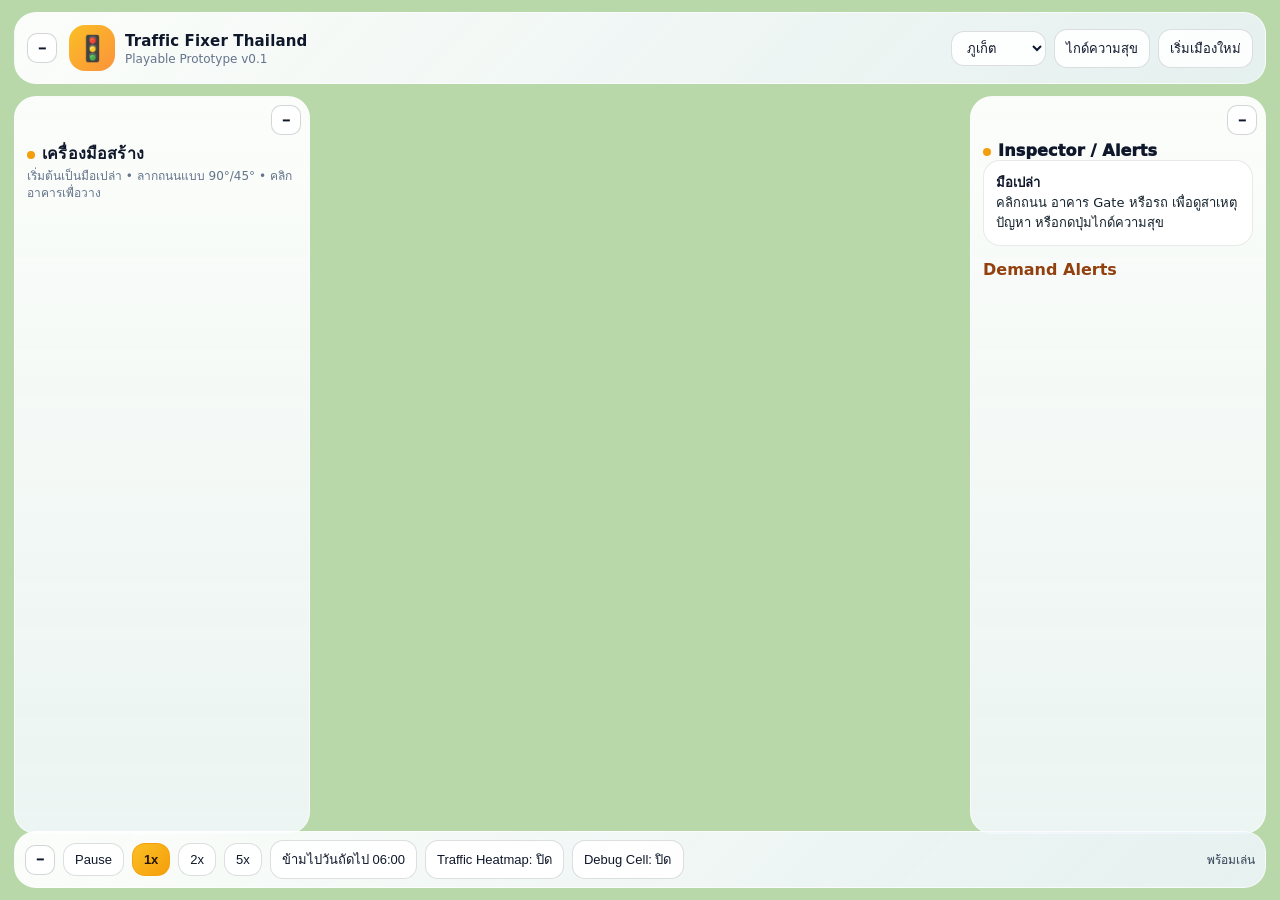
==== ipad_singlefile.html @ f65565e5 "Update sumogame" ====
<!doctype html>
<html lang="th">
<head>
  <meta charset="utf-8" />
  <meta name="viewport" content="width=device-width, initial-scale=1" />
  <title>Traffic Fixer Thailand - Prototype</title>
  <style>
:root {
  --bg: #0b1820;
  --panel: rgba(248, 250, 252, 0.92);
  --panel-strong: rgba(255, 255, 255, 0.96);
  --line: rgba(15, 23, 42, 0.12);
  --text: #14212b;
  --muted: #64748b;
  --accent: #f59e0b;
  --accent2: #0284c7;
  --good: #16a34a;
  --bad: #dc2626;
  --warn: #ea580c;
  --dark-panel: rgba(10, 19, 26, 0.76);
}
* { box-sizing: border-box; text-shadow: none !important; }
.brand .logo, .tool .tool-icon, .panel-title:before, .dot { box-shadow: none !important; filter: none !important; }
html, body, #app { width: 100%; height: 100%; margin: 0; overflow: hidden; }
body {
  font-family: ui-sans-serif, system-ui, -apple-system, BlinkMacSystemFont, "Segoe UI", Tahoma, sans-serif;
  background: radial-gradient(circle at 45% 10%, rgba(125, 211, 252, .20), transparent 28%), var(--bg);
  color: var(--text);
}
canvas {
  position: absolute;
  inset: 0;
  width: 100%;
  height: 100%;
  cursor: default;
  background: #b9d8aa;
}
canvas.dragging { cursor: grabbing; }
#topbar, #bottombar, .panel, .map-legend {
  position: absolute;
  z-index: 5;
  backdrop-filter: blur(18px) saturate(1.08);
}
#topbar {
  left: 14px;
  right: 14px;
  top: 12px;
  min-height: 72px;
  display: flex;
  align-items: center;
  gap: 12px;
  padding: 10px 12px;
  border: 1px solid rgba(255,255,255,.62);
  border-radius: 22px;
  background: linear-gradient(135deg, rgba(255,255,255,.94), rgba(236,244,250,.86));
  box-shadow: 0 16px 48px rgba(15, 23, 42, .20), inset 0 1px 0 rgba(255,255,255,.88);
}
.brand { display: flex; align-items: center; gap: 10px; min-width: 245px; }
.brand .logo {
  width: 46px;
  height: 46px;
  display: grid;
  place-items: center;
  font-size: 25px;
  border-radius: 16px;
  background: linear-gradient(135deg, #fbbf24, #fb923c);
}
.brand strong { font-size: 15px; letter-spacing: .15px; color: #0f172a; }
.brand small { display: block; margin-top: 2px; color: var(--muted); font-size: 12px; }
.stats {
  flex: 1;
  display: grid;
  grid-template-columns: repeat(6, minmax(96px, 1fr));
  gap: 7px;
  font-size: 12px;
}
.stat {
  position: relative;
  overflow: hidden;
  min-height: 49px;
  padding: 7px 9px;
  border-radius: 15px;
  background: rgba(255,255,255,.74);
  border: 1px solid rgba(15, 23, 42, .08);
  box-shadow: inset 0 1px 0 rgba(255,255,255,.90);
}
.stat .label { display: flex; align-items: center; gap: 5px; color: var(--muted); white-space: nowrap; }
.stat b { display: block; color: #0f172a; font-size: 15px; line-height: 1.1; margin-top: 4px; letter-spacing: .1px; }
.stat.good b { color: var(--good); }
.stat.warn b { color: var(--warn); }
.stat.bad b { color: var(--bad); }
.stat.clock { background: linear-gradient(135deg, #0f172a, #1e293b); }
.stat.clock .label, .stat.clock b { color: #fff; }
.stat.clickable { cursor: pointer; }
.stat.clickable:hover { border-color: rgba(2,132,199,.40); background: #ffffff; }
.stat.clickable:after { content: "ดูรายละเอียด"; position: absolute; right: 8px; bottom: 5px; font-size: 9px; color: #64748b; opacity: .75; }
.breakdown-list { display: grid; gap: 7px; margin-top: 9px; }
.breakdown-row { padding: 8px; border-radius: 12px; background: rgba(241,245,249,.86); border: 1px solid rgba(15,23,42,.06); }
.breakdown-row b { display:flex; justify-content:space-between; gap:8px; margin-bottom:4px; }
.bar-track { height: 8px; border-radius: 99px; overflow: hidden; background: rgba(15,23,42,.10); }
.bar-fill { height: 100%; border-radius: 99px; background: linear-gradient(90deg, #38bdf8, #22c55e); }
.vacancy-list { margin-top: 8px; display:grid; gap:6px; }
.vacancy-item { padding: 7px 8px; border-radius: 11px; background: rgba(255,255,255,.72); border:1px solid rgba(15,23,42,.07); }

.top-actions { display: flex; align-items: center; gap: 8px; }
.city-picker {
  display: grid;
  gap: 3px;
  color: var(--muted);
  font-size: 11px;
  font-weight: 800;
}
button, select {
  color: #0f172a;
  background: rgba(255,255,255,.88);
  border: 1px solid rgba(15,23,42,.14);
  border-radius: 13px;
  padding: 8px 11px;
  font-size: 13px;
  outline: none;
  box-shadow: 0 1px 0 rgba(255,255,255,.76), 0 8px 18px rgba(15,23,42,.06);
}
button { cursor: pointer; transition: transform .12s ease, background .12s ease, border-color .12s ease, box-shadow .12s ease; }
button:hover, select:hover { border-color: rgba(2,132,199,.38); background: #fff; box-shadow: 0 10px 24px rgba(2,132,199,.12); }
button:active { transform: translateY(1px); }
button.active {
  background: linear-gradient(135deg, #fbbf24, #f59e0b);
  color: #221407;
  border-color: rgba(245,158,11,.74);
  font-weight: 900;
}
.danger-lite { color: #991b1b; }
.panel {
  top: 96px;
  bottom: 66px;
  width: 318px;
  border: 1px solid rgba(255,255,255,.64);
  border-radius: 22px;
  background: linear-gradient(180deg, rgba(255,255,255,.94), rgba(242,248,252,.88));
  padding: 12px;
  overflow: auto;
  box-shadow: 0 18px 56px rgba(15,23,42,.22), inset 0 1px 0 rgba(255,255,255,.9);
  scrollbar-color: rgba(15,23,42,.22) transparent;
}
.panel.left { left: 14px; }
.panel.right { right: 14px; }
.panel-head { display: flex; align-items: flex-start; justify-content: space-between; gap: 8px; margin-bottom: 8px; }
.panel-title { font-weight: 950; letter-spacing: .18px; color: #0f172a; font-size: 16px; }
.panel-title:before {
  content: "";
  display: inline-block;
  width: 8px;
  height: 8px;
  margin-right: 7px;
  border-radius: 99px;
  background: var(--accent);
}
.panel-subtitle { color: #92400e; font-weight: 900; margin: 14px 0 8px; }
.hint { color: var(--muted); font-size: 12px; line-height: 1.42; margin-top: 2px; }
.tool-tabs {
  position: sticky;
  top: -12px;
  z-index: 3;
  display: flex;
  gap: 6px;
  overflow-x: auto;
  padding: 9px 0 9px;
  margin-bottom: 4px;
  background: linear-gradient(180deg, rgba(248,250,252,.97), rgba(248,250,252,.82));
}
.tool-tab {
  flex: 0 0 auto;
  padding: 7px 10px;
  border-radius: 999px;
  font-size: 12px;
  font-weight: 800;
  color: #475569;
  background: rgba(255,255,255,.76);
}
.tool-tab.active { background: #0f172a; color: #fff; border-color: #0f172a; }
.tool-group { margin: 9px 0 14px; }
.tool-group.is-hidden { display: none; }
.tool-group h3 { margin: 0 0 7px; font-size: 13px; color: #334155; display: flex; align-items: center; gap: 6px; }
.tool-grid { display: grid; grid-template-columns: 1fr; gap: 7px; }
.tool {
  text-align: left;
  min-height: 64px;
  padding: 9px 10px;
  border-radius: 16px;
  background: rgba(255,255,255,.76);
  border: 1px solid rgba(15,23,42,.09);
  box-shadow: inset 0 1px 0 rgba(255,255,255,.9), 0 8px 18px rgba(15,23,42,.045);
}
.tool strong { display: flex; align-items: center; gap: 8px; font-size: 13px; color: #0f172a; }
.tool .tool-icon { width: 24px; height: 24px; display: inline-grid; place-items: center; border-radius: 9px; background: #e0f2fe; font-size: 14px; }
.tool small { color: var(--muted); display: block; margin-top: 5px; padding-left: 32px; font-size: 11px; line-height: 1.32; }
.tool.active {
  background: linear-gradient(135deg, rgba(255,237,184,.94), rgba(255,247,237,.96));
  border-color: rgba(245,158,11,.72);
  box-shadow: 0 0 0 2px rgba(245,158,11,.13), 0 12px 26px rgba(245,158,11,.14);
}
.tool.disabled { opacity: .48; filter: grayscale(.18); }
.card {
  background: rgba(255,255,255,.78);
  border: 1px solid rgba(15,23,42,.09);
  border-radius: 17px;
  padding: 12px;
  font-size: 13px;
  line-height: 1.55;
  margin-bottom: 10px;
  box-shadow: inset 0 1px 0 rgba(255,255,255,.9), 0 8px 18px rgba(15,23,42,.045);
}
.card b, .inspector-title { color: #0f172a; font-weight: 950; }
.card .muted, .muted { color: var(--muted); }
.inspector-card .metric-grid { display: grid; grid-template-columns: 1fr 1fr; gap: 7px; margin-top: 8px; }
.metric {
  padding: 8px;
  border-radius: 12px;
  background: rgba(241,245,249,.86);
  border: 1px solid rgba(15,23,42,.06);
}
.metric span { display: block; color: var(--muted); font-size: 11px; }
.metric b { display: block; margin-top: 2px; font-size: 13px; }
.alert {
  background: linear-gradient(180deg, rgba(254,226,226,.92), rgba(255,247,237,.78));
  border: 1px solid rgba(220,38,38,.22);
  border-radius: 16px;
  padding: 10px;
  margin-bottom: 8px;
  font-size: 12px;
  line-height: 1.45;
  box-shadow: inset 0 1px 0 rgba(255,255,255,.8);
}
.alert.good { background: linear-gradient(180deg, rgba(220,252,231,.92), rgba(240,253,244,.78)); border-color: rgba(22,163,74,.25); }
.alert b { display: block; margin-bottom: 3px; color: #0f172a; }
.map-legend {
  left: 50%;
  bottom: 74px;
  transform: translateX(-50%);
  display: flex;
  align-items: center;
  gap: 10px;
  padding: 8px 11px;
  border-radius: 999px;
  background: rgba(15,23,42,.64);
  border: 1px solid rgba(255,255,255,.18);
  color: rgba(255,255,255,.82);
  font-size: 12px;
  box-shadow: 0 12px 32px rgba(15,23,42,.22);
}
.dot { width: 10px; height: 10px; display: inline-block; border-radius: 99px; margin-right: 5px; vertical-align: -1px; }
.dot.road { background: #5b6670; }
.dot.gate { background: #fbbf24; }
.dot.vehicle { background: #38bdf8; }
.dot.heat { background: linear-gradient(90deg, #22c55e, #f59e0b, #ef4444); width: 26px; border-radius: 999px; }
#bottombar {
  left: 14px;
  right: 14px;
  bottom: 12px;
  min-height: 48px;
  display: flex;
  align-items: center;
  gap: 8px;
  padding: 8px 10px;
  border: 1px solid rgba(255,255,255,.64);
  border-radius: 22px;
  background: linear-gradient(135deg, rgba(255,255,255,.94), rgba(236,244,250,.88));
  box-shadow: 0 16px 48px rgba(15,23,42,.18), inset 0 1px 0 rgba(255,255,255,.88);
}
.speed-group { display: flex; gap: 6px; padding: 4px; border-radius: 16px; background: rgba(15,23,42,.05); }
.wide-btn { min-width: 142px; }
#statusText {
  margin-left: auto;
  color: #334155;
  font-size: 12px;
  white-space: nowrap;
  max-width: 33vw;
  overflow: hidden;
  text-overflow: ellipsis;
}
@media (max-width: 1320px) {
  .stats { grid-template-columns: repeat(4, minmax(90px, 1fr)); }
  .panel { width: 296px; }
  .brand { min-width: 205px; }
}
@media (max-width: 1000px) {
  .panel.right { display: none; }
  .stats { grid-template-columns: repeat(3, minmax(80px, 1fr)); }
  .map-legend { display: none; }
}
@media (max-width: 820px) {
  .panel.left { display: none; }
  .brand { min-width: 155px; }
  .brand small { display: none; }
  .stats { grid-template-columns: repeat(2, minmax(80px, 1fr)); }
  #statusText { display: none; }
}

/* User readability pass: flat text/icons, no visual shadows. */
* { text-shadow: none !important; }
#topbar, #bottombar, .panel, .map-legend, .stat, .tool, .card, .metric, .alert,
button, select, .breakdown-row, .vacancy-item, .brand .logo, .tool .tool-icon, .dot {
  box-shadow: none !important;
  filter: none !important;
}
#topbar, #bottombar, .panel {
  backdrop-filter: none !important;
}
.stat .label, .tool strong, .tool small, .metric span, .metric b, .inspector-title, .muted,
.panel-title, .panel-subtitle, button, select {
  text-shadow: none !important;
}
/* iPad compact HUD pass: keep the top bar small on touch/tablet screens. */
@media (pointer: coarse), (max-width: 1180px) {
  #topbar {
    left: 8px;
    right: 8px;
    top: max(6px, env(safe-area-inset-top));
    min-height: 50px;
    gap: 6px;
    padding: 6px 8px;
    border-radius: 14px;
    align-items: center;
  }
  .brand {
    min-width: 122px;
    gap: 6px;
  }
  .brand .logo {
    width: 30px;
    height: 30px;
    min-width: 30px;
    font-size: 17px;
    border-radius: 9px;
  }
  .brand strong {
    font-size: 11px;
    line-height: 1.05;
  }
  .brand small {
    display: none !important;
  }
  .stats {
    grid-template-columns: repeat(6, minmax(54px, 1fr)) !important;
    gap: 4px;
    font-size: 9px;
    min-width: 0;
  }
  .stat {
    min-height: 34px;
    padding: 4px 5px;
    border-radius: 10px;
  }
  .stat .label {
    font-size: 8.5px;
    gap: 2px;
    overflow: hidden;
    text-overflow: ellipsis;
  }
  .stat b {
    font-size: 11px;
    line-height: 1.05;
    margin-top: 2px;
    white-space: nowrap;
  }
  .stat.clickable:after {
    display: none;
  }
  .top-actions {
    gap: 4px;
    flex: 0 0 auto;
  }
  button, select {
    padding: 5px 7px;
    border-radius: 10px;
    font-size: 11px;
  }
  .panel {
    top: calc(max(6px, env(safe-area-inset-top)) + 58px);
    bottom: 54px;
  }
  #bottombar {
    left: 8px;
    right: 8px;
    bottom: max(6px, env(safe-area-inset-bottom));
    min-height: 40px;
    gap: 5px;
    padding: 5px 7px;
    border-radius: 14px;
    overflow-x: auto;
  }
  #bottombar button {
    white-space: nowrap;
    flex: 0 0 auto;
  }
  .map-legend {
    bottom: calc(max(6px, env(safe-area-inset-bottom)) + 48px);
  }
}

@media (pointer: coarse) and (max-width: 820px) {
  .brand {
    display: none;
  }
  .stats {
    grid-template-columns: repeat(6, minmax(46px, 1fr)) !important;
  }
  .top-actions select {
    max-width: 78px;
  }
  #resetBtn {
    max-width: 76px;
    overflow: hidden;
    text-overflow: ellipsis;
  }
}

@media (pointer: coarse) and (max-width: 680px) {
  .stats {
    grid-template-columns: repeat(3, minmax(58px, 1fr)) !important;
  }
  #topbar {
    align-items: flex-start;
  }
}

/* iPad navigation + collapsible HUD pass */
canvas { touch-action: none; }
.collapse-btn {
  flex: 0 0 auto;
  width: 30px;
  height: 30px;
  min-width: 30px;
  padding: 0 !important;
  display: grid;
  place-items: center;
  border-radius: 10px;
  font-weight: 950;
  line-height: 1;
  background: #ffffff !important;
  color: #0f172a !important;
  border: 1px solid rgba(15,23,42,.18) !important;
  box-shadow: none !important;
}
.panel { padding-top: 44px; }
.panel > .collapse-btn {
  position: absolute;
  top: 8px;
  right: 8px;
  z-index: 30;
}
#topbar.collapsed, #bottombar.collapsed, .panel.collapsed {
  width: 42px !important;
  height: 42px !important;
  min-width: 42px !important;
  min-height: 42px !important;
  max-width: 42px !important;
  max-height: 42px !important;
  right: auto !important;
  bottom: auto !important;
  padding: 6px !important;
  overflow: visible !important;
  border-radius: 14px !important;
  display: block !important;
  background: rgba(255,255,255,.96) !important;
}
#topbar.collapsed { left: 8px !important; top: max(6px, env(safe-area-inset-top)) !important; }
#bottombar.collapsed { left: 8px !important; bottom: max(6px, env(safe-area-inset-bottom)) !important; top: auto !important; }
.panel.left.collapsed { left: 8px !important; top: calc(max(6px, env(safe-area-inset-top)) + 52px) !important; }
.panel.right.collapsed { right: 8px !important; left: auto !important; top: calc(max(6px, env(safe-area-inset-top)) + 102px) !important; }
#topbar.collapsed > :not(.collapse-btn),
#bottombar.collapsed > :not(.collapse-btn),
.panel.collapsed > :not(.collapse-btn) {
  display: none !important;
}
#topbar.collapsed > .collapse-btn,
#bottombar.collapsed > .collapse-btn,
.panel.collapsed > .collapse-btn {
  position: static !important;
  width: 30px !important;
  height: 30px !important;
  min-width: 30px !important;
}
.demand-row.bad-demand { background: rgba(255,247,237,.92); border-color: rgba(234,88,12,.22); }
.demand-row.good-demand { background: rgba(240,253,244,.88); border-color: rgba(22,163,74,.18); }

@media (max-width: 1000px) {
  .panel.right { display: block; }
}
@media (pointer: coarse), (max-width: 1180px) {
  .stats { grid-template-columns: repeat(7, minmax(48px, 1fr)) !important; }
  .panel { width: min(300px, calc(100vw - 18px)); }
  .panel.right { right: 8px; }
  .panel.left { left: 8px; }
  #topbar:not(.collapsed) { padding-left: 7px; }
  #bottombar:not(.collapsed) { padding-left: 7px; }
}
@media (pointer: coarse) and (max-width: 680px) {
  .stats { grid-template-columns: repeat(4, minmax(54px, 1fr)) !important; }
}

/* Final flat readability: remove every UI shadow/filter/text shadow. */
* {
  text-shadow: none !important;
  box-shadow: none !important;
  filter: none !important;
}
#topbar, #bottombar, .panel, .stat, .tool, .card, .metric, .alert, .map-legend, .collapse-btn, button, select {
  box-shadow: none !important;
  text-shadow: none !important;
  filter: none !important;
}
.tool-icon, .logo, .dot, .brand, .panel-title, .panel-subtitle, .inspector-title {
  box-shadow: none !important;
  text-shadow: none !important;
  filter: none !important;
}

</style>
</head>
<body>
  <div id="app">
    <canvas id="game"></canvas>

    <header id="topbar">
      <button class="collapse-btn" data-collapse-target="topbar" aria-label="ย่อ/ขยายแถบบน">−</button>
      <div class="brand">
        <span class="logo">🚦</span>
        <div>
          <strong>Traffic Fixer Thailand</strong>
          <small>Playable Prototype v0.1</small>
        </div>
      </div>
      <div id="stats" class="stats"></div>
      <div class="top-actions">
        <select id="citySelect" title="เลือกเมือง">
          <option value="phuket">ภูเก็ต</option>
          <option value="bangkok">กรุงเทพฯ</option>
          <option value="chiangmai">เชียงใหม่</option>
          <option value="korat">โคราช</option>
        </select>
        <button id="happinessGuideBtn">ไกด์ความสุข</button>
        <button id="resetBtn">เริ่มเมืองใหม่</button>
      </div>
    </header>

    <aside id="leftPanel" class="panel left">
      <button class="collapse-btn" data-collapse-target="leftPanel" aria-label="ย่อ/ขยายเครื่องมือ">−</button>
      <div class="panel-title">เครื่องมือสร้าง</div>
      <div class="hint">เริ่มต้นเป็นมือเปล่า • ลากถนนแบบ 90°/45° • คลิกอาคารเพื่อวาง</div>
      <div id="toolList"></div>
    </aside>

    <aside id="rightPanel" class="panel right">
      <button class="collapse-btn" data-collapse-target="rightPanel" aria-label="ย่อ/ขยาย Inspector">−</button>
      <div class="panel-title">Inspector / Alerts</div>
      <div id="selectionInfo" class="card">
        <b>มือเปล่า</b><br>
        คลิกถนน อาคาร Gate หรือรถ เพื่อดูสาเหตุปัญหา หรือกดปุ่มไกด์ความสุข
      </div>
      <div class="panel-subtitle">Demand Alerts</div>
      <div id="alerts"></div>
    </aside>

    <footer id="bottombar">
      <button class="collapse-btn" data-collapse-target="bottombar" aria-label="ย่อ/ขยายแถบควบคุม">−</button>
      <button data-speed="0" class="speedBtn">Pause</button>
      <button data-speed="1" class="speedBtn active">1x</button>
      <button data-speed="2" class="speedBtn">2x</button>
      <button data-speed="5" class="speedBtn">5x</button>
      <button id="skipBtn">ข้ามไปวันถัดไป 06:00</button>
      <button id="heatBtn">Traffic Heatmap: ปิด</button>
      <button id="debugBtn">Debug Cell: ปิด</button>
      <span id="statusText">พร้อมเล่น</span>
    </footer>
  </div>

  <script>
(() => {
  'use strict';

  // ================================================================
  // Traffic Fixer Thailand - Playable Prototype
  // ทุกเมนูสร้างและระบบหลักอ่านจาก DATA กลางนี้ ไม่ hardcode รายการ UI แยก
  // ================================================================

  const MAP_W = 300;
  const MAP_H = 300;
  const MAP_SIZE = MAP_W * MAP_H;
  const TILE = 18;
  const MAX_ACTIVE_VEHICLES = 1200;
  // สมดุลใหม่: 1 Grid ของถนนเล็ก 2 เลนรองรับได้ประมาณ 3 คันรวม
  // ถนน 4/8 เลนยังจุเพิ่มตามความกว้าง แต่ไม่จุเกินจริงจนรถไม่ติด
  const CARS_PER_GRID = 3;

  const DIRS = [
    [1, 0], [-1, 0], [0, 1], [0, -1],
    [1, 1], [1, -1], [-1, 1], [-1, -1]
  ];
  const CARDINALS = [[1,0],[-1,0],[0,1],[0,-1]];
  const DAY_NAMES = ['จันทร์', 'อังคาร', 'พุธ', 'พฤหัส', 'ศุกร์', 'เสาร์', 'อาทิตย์'];

  const DATA = {
    roads: {
      small:  { id: 1, key: 'small',  name: 'ถนนเล็ก', lanes: 2, cost: 50,  maintenance: 0.5, capacity: 8,  speed: 3.0, desc: '2 เลน เหมาะกับซอย บ้าน และชุมชน' },
      medium: { id: 2, key: 'medium', name: 'ถนนกลาง', lanes: 4, cost: 150, maintenance: 1.0, capacity: 20, speed: 4.5, desc: '4 เลน เหมาะกับถนนหลักในเมือง' },
      large:  { id: 3, key: 'large',  name: 'ถนนใหญ่', lanes: 8, cost: 600, maintenance: 5.0, capacity: 50, speed: 6.0, desc: '8 เลน เหมาะกับเข้าเมือง/เลี่ยงเมือง' }
    },
    buildings: {
      home_small: { key:'home_small', name:'บ้านเล็ก', category:'บ้าน', kind:'home', w:2, h:2, cost:1000, maintenance:0, residents:2, jobs:0, service:0, color:'#f8d28b', desc:'บ้าน 2 คน สร้างประชากรและภาษี' },
      home_medium:{ key:'home_medium',name:'บ้านกลาง',category:'บ้าน', kind:'home', w:3, h:3, cost:8000, maintenance:0, residents:10, jobs:0, service:0, color:'#e5b46d', desc:'บ้าน 10 คน ปล่อยรถมากขึ้นแต่เก็บภาษีดี' },
      home_large: { key:'home_large', name:'บ้านใหญ่', category:'บ้าน', kind:'home', w:5, h:5, cost:60000, maintenance:0, residents:50, jobs:0, service:0, color:'#c88a44', desc:'บ้าน 50 คน รายได้สูงแต่สร้าง Traffic หนัก' },

      shop_small:{ key:'shop_small', name:'ร้านค้าเล็ก', category:'อาคาร', kind:'shop', w:2, h:2, cost:5000, maintenance:50, jobs:2, service:10, color:'#77d7c6', desc:'ร้านค้าเล็ก รองรับคนใช้บริการ 10 คน' },
      shop_large:{ key:'shop_large', name:'ร้านค้าใหญ่', category:'อาคาร', kind:'shop', w:4, h:4, cost:30000, maintenance:300, jobs:10, service:50, color:'#50b8a8', desc:'ร้านค้าใหญ่ รองรับคนใช้บริการ 50 คน' },
      restaurant_small:{ key:'restaurant_small', name:'ร้านอาหารเล็ก', category:'อาคาร', kind:'restaurant', w:3, h:3, cost:10000, maintenance:100, jobs:5, service:15, color:'#ff9f6e', desc:'จุด Traffic หลังเลิกงาน รองรับ 15 คน' },
      restaurant_large:{ key:'restaurant_large', name:'ร้านอาหารใหญ่', category:'อาคาร', kind:'restaurant', w:4, h:4, cost:40000, maintenance:400, jobs:20, service:80, color:'#ff7a59', desc:'ร้านอาหารใหญ่ รองรับ 80 คน' },
      mall_small:{ key:'mall_small', name:'ห้างเล็ก', category:'อาคาร', kind:'mall', w:4, h:4, cost:50000, maintenance:500, jobs:10, service:50, color:'#b993ff', desc:'ดึงรถวันหยุดและหลังเลิกงาน' },
      mall_large:{ key:'mall_large', name:'ห้างใหญ่', category:'อาคาร', kind:'mall', w:6, h:6, cost:150000, maintenance:1500, jobs:50, service:250, color:'#9a72ff', desc:'จุดศูนย์รวมใหญ่ สร้างรถจำนวนมาก' },
      office_small:{ key:'office_small', name:'ออฟฟิศเล็ก', category:'งาน', kind:'office', w:3, h:3, cost:15000, maintenance:150, jobs:20, service:0, color:'#85b7ff', desc:'งาน 20 ตำแหน่ง สร้าง Rush Hour' },
      office_large:{ key:'office_large', name:'ออฟฟิศใหญ่', category:'งาน', kind:'office', w:5, h:5, cost:80000, maintenance:800, jobs:100, service:0, color:'#5d92e8', desc:'งาน 100 ตำแหน่ง Traffic หนักช่วงเช้า' },
      factory_small:{ key:'factory_small', name:'โรงงานเล็ก', category:'งาน', kind:'factory', w:4, h:4, cost:20000, maintenance:200, jobs:30, service:0, color:'#a7b0b7', desc:'งาน 30 ตำแหน่ง เพิ่มรถบรรทุก/แรงงาน' },
      factory_large:{ key:'factory_large', name:'โรงงานใหญ่', category:'งาน', kind:'factory', w:6, h:6, cost:100000, maintenance:1000, jobs:150, service:0, color:'#818991', desc:'งาน 150 ตำแหน่ง เหมาะวางใกล้ Gate/Bypass' },
      park_small:{ key:'park_small', name:'สวนเล็ก', category:'พักผ่อน', kind:'park', w:3, h:3, cost:5000, maintenance:50, jobs:2, service:20, color:'#62d66f', desc:'พักผ่อน 20 คน Traffic วันหยุด' },
      park_large:{ key:'park_large', name:'สวนใหญ่', category:'พักผ่อน', kind:'park', w:5, h:5, cost:25000, maintenance:250, jobs:10, service:100, color:'#46b958', desc:'สวนใหญ่ รองรับ 100 คน' },
      pub_small:{ key:'pub_small', name:'ผับเล็ก', category:'กลางคืน', kind:'pub', w:3, h:3, cost:12000, maintenance:120, jobs:5, service:20, color:'#ff67d8', desc:'สร้าง Night Traffic และรถดึก' },
      pub_large:{ key:'pub_large', name:'ผับใหญ่', category:'กลางคืน', kind:'pub', w:5, h:5, cost:60000, maintenance:600, jobs:20, service:100, color:'#df49c2', desc:'ผับใหญ่ รองรับ 100 คน' }
    },
    cities: {
      phuket: {
        name: 'ภูเก็ต', camera: { x: 145, y: 54, zoom: 1.08 },
        terrain: 'island',
        gates: [
          { key:'north', name:'Gate เหนือ / สะพานเข้าเกาะ', x:150, y:0, role:'รถย้ายเข้า รถขนส่ง รถจากพังงา' },
          { key:'west', name:'โซนหาดตะวันตก', x:0, y:86, role:'รถท่องเที่ยว' },
          { key:'east', name:'เมืองเก่า / ท่าเรือ', x:299, y:96, role:'บริการ ท่าเรือ' },
          { key:'south', name:'โซนใต้ / ผับ หาด', x:158, y:299, role:'ท่องเที่ยวกลางคืน' }
        ],
        starter: 'phuket'
      },
      bangkok: {
        name: 'กรุงเทพฯ', camera: { x: 142, y: 112, zoom: 0.86 },
        terrain: 'river',
        gates: [
          { key:'north', name:'Gate เหนือ / ปทุมธานี อยุธยา', x:146, y:0, role:'คนเข้าเมืองทำงาน' },
          { key:'east', name:'Gate ตะวันออก / อุตสาหกรรม', x:299, y:125, role:'รถโรงงาน/สมุทรปราการ' },
          { key:'west', name:'Gate ตะวันตก / ฝั่งธน', x:0, y:138, role:'เมืองรอบนอก' },
          { key:'south', name:'Gate ใต้ / ท่าเรือ', x:166, y:299, role:'ขนส่งบางส่วน' }
        ],
        starter: 'bangkok'
      },
      chiangmai: {
        name: 'เชียงใหม่', camera: { x: 132, y: 98, zoom: 0.95 },
        terrain: 'mountain',
        gates: [
          { key:'north', name:'Gate เหนือ / แม่ริม', x:145, y:0, role:'นักท่องเที่ยว ชานเมือง' },
          { key:'east', name:'Gate ตะวันออก / สันกำแพง', x:299, y:94, role:'เขตขยายเมือง' },
          { key:'south', name:'Gate ใต้ / ลำพูน', x:143, y:299, role:'คนทำงานเข้าเมือง' },
          { key:'west', name:'Gate ตะวันตก / ดอย', x:0, y:98, role:'รถท่องเที่ยวจำกัด' }
        ],
        starter: 'chiangmai'
      },
      korat: {
        name: 'โคราช', camera: { x: 145, y: 100, zoom: 0.9 },
        terrain: 'through',
        gates: [
          { key:'west', name:'Gate ตะวันตก / กรุงเทพฯ', x:0, y:126, role:'รถผ่านเมืองจากกรุงเทพฯ' },
          { key:'north', name:'Gate เหนือ / อีสานตอนบน', x:155, y:0, role:'รถผ่านเมือง' },
          { key:'east', name:'Gate ตะวันออก / บุรีรัมย์', x:299, y:124, role:'รถผ่านเมือง รถบรรทุก' },
          { key:'south', name:'Gate ใต้ / ปากช่อง', x:145, y:299, role:'อุตสาหกรรม เขาใหญ่' }
        ],
        starter: 'korat'
      }
    }
  };
  const ROAD_BY_ID = Object.fromEntries(Object.values(DATA.roads).map(r => [r.id, r]));

  function makeProfiles() {
    const profiles = [];
    // ปรับใหม่ตามฟีดแบ็ก: ใช้ 4 กลุ่มหลักเท่ากัน 25% และสุ่มแจกตอน Citizen เกิด
    // เพื่อให้เมืองมีรถหลายช่วงเวลา ไม่เงียบจนรอแค่เข้างาน/ออกงาน
    const traitPool = [
      ...Array(25).fill('ขยัน'),
      ...Array(25).fill('ชิล ๆ'),
      ...Array(25).fill('สายชิล'),
      ...Array(25).fill('บ้านรวย')
    ];
    for (let i = 0; i < 100; i++) {
      const trait = traitPool[i];
      const baseLeave = 6 * 60 + 10 + (i * 13) % 220;
      const workEnd = 17 * 60 + 10 + (i * 19) % 120;
      const leisureKind = trait === 'ขยัน'
        ? ['restaurant', null, 'park', null][i % 4]
        : trait === 'ชิล ๆ'
          ? ['restaurant', 'mall', 'shop', 'park'][i % 4]
          : trait === 'สายชิล'
            ? ['restaurant', 'mall', 'pub', 'park'][i % 4]
            : ['mall', 'restaurant', 'pub', 'shop'][i % 4];
      profiles.push({
        id: i + 1,
        trait,
        tax: 1000,
        workDays: trait === 'บ้านรวย' ? [] : trait === 'สายชิล' ? [0,1,2,3] : [0,1,2,3,4],
        leaveWorkAt: baseLeave,
        workStartDeadline: 10 * 60 + 30,
        workEndAt: workEnd,
        afterWork: leisureKind,
        afterWorkStart: workEnd + 10 + (i * 11) % 55,
        afterWorkEnd: leisureKind === 'pub' ? 23 * 60 + 30 : 21 * 60 + (i % 4) * 20,
        weekendKind: trait === 'ขยัน' ? ['park', null, 'restaurant', null][i % 4] : ['mall','park','restaurant','pub'][i % 4],
        weekendStart: 9 * 60 + (i * 9) % 180,
        weekendEnd: 16 * 60 + (i * 5) % 210,
        richStart: 14 * 60 + (i % 6) * 25,
        richEnd: 27 * 60
      });
    }
    return profiles;
  }
  DATA.profiles = makeProfiles();

  const canvas = document.getElementById('game');
  const ctx = canvas.getContext('2d', { alpha: false });
  const statsEl = document.getElementById('stats');
  const toolListEl = document.getElementById('toolList');
  const selectionEl = document.getElementById('selectionInfo');
  const alertsEl = document.getElementById('alerts');
  const statusText = document.getElementById('statusText');
  const citySelect = document.getElementById('citySelect');
  const heatBtn = document.getElementById('heatBtn');
  const debugBtn = document.getElementById('debugBtn');
  const happinessGuideBtn = document.getElementById('happinessGuideBtn');

  const road = new Uint8Array(MAP_SIZE);
  const buildGrid = new Int32Array(MAP_SIZE);
  const occ = new Int32Array(MAP_SIZE); // first vehicle id per tile for debug/backward UI
  let laneMap = new Map(); // tile index -> Set(vehicleId), supports 2/4/8 lane occupancy
  let roadLinks = new Map(); // tile index -> Set(neighbor index), prevents phantom diagonal connectors
  const flowLoad = new Float32Array(MAP_SIZE);
  const waitLoad = new Float32Array(MAP_SIZE);
  const connCache = new Uint8Array(MAP_SIZE);

  let buildings = [];
  let gates = [];
  let vehicles = [];
  let citizens = [];
  let events = [];
  let alerts = [];
  let pathCache = new Map();
  let roadVersion = 1;
  let nextVehicleId = 1;
  let nextCitizenId = 1;
  let nextBuildingId = 1;
  let profileCursor = 0;
  let activeToolFilter = 'all';

  const game = {
    cityKey: 'phuket',
    money: 500000,
    worldMin: 6 * 60,
    speed: 1,
    heatmap: false,
    debug: false,
    selectedTool: null,
    roadStart: null,
    hover: null,
    pan: { x: 0, y: 0 },
    zoom: 1,
    draggingPan: false,
    lastMouse: { x: 0, y: 0 },
    mouseWorld: { x: 0, y: 0 },
    panMoved: false,
    suppressClickUntil: 0,
    touchMode: null,
    touchLast: null,
    lastDailyAbsDay: -1,
    immigrationTick: 0,
    passTick: 0,
    lowSatImmigrationAlertDay: -1,
    roadCount: 0,
    lastStats: null,
    skipMode: false
  };

  function idx(x, y) { return y * MAP_W + x; }
  function xy(i) { return { x: i % MAP_W, y: Math.floor(i / MAP_W) }; }
  function inBounds(x, y) { return x >= 0 && y >= 0 && x < MAP_W && y < MAP_H; }
  function clamp(v, a, b) { return Math.max(a, Math.min(b, v)); }
  function sign(n) { return n < 0 ? -1 : n > 0 ? 1 : 0; }
  function formatMoney(v) { return Math.round(v).toLocaleString('th-TH'); }
  function formatCompact(v) {
    const n = Math.round(v);
    if (Math.abs(n) >= 1000000) return (n/1000000).toFixed(n%1000000 ? 1 : 0) + 'M';
    if (Math.abs(n) >= 1000) return (n/1000).toFixed(n%1000 ? 1 : 0) + 'K';
    return n.toLocaleString('th-TH');
  }
  function kpiState(value, goodAt, badAt, inverse = false) {
    if (!inverse) return value >= goodAt ? 'good' : value <= badAt ? 'bad' : 'warn';
    return value <= goodAt ? 'good' : value >= badAt ? 'bad' : 'warn';
  }
  function absDay() { return Math.floor(game.worldMin / 1440); }
  function minuteOfDay() { return ((Math.floor(game.worldMin) % 1440) + 1440) % 1440; }
  function weekday() { return absDay() % 7; }
  function timeText() {
    const m = minuteOfDay();
    const h = Math.floor(m / 60).toString().padStart(2, '0');
    const mm = (m % 60).toString().padStart(2, '0');
    return `${DAY_NAMES[weekday()]} ${h}:${mm}`;
  }
  function absAt(day, minute) { return day * 1440 + minute; }
  function minLabel(minute) {
    const m = ((Math.floor(minute) % 1440) + 1440) % 1440;
    return `${Math.floor(m / 60).toString().padStart(2,'0')}:${(m % 60).toString().padStart(2,'0')}`;
  }
  function nextAbsMinute(minute) {
    const d = absDay();
    const nowM = minuteOfDay();
    return absAt(d + (minute <= nowM ? 1 : 0), minute);
  }

  function roadDataById(id) { return ROAD_BY_ID[id] || null; }
  function getRoadRatio(i) {
    const t = road[i];
    if (!t) return 0;
    const rd = roadDataById(t);
    const cap = Math.max(1, laneCapacityAt(i));
    const density = cellVehicleCount(i) / cap;
    // ใช้ density เป็นตัวหลัก เพื่อให้รถเต็ม Grid แล้วเกิดแดง/ดำจริง
    // flowLoad = รถผ่านเยอะ, waitLoad = รถรอไฟ/รอคิว ทำให้คอขวดติดสะสม
    const flowPressure = flowLoad[i] / Math.max(1, rd.capacity) * 0.55;
    const waitPressure = waitLoad[i] * 1.35;
    return density * 1.28 + flowPressure + waitPressure;
  }
  function trafficColor(ratio) {
    if (ratio <= 0.60) return '#34d174';
    if (ratio <= 0.90) return '#f6d45d';
    if (ratio <= 1.20) return '#ff9f3f';
    if (ratio <= 1.60) return '#ff4e4e';
    return '#111111';
  }

  function roadLaneCountAt(i) {
    const rd = roadDataById(road[i]);
    return rd ? rd.lanes : 0;
  }
  function laneCapacityAt(i) {
    const lanes = roadLaneCountAt(i);
    if (!lanes) return 0;
    // 2 เลน = 3 คัน/กริด, 4 เลน = 6 คัน/กริด, 8 เลน = 12 คัน/กริด
    // เดิมคูณต่อเลนจนถนนจุ 6/12/24 ทำให้ไม่ค่อยเกิดรถติด
    return Math.max(CARS_PER_GRID, Math.round((lanes / 2) * CARS_PER_GRID));
  }
  function laneCapacityAtPreview(lanes) {
    return Math.max(CARS_PER_GRID, Math.round((lanes / 2) * CARS_PER_GRID));
  }
  function lanesPerDirectionAt(i) {
    return Math.max(1, Math.floor(roadLaneCountAt(i) / 2));
  }
  function directionCapacityAt(i) {
    if (!road[i]) return 0;
    return Math.max(1, Math.ceil(laneCapacityAt(i) / 2));
  }
  function moveDirKey(from, to) {
    if (from == null || to == null || from === to) return 'idle';
    const a = xy(from), b = xy(to);
    return `${sign(b.x - a.x)},${sign(b.y - a.y)}`;
  }
  function parseDirKey(dirKey) {
    const parts = String(dirKey || '0,0').split(',').map(n => Number(n) || 0);
    return { dx: parts[0] || 0, dy: parts[1] || 0 };
  }
  function neighborByDir(baseIdx, dirKey) {
    const { dx, dy } = parseDirKey(dirKey);
    const p = xy(baseIdx);
    const nx = p.x + dx, ny = p.y + dy;
    return inBounds(nx, ny) ? idx(nx, ny) : null;
  }
  function hasRoadLink(a, b) {
    const set = roadLinks.get(a);
    return !!(set && set.has(b) && road[a] && road[b]);
  }
  function approachPredecessorForBuilding(b) {
    if (!b || b.entrance == null || !b.entryDirKey) return null;
    const { dx, dy } = parseDirKey(b.entryDirKey);
    const p = xy(b.entrance);
    const px = p.x - dx, py = p.y - dy;
    if (!inBounds(px, py)) return null;
    const pre = idx(px, py);
    return hasRoadLink(pre, b.entrance) ? pre : null;
  }
  function exitSuccessorForBuilding(b) {
    if (!b || b.entrance == null || !b.entryDirKey) return null;
    const post = neighborByDir(b.entrance, b.entryDirKey);
    return post != null && hasRoadLink(b.entrance, post) ? post : null;
  }
  function constrainedPathForTrip(opts) {
    if (opts.prePath) return opts.prePath;
    let start = opts.fromIdx;
    let goal = opts.toIdx;
    let prefix = [];
    let appendGoal = false;
    const fromB = opts.fromBuildingId ? buildingById(opts.fromBuildingId) : null;
    if (fromB && fromB.entrance === start && fromB.entryDirKey) {
      const post = exitSuccessorForBuilding(fromB);
      if (post != null && post !== start) { prefix = [start]; start = post; }
    }
    const destB = opts.destBuildingId ? buildingById(opts.destBuildingId) : null;
    if (destB && destB.entrance === goal && destB.entryDirKey) {
      const pre = approachPredecessorForBuilding(destB);
      if (pre == null) {
        addAlert('ทางเข้าอาคารไม่ถูกฝั่ง', `${destB.name} #${destB.id} ต้องเข้าจากเลนฝั่งอาคาร กรุณาต่อถนนให้มีทางเข้าถึงเลนนั้น`, 1, 'warn');
        return [];
      }
      goal = pre;
      appendGoal = true;
    }
    const mid = findPath(start, goal, false);
    if (!mid.length) return [];
    let path = prefix.length ? prefix.concat(mid) : mid;
    if (appendGoal && path[path.length - 1] !== opts.toIdx) path.push(opts.toIdx);
    return path;
  }
  function laneBucketMap(i, create = false) {
    let buckets = laneMap.get(i);
    if (!buckets && create) { buckets = new Map(); laneMap.set(i, buckets); }
    return buckets || null;
  }
  function vehicleExistsInCell(i, vehicleId) {
    const buckets = laneBucketMap(i, false);
    if (!buckets || vehicleId <= 0) return false;
    for (const set of buckets.values()) if (set.has(vehicleId)) return true;
    return false;
  }
  function cellVehicleCount(i) {
    const buckets = laneBucketMap(i, false);
    if (!buckets) return 0;
    let n = 0;
    for (const set of buckets.values()) n += set.size;
    return n;
  }
  function allVehicleIdsInCell(i) {
    const buckets = laneBucketMap(i, false);
    if (!buckets) return [];
    const ids = [];
    for (const set of buckets.values()) ids.push(...set);
    return ids;
  }
  function canEnterCell(i, vehicleId, dirKey = null) {
    if (!road[i]) return false;
    if (vehicleExistsInCell(i, vehicleId)) return true;
    const total = cellVehicleCount(i);
    if (total >= laneCapacityAt(i)) return false;
    if (!dirKey) return true;
    const buckets = laneBucketMap(i, false);
    const set = buckets && buckets.get(dirKey);
    return !set || set.size < directionCapacityAt(i);
  }
  function occupyCell(i, vehicleId, dirKey = 'idle') {
    if (!road[i]) return false;
    if (vehicleExistsInCell(i, vehicleId)) return true;
    if (!canEnterCell(i, vehicleId, dirKey)) return false;
    const buckets = laneBucketMap(i, true);
    let set = buckets.get(dirKey);
    if (!set) { set = new Set(); buckets.set(dirKey, set); }
    set.add(vehicleId);
    occ[i] = allVehicleIdsInCell(i)[0] || 0;
    return true;
  }
  function releaseCell(i, vehicleId) {
    const buckets = laneBucketMap(i, false);
    if (!buckets) { occ[i] = 0; return; }
    for (const [key, set] of buckets.entries()) {
      set.delete(vehicleId);
      if (!set.size) buckets.delete(key);
    }
    if (!buckets.size) { laneMap.delete(i); occ[i] = 0; }
    else occ[i] = allVehicleIdsInCell(i)[0] || 0;
  }
  function clearNextCell(v) {
    if (v.nextIdx != null) {
      releaseCell(v.nextIdx, v.id);
      v.nextIdx = null;
      v.t = 0;
    }
  }

  function ensureRoadLinkSet(i) {
    let set = roadLinks.get(i);
    if (!set) { set = new Set(); roadLinks.set(i, set); }
    return set;
  }
  function addRoadLink(a, b) {
    if (a === b || !road[a] || !road[b]) return false;
    const ax = a % MAP_W, ay = Math.floor(a / MAP_W);
    const bx = b % MAP_W, by = Math.floor(b / MAP_W);
    if (Math.max(Math.abs(ax - bx), Math.abs(ay - by)) !== 1) return false;
    ensureRoadLinkSet(a).add(b);
    ensureRoadLinkSet(b).add(a);
    connCache[a] = countConnections(ax, ay);
    connCache[b] = countConnections(bx, by);
    return true;
  }
  function removeRoadLinks(i) {
    const set = roadLinks.get(i);
    if (set) {
      for (const n of set) {
        const ns = roadLinks.get(n);
        if (ns) {
          ns.delete(i);
          const p = xy(n);
          connCache[n] = countConnections(p.x, p.y);
          if (!ns.size) roadLinks.delete(n);
        }
      }
    }
    roadLinks.delete(i);
    connCache[i] = 0;
  }
  function linkedNeighbors(i) {
    const set = roadLinks.get(i);
    if (!set) return [];
    return [...set].filter(n => road[n]);
  }
  function linkRoadCellsInOrder(cells) {
    for (let k = 1; k < cells.length; k++) addRoadLink(cells[k - 1], cells[k]);
    pathCache.clear();
    roadVersion++;
  }

  function vehicleLanePosition(v, cellIdx) {
    const dirKey = vehicleDirKeyForDraw(v);
    const buckets = laneBucketMap(cellIdx, false);
    const set = buckets && buckets.get(dirKey);
    const perDir = lanesPerDirectionAt(cellIdx);
    if (!set) return Math.abs(v.id) % perDir;
    const arr = [...set].sort((a,b) => a - b);
    const pos = arr.indexOf(v.id);
    return pos >= 0 ? pos % perDir : Math.abs(v.id) % perDir;
  }
  function vehicleGridSlot(v, cellIdx) {
    const dirKey = vehicleDirKeyForDraw(v);
    const buckets = laneBucketMap(cellIdx, false);
    const set = buckets && buckets.get(dirKey);
    const perDir = lanesPerDirectionAt(cellIdx);
    if (!set) return Math.floor((Math.abs(v.id) % Math.max(1, directionCapacityAt(cellIdx))) / perDir);
    const arr = [...set].sort((a,b) => a - b);
    const pos = arr.indexOf(v.id);
    return pos >= 0 ? Math.floor(pos / perDir) : 0;
  }
  function vehicleDirKeyForDraw(v) {
    if (v.nextIdx != null) return moveDirKey(v.currentIdx, v.nextIdx);
    if (v.pathPos + 1 < v.path.length) return moveDirKey(v.currentIdx, v.path[v.pathPos + 1]);
    if (v.pathPos > 0) return moveDirKey(v.path[v.pathPos - 1], v.currentIdx);
    return 'idle';
  }
  function vehicleLaneOffset(v, cellIdx, roadW) {
    const totalLanes = Math.max(2, roadLaneCountAt(cellIdx));
    const perDir = Math.max(1, Math.floor(totalLanes / 2));
    const pos = vehicleLanePosition(v, cellIdx);
    // ถนนแบ่งครึ่งตามทิศทางจริง: 2 เลน = 1 ไป/1 สวน, 4 = 2/2, 8 = 4/4
    // offset บวกคือฝั่งซ้ายของทิศทางรถ จึงไม่กินเลนสวน
    const laneWidth = roadW / totalLanes;
    return laneWidth * (Math.min(pos, perDir - 1) + 0.5);
  }

  function setStatus(msg) { statusText.textContent = msg; }
  function addAlert(title, detail, count = 1, kind = 'bad') {
    const key = `${title}|${detail}`;
    const existing = alerts.find(a => a.key === key);
    if (existing) {
      existing.count += count;
      existing.t = game.worldMin;
      existing.kind = kind;
      return;
    }
    alerts.unshift({ key, title, detail, count, kind, t: game.worldMin });
    if (alerts.length > 18) alerts.pop();
  }

  function resize() {
    const dpr = Math.max(1, Math.min(2, window.devicePixelRatio || 1));
    canvas.width = Math.floor(window.innerWidth * dpr);
    canvas.height = Math.floor(window.innerHeight * dpr);
    canvas.style.width = `${window.innerWidth}px`;
    canvas.style.height = `${window.innerHeight}px`;
    ctx.setTransform(dpr, 0, 0, dpr, 0, 0);
  }
  window.addEventListener('resize', resize);
  resize();

  function worldToScreen(x, y) {
    return { x: x * TILE * game.zoom + game.pan.x, y: y * TILE * game.zoom + game.pan.y };
  }
  function screenToWorld(px, py) {
    return { x: (px - game.pan.x) / (TILE * game.zoom), y: (py - game.pan.y) / (TILE * game.zoom) };
  }
  function screenToGrid(px, py) {
    const p = screenToWorld(px, py);
    return { x: Math.floor(p.x), y: Math.floor(p.y) };
  }

  function resetArrays() {
    road.fill(0);
    buildGrid.fill(0);
    occ.fill(0);
    laneMap = new Map();
    roadLinks = new Map();
    flowLoad.fill(0);
    waitLoad.fill(0);
    connCache.fill(0);
    buildings = [];
    gates = [];
    vehicles = [];
    citizens = [];
    events = [];
    alerts = [];
    pathCache.clear();
    roadVersion++;
    nextVehicleId = 1;
    nextCitizenId = 1;
    nextBuildingId = 1;
    profileCursor = 0;
    game.roadCount = 0;
  }

  function resetCity(key = game.cityKey) {
    resetArrays();
    game.cityKey = key;
    game.money = 500000;
    game.worldMin = 6 * 60;
    game.speed = 1;
    game.selectedTool = null;
    game.roadStart = null;
    game.lastDailyAbsDay = -1;
    game.immigrationTick = 0;
    game.passTick = 0;
    game.skipMode = false;
    const city = DATA.cities[key];
    citySelect.value = key;
    const c = city.camera;
    game.zoom = c.zoom;
    game.pan.x = window.innerWidth / 2 - c.x * TILE * game.zoom;
    game.pan.y = window.innerHeight / 2 - c.y * TILE * game.zoom;
    city.gates.forEach(g => addGate(g));
    updateGateEntrances();
    scheduleDailyMaintenance();
    updateToolButtons();
    setStatus('พร้อมเล่น');
  }

  function addGate(data) {
    const gate = { id: gates.length + 1, ...data, entrance: null, inToday: 0, outToday: 0, passToday: 0 };
    gates.push(gate);
    return gate;
  }

  function isGateCell(x, y) {
    return gates.find(g => Math.abs(g.x - x) <= 1 && Math.abs(g.y - y) <= 1);
  }

  function updateGateEntrances() {
    for (const g of gates) {
      let best = null;
      let bestD = Infinity;
      for (let dy = -4; dy <= 4; dy++) for (let dx = -4; dx <= 4; dx++) {
        const x = g.x + dx, y = g.y + dy;
        if (!inBounds(x, y)) continue;
        const i = idx(x, y);
        if (!road[i]) continue;
        const d = Math.abs(dx) + Math.abs(dy);
        if (d < bestD) { bestD = d; best = i; }
      }
      g.entrance = best;
    }
  }

  function recomputeConnectionsAround(x, y, radius = 2) {
    for (let yy = y - radius; yy <= y + radius; yy++) for (let xx = x - radius; xx <= x + radius; xx++) {
      if (!inBounds(xx, yy)) continue;
      const i = idx(xx, yy);
      connCache[i] = countConnections(xx, yy);
    }
  }
  function countConnections(x, y, roadsOverride = null) {
    const i = idx(x, y);
    const hasRoad = roadsOverride ? roadsOverride.has(i) || road[i] : road[i];
    if (!hasRoad) return 0;
    if (!roadsOverride) return linkedNeighbors(i).length;
    // During preview/checking, count possible branches conservatively so junctions stay <= 4 ways.
    let c = 0;
    for (const [dx, dy] of DIRS) {
      const nx = x + dx, ny = y + dy;
      if (!inBounds(nx, ny)) continue;
      const ni = idx(nx, ny);
      if (roadsOverride.has(ni) || road[ni]) c++;
    }
    return c;
  }

  function canAddRoadCells(cells) {
    const addSet = new Set(cells);
    const toCheck = new Set();
    for (const i of cells) {
      const {x, y} = xy(i);
      toCheck.add(i);
      for (const [dx, dy] of DIRS) {
        const nx = x + dx, ny = y + dy;
        if (inBounds(nx, ny)) toCheck.add(idx(nx, ny));
      }
    }
    for (const i of toCheck) {
      const p = xy(i);
      if (countConnections(p.x, p.y, addSet) > 4) return { ok: false, reason: 'ทางแยกเกิน 4 ขา' };
    }
    return { ok: true };
  }

  function placeRoadCell(x, y, roadKey = 'small', charge = true) {
    if (!inBounds(x, y)) return false;
    const i = idx(x, y);
    const rd = DATA.roads[roadKey];
    const old = road[i];
    const oldRd = roadDataById(old);
    if (old && old >= rd.id) return true;
    const deltaCost = oldRd ? Math.max(0, rd.cost - oldRd.cost) : rd.cost;
    if (charge && !canSpend(deltaCost)) return false;
    if (!old) game.roadCount++;
    road[i] = rd.id;
    if (charge) game.money -= deltaCost;
    recomputeConnectionsAround(x, y, 2);
    pathCache.clear();
    roadVersion++;
    updateGateEntrances();
    return true;
  }

  function removeRoadCell(x, y, charge = true) {
    if (!inBounds(x, y)) return false;
    const i = idx(x, y);
    if (!road[i]) return false;
    if (cellVehicleCount(i) > 0) return false;
    const oldRd = roadDataById(road[i]);
    const fee = oldRd.cost * 0.2;
    if (charge) game.money -= fee;
    removeRoadLinks(i);
    road[i] = 0;
    game.roadCount = Math.max(0, game.roadCount - 1);
    recomputeConnectionsAround(x, y, 2);
    pathCache.clear();
    roadVersion++;
    updateGateEntrances();
    return true;
  }

  function getLineCells(x0, y0, x1, y1) {
    if (!inBounds(x0, y0) || !inBounds(x1, y1)) return [];
    let dx = x1 - x0, dy = y1 - y0;
    if (dx === 0 && dy === 0) return [idx(x0, y0)];
    const adx = Math.abs(dx), ady = Math.abs(dy);
    let sx = sign(dx), sy = sign(dy);
    if (adx > ady * 2) sy = 0;
    else if (ady > adx * 2) sx = 0;
    else { sx = sign(dx); sy = sign(dy); }
    const steps = sy === 0 ? adx : sx === 0 ? ady : Math.max(adx, ady);
    const cells = [];
    let x = x0, y = y0;
    for (let s = 0; s <= steps; s++) {
      if (inBounds(x, y)) cells.push(idx(x, y));
      x += sx; y += sy;
    }
    return [...new Set(cells)];
  }

  function canSpend(cost) {
    if (game.money < 0) return false;
    return game.money - cost >= -10000;
  }

  function addBuilding(typeKey, x, y, charge = true) {
    const t = DATA.buildings[typeKey];
    const check = canPlaceBuilding(typeKey, x, y, charge);
    if (!check.ok) return check;
    if (charge) game.money -= t.cost;
    const b = {
      id: nextBuildingId++, typeKey, kind: t.kind, name: t.name,
      x, y, w: t.w, h: t.h,
      residents: 0, reservedResidents: 0,
      employees: 0, reservedService: 0, visitors: 0,
      workerIds: [], citizenIds: [],
      entrance: check.entrance,
      entryDirKey: check.entryDirKey,
      entrySideKey: check.entrySideKey,
      builtAt: game.worldMin,
      arrivals: 0, fails: 0, delayed: 0
    };
    buildings.push(b);
    for (let yy = y; yy < y + t.h; yy++) for (let xx = x; xx < x + t.w; xx++) buildGrid[idx(xx, yy)] = b.id;
    if (charge) setStatus(`วาง ${t.name} ราคา ${formatMoney(t.cost)} บาท`);
    assignJobs();
    return { ok: true, building: b };
  }

  function canPlaceBuilding(typeKey, x, y, checkMoney = true) {
    const t = DATA.buildings[typeKey];
    if (!t) return { ok:false, reason:'ไม่มีข้อมูลอาคาร' };
    if (x < 1 || y < 1 || x + t.w >= MAP_W - 1 || y + t.h >= MAP_H - 1) return { ok:false, reason:'พื้นที่เกินขอบแมป' };
    if (checkMoney && !canSpend(t.cost)) return { ok:false, reason:'เงินไม่พอ หรือเงินติดลบอยู่' };
    for (let yy = y; yy < y + t.h; yy++) for (let xx = x; xx < x + t.w; xx++) {
      const i = idx(xx, yy);
      if (road[i]) return { ok:false, reason:'พื้นที่ทับถนน' };
      if (buildGrid[i]) return { ok:false, reason:'พื้นที่ทับสิ่งก่อสร้าง' };
    }
    const access = findAdjacentRoadForRect(x, y, t.w, t.h);
    if (!access) return { ok:false, reason:'อาคารต้องติดถนนและมีทางเข้าออก' };
    return { ok:true, entrance: access.entrance, entryDirKey: access.entryDirKey, entrySideKey: access.entrySideKey };
  }

  function findAdjacentRoadForRect(x, y, w, h) {
    let best = null;
    let bestScore = Infinity;
    for (let yy = y - 1; yy <= y + h; yy++) for (let xx = x - 1; xx <= x + w; xx++) {
      if (!inBounds(xx, yy)) continue;
      const outside = xx < x || xx >= x + w || yy < y || yy >= y + h;
      if (!outside) continue;
      const i = idx(xx, yy);
      if (road[i]) {
        const dxToBuilding = (x + w / 2 - 0.5) - xx;
        const dyToBuilding = (y + h / 2 - 0.5) - yy;
        let sideX = 0, sideY = 0;
        if (Math.abs(dxToBuilding) >= Math.abs(dyToBuilding)) sideX = sign(dxToBuilding);
        else sideY = sign(dyToBuilding);
        if (!sideX && !sideY) sideY = 1;
        // รถไทยขับชิดซ้าย: อาคารจะรับรถจากเลนฝั่งที่ติดอาคารเท่านั้น
        // left-normal ของทิศทางวิ่ง (dx,dy) คือ (-dy,dx) จึงย้อนกลับเป็น dir=(sideY,-sideX)
        const entryDirKey = `${sideY},${-sideX}`;
        const entrySideKey = `${sideX},${sideY}`;
        const score = Math.abs(xx - (x + w / 2)) + Math.abs(yy - (y + h / 2));
        if (score < bestScore) { bestScore = score; best = { entrance: i, entryDirKey, entrySideKey }; }
      }
    }
    return best;
  }

  function buildingType(b) { return DATA.buildings[b.typeKey]; }
  function buildingById(id) { return buildings.find(b => b.id === id); }
  function actualResidentsInBuilding(b) {
    if (!b || buildingType(b).kind !== 'home') return 0;
    return citizens.reduce((n, c) => n + (c.resident && !c.removed && c.homeId === b.id ? 1 : 0), 0);
  }
  function syncHomeResidentCounts() {
    for (const b of buildings) {
      if (buildingType(b).kind !== 'home') continue;
      const actual = actualResidentsInBuilding(b);
      if (b.residents !== actual) b.residents = actual;
      b.citizenIds = citizens.filter(c => c.resident && !c.removed && c.homeId === b.id).map(c => c.id);
    }
  }

  function buildStarter(kind) {
    if (kind === 'phuket') {
      // Phuket: ถนนหลักจากสะพานเข้าเกาะ + ถนนเลียบชายหาด/เมืองเก่า + แกนกลางเกาะ
      buildRoadPath(150,0,150,56,'large',false);
      buildRoadPath(150,56,150,144,'large',false);
      buildRoadPath(150,56,118,84,'medium',false);
      buildRoadPath(150,56,184,84,'medium',false);
      buildRoadPath(118,84,184,84,'medium',false);
      buildRoadPath(118,84,104,120,'medium',false);
      buildRoadPath(184,84,200,120,'medium',false);
      buildRoadPath(104,120,200,120,'medium',false);
      buildRoadPath(0,86,118,84,'medium',false);
      buildRoadPath(184,84,299,96,'medium',false);
      buildRoadPath(150,144,158,299,'medium',false);
      buildRoadPath(108,96,192,96,'small',false);
      buildRoadPath(122,82,122,120,'small',false);
      buildRoadPath(178,82,178,120,'small',false);
      buildRoadPath(130,72,168,110,'small',false);
      addStarterBuildings(112, 86);
    } else if (kind === 'bangkok') {
      // Bangkok: แกนเข้าเมืองหลายทิศ + ถนนคู่ขนานและสะพานข้ามแนวแม่น้ำ
      buildRoadPath(146,0,146,178,'large',false);
      buildRoadPath(0,138,146,138,'large',false);
      buildRoadPath(146,120,299,125,'large',false);
      buildRoadPath(166,178,166,299,'medium',false);
      buildRoadPath(96,110,224,110,'medium',false);
      buildRoadPath(92,154,230,154,'medium',false);
      buildRoadPath(112,92,218,176,'medium',false);
      buildRoadPath(92,178,230,104,'medium',false);
      buildRoadPath(118,120,118,170,'small',false);
      buildRoadPath(190,104,190,170,'small',false);
      buildRoadPath(128,132,210,132,'small',false);
      addStarterBuildings(122, 122);
    } else if (kind === 'chiangmai') {
      // Chiang Mai: ถนนเข้าเมือง + วงแหวนเมืองเก่า/ถนนเฉียงเลี่ยงภูเขา
      buildRoadPath(145,0,145,84,'large',false);
      buildRoadPath(145,84,108,98,'medium',false);
      buildRoadPath(145,84,182,98,'medium',false);
      buildRoadPath(108,98,182,98,'medium',false);
      buildRoadPath(108,98,108,132,'medium',false);
      buildRoadPath(182,98,182,132,'medium',false);
      buildRoadPath(108,132,182,132,'medium',false);
      buildRoadPath(0,98,108,98,'medium',false);
      buildRoadPath(182,98,299,94,'medium',false);
      buildRoadPath(145,132,143,299,'medium',false);
      buildRoadPath(116,106,174,126,'small',false);
      buildRoadPath(116,126,174,106,'small',false);
      addStarterBuildings(114, 102);
    } else if (kind === 'korat') {
      // Korat: เมืองผ่านทาง มีถนนใหญ่ตะวันตก-ตะวันออก และ Bypass เริ่มต้น
      buildRoadPath(0,126,170,126,'large',false);
      buildRoadPath(170,126,299,124,'large',false);
      buildRoadPath(155,0,155,126,'medium',false);
      buildRoadPath(155,126,145,299,'medium',false);
      buildRoadPath(84,96,214,96,'medium',false);
      buildRoadPath(84,156,214,156,'medium',false);
      buildRoadPath(84,96,84,156,'medium',false);
      buildRoadPath(214,96,214,156,'medium',false);
      buildRoadPath(112,104,195,146,'small',false);
      buildRoadPath(112,146,195,104,'small',false);
      buildRoadPath(126,112,184,112,'small',false);
      buildRoadPath(126,140,184,140,'small',false);
      addStarterBuildings(118, 106);
    }
    updateGateEntrances();
  }

  function buildRoadPath(x0,y0,x1,y1,roadKey,charge=true) {
    const cells = getLineCells(x0,y0,x1,y1);
    placeRoadCells(cells, roadKey, charge);
  }

  function placeRoadCells(cells, roadKey, charge=true) {
    const placed = [];
    for (const i of cells) {
      const p = xy(i);
      if (placeRoadCell(p.x, p.y, roadKey, charge)) placed.push(i);
    }
    linkRoadCellsInOrder(placed);
    for (const i of placed) {
      const p = xy(i);
      recomputeConnectionsAround(p.x, p.y, 2);
    }
    updateGateEntrances();
    return placed.length;
  }

  function addStarterBuildings(x, y) {
    // ย่านเริ่มต้นสร้างจากถนนจริงก่อน แล้วจึงวางอาคารที่ติดถนนทุกหลัง
    buildRoadPath(x - 6, y + 8, x + 78, y + 8, 'small', false);
    buildRoadPath(x - 6, y + 22, x + 78, y + 22, 'small', false);
    buildRoadPath(x + 20, y - 4, x + 20, y + 32, 'small', false);
    buildRoadPath(x + 42, y - 4, x + 42, y + 32, 'small', false);
    buildRoadPath(x + 64, y - 4, x + 64, y + 32, 'small', false);

    addBuilding('home_medium', x + 7, y + 5, false);
    addBuilding('home_medium', x + 7, y + 9, false);
    addBuilding('home_small', x + 14, y + 24, false);
    addBuilding('office_small', x + 24, y + 5, false);
    addBuilding('office_small', x + 46, y + 5, false);
    addBuilding('shop_small', x + 24, y + 10, false);
    addBuilding('restaurant_small', x + 31, y + 10, false);
    addBuilding('park_small', x + 46, y + 10, false);
    addBuilding('pub_small', x + 57, y + 10, false);
  }

  function scheduleDailyMaintenance() {
    pushEvent(nextAbsMinute(0), 'daily', null);
  }

  function pushEvent(time, type, payload) {
    events.push({ time, type, payload });
    if (events.length > 1 && events[events.length - 2].time > time) {
      events.sort((a,b) => a.time - b.time);
    }
  }

  function processEvents() {
    if (events.length > 1 && events[0].time > events[1].time) events.sort((a,b) => a.time - b.time);
    let guard = 0;
    while (events.length && events[0].time <= game.worldMin && guard++ < 1500) {
      const ev = events.shift();
      handleEvent(ev);
    }
  }

  function handleEvent(ev) {
    if (ev.type === 'daily') {
      dailyTick();
      pushEvent(absAt(absDay() + 1, 0), 'daily', null);
      return;
    }
    const c = ev.payload && citizens.find(x => x.id === ev.payload.citizenId);
    if (!c || c.removed) return;
    if (ev.type === 'goWork') startWorkTrip(c, ev.payload.deadline);
    else if (ev.type === 'leaveWork') startAfterWork(c);
    else if (ev.type === 'weekendLeisure') startWeekendLeisure(c);
    else if (ev.type === 'richLeisure') startRichLeisure(c);
    else if (ev.type === 'returnHome') startReturnHome(c, ev.payload.reason || 'กลับบ้าน');
    else if (ev.type === 'moveOut') startMoveOut(c);
  }

  function dailyTick() {
    const stats = computeStats();
    const residentTax = citizens.filter(c => c.resident && !c.movingOut && !c.removed).reduce((s, c) => s + c.profile.tax, 0);
    const businessTax = buildings.reduce((s, b) => s + b.employees * 50, 0);
    const roadMaint = computeRoadMaintenance();
    const buildingMaint = buildings.reduce((s, b) => s + buildingType(b).maintenance, 0);
    game.money += residentTax + businessTax - roadMaint - buildingMaint;
    if (game.money < -10000) game.money = -10000;

    for (const g of gates) { g.inToday = 0; g.outToday = 0; g.passToday = 0; }
    for (const b of buildings) { b.arrivals = 0; b.fails = 0; b.delayed = 0; }

    assignJobs();
    for (const c of citizens) {
      if (!c.resident || c.removed) continue;
      if (!c.workId && c.profile.workDays.length) c.unemployedDays++;
      else c.unemployedDays = 0;
      if (c.unemployedDays >= 2 && !c.movingOut) {
        c.satisfaction -= 28;
        addAlert('งานไม่พอ', `Citizen ${c.id} ไม่มีงานครบ 2 วันและเริ่มย้ายออก`, 1);
        c.movingOut = true;
        pushEvent(game.worldMin + 10 + (c.id % 30), 'moveOut', { citizenId: c.id });
      }
      if (c.satisfaction < 25 && !c.movingOut) {
        addAlert('ความพึงพอใจต่ำ', `Citizen ${c.id} ความสุขต่ำและเริ่มย้ายออก`, 1);
        c.movingOut = true;
        pushEvent(game.worldMin + 20 + (c.id % 40), 'moveOut', { citizenId: c.id });
      } else {
        c.satisfaction = Math.min(100, c.satisfaction + 2);
      }
      scheduleCitizenDay(c, absDay());
    }
    addAlert('สรุปรายวัน', `ภาษีประชากร +${formatMoney(residentTax)} / ธุรกิจ +${formatMoney(businessTax)} / บำรุง -${formatMoney(roadMaint + buildingMaint)}`, 1, 'good');
  }

  function scheduleCitizenDay(c, day) {
    if (!c.resident || c.removed || c.movingOut) return;
    if (c.scheduledDays && c.scheduledDays.has(day)) return;
    if (!c.scheduledDays) c.scheduledDays = new Set();
    c.scheduledDays.add(day);
    const wd = day % 7;
    const p = c.profile;
    if (p.trait === 'บ้านรวย') {
      pushEvent(absAt(day, p.richStart), 'richLeisure', { citizenId: c.id });
      c.scheduleNote = `บ้านรวย: ไม่ทำงาน • ออกเที่ยว ${minLabel(p.richStart)} → 03:00`;
      return;
    }
    if (p.workDays.includes(wd)) {
      pushEvent(absAt(day, p.leaveWorkAt), 'goWork', { citizenId: c.id, deadline: absAt(day, p.workStartDeadline) });
      pushEvent(absAt(day, p.workEndAt), 'leaveWork', { citizenId: c.id });
      c.scheduleNote = `${p.trait}: ไปทำงาน ${minLabel(p.leaveWorkAt)} • เลิกงาน ${minLabel(p.workEndAt)}${p.afterWork ? ` • หลังงาน: ${kindName(p.afterWork)}` : ''}`;
    } else if (p.weekendKind) {
      pushEvent(absAt(day, p.weekendStart), 'weekendLeisure', { citizenId: c.id });
      c.scheduleNote = `${p.trait}: วันไม่ทำงาน • ไป${kindName(p.weekendKind)} ${minLabel(p.weekendStart)}`;
    } else {
      c.scheduleNote = `${p.trait}: วันนี้อยู่บ้าน`;
    }
  }

  function createCitizen(homeId, resident = false) {
    const profile = DATA.profiles[Math.floor(Math.random() * DATA.profiles.length)];
    const c = {
      id: nextCitizenId++,
      profile,
      homeId,
      workId: null,
      location: resident ? `building:${homeId}` : 'gate',
      state: resident ? 'อยู่บ้าน' : 'กำลังย้ายเข้า',
      satisfaction: 82,
      unemployedDays: 0,
      failCount: 0,
      resident,
      movingOut: false,
      removed: false,
      currentVehicleId: null,
      lastTrip: null,
      scheduledDays: new Set(),
      scheduleNote: ''
    };
    citizens.push(c);
    if (resident) {
      const h = buildingById(homeId);
      if (h) { h.residents++; h.citizenIds.push(c.id); }
      assignJobFor(c);
      scheduleCitizenDay(c, absDay());
    }
    return c;
  }

  function computeRoadMaintenance() {
    let m = 0;
    for (let i = 0; i < MAP_SIZE; i++) if (road[i]) m += roadDataById(road[i]).maintenance;
    return m;
  }

  function assignJobs() {
    for (const c of citizens) if (c.resident && !c.removed && !c.workId && c.profile.workDays.length) assignJobFor(c);
  }

  function assignJobFor(c) {
    if (!c.profile.workDays.length) return false;
    const home = buildingById(c.homeId);
    if (!home) return false;
    let best = null, bestD = Infinity;
    for (const b of buildings) {
      const t = buildingType(b);
      if (t.jobs <= 0) continue;
      if (b.employees >= t.jobs) continue;
      if (findPath(home.entrance, b.entrance, true).length === 0) continue;
      const d = Math.abs(home.x - b.x) + Math.abs(home.y - b.y);
      if (d < bestD) { bestD = d; best = b; }
    }
    if (!best) {
      c.workId = null;
      addAlert('งานไม่พอ', `ประชาชนบางส่วนไม่มีอาคารจ้างงานที่ถนนเชื่อมถึง`, 1);
      return false;
    }
    best.employees++;
    best.workerIds.push(c.id);
    c.workId = best.id;
    return true;
  }

  function immigrationManager(gameMinutes) {
    game.immigrationTick += gameMinutes;
    if (game.immigrationTick < 10) return;
    game.immigrationTick = 0;
    if (vehicles.length > MAX_ACTIVE_VEHICLES * 0.8) return;
    const residentsForSat = citizens.filter(c => c.resident && !c.removed);
    const avgSatForImmigration = residentsForSat.length
      ? residentsForSat.reduce((sum, c) => sum + c.satisfaction, 0) / residentsForSat.length
      : 100;
    if (residentsForSat.length && avgSatForImmigration < 80) {
      const d = absDay();
      if (game.lowSatImmigrationAlertDay !== d) {
        game.lowSatImmigrationAlertDay = d;
        addAlert('ประชากรหยุดย้ายเข้า', `ความพึงพอใจเฉลี่ย ${Math.round(avgSatForImmigration)}% ต่ำกว่า 80% ต้องแก้ปัญหาเมืองก่อน`, 1, 'warn');
      }
      return;
    }
    const home = findVacantHome();
    if (!home) return;
    const gate = chooseOpenGate();
    if (!gate || gate.entrance == null) {
      addAlert('ต้องการถนนเข้าเมือง', 'ไม่มี Gate ที่เชื่อมถนนเข้าบ้านว่างได้ คนย้ายเข้าไม่ได้', 1);
      return;
    }
    const c = createCitizen(home.id, false);
    home.reservedResidents++;
    const ok = createTrip({ citizen: c, fromIdx: gate.entrance, toIdx: home.entrance, type: 'MoveInTrip', deadline: game.worldMin + 1440, destBuildingId: home.id, gateId: gate.id });
    if (!ok) {
      home.reservedResidents--;
      c.removed = true;
      addAlert('คนย้ายเข้าไม่ถึงบ้าน', 'มีบ้านว่างแต่ไม่มีเส้นทางจาก City Gate ถึงบ้าน', 1);
    } else {
      gate.inToday++;
    }
  }

  function passThroughManager(gameMinutes) {
    game.passTick += gameMinutes;
    if (game.passTick < 10) return;
    game.passTick = 0;
    if (vehicles.length > MAX_ACTIVE_VEHICLES) return;
    const open = gates.filter(g => g.entrance != null);
    if (open.length < 2) return;
    const a = open[(Math.floor(game.worldMin / 30) + open.length) % open.length];
    const b = open[(Math.floor(game.worldMin / 47) + 1) % open.length];
    if (a.id === b.id) return;
    const path = findPath(a.entrance, b.entrance, true);
    if (!path.length) return;
    const ok = createTrip({ citizen: null, fromIdx: a.entrance, toIdx: b.entrance, type: 'PassThroughTrip', deadline: game.worldMin + 600, gateId: a.id, targetGateId: b.id, prePath: path });
    if (ok) { a.passToday++; b.passToday++; }
  }

  function findVacantHome() {
    return buildings.find(b => {
      const t = buildingType(b);
      if (t.kind !== 'home') return false;
      return actualResidentsInBuilding(b) + b.reservedResidents < t.residents;
    });
  }
  function chooseOpenGate() {
    const open = gates.filter(g => g.entrance != null);
    if (!open.length) return null;
    return open[(Math.floor(game.worldMin / 18) + open.length) % open.length];
  }

  function startWorkTrip(c, deadline) {
    if (!c.resident || c.movingOut || c.currentVehicleId) return;
    if (!c.workId) {
      if (!assignJobFor(c)) {
        c.satisfaction -= 10;
        addAlert('งานไม่พอ', `Citizen ${c.id} ไม่มีที่ทำงาน จึงไม่สร้างรถลงถนน`, 1);
        return;
      }
    }
    const home = buildingById(c.homeId), work = buildingById(c.workId);
    if (!home || !work) return;
    c.state = 'กำลังไปทำงาน';
    createTrip({ citizen: c, fromIdx: home.entrance, toIdx: work.entrance, type: 'WorkTrip', deadline, fromBuildingId: home.id, destBuildingId: work.id });
  }

  function startAfterWork(c) {
    if (!c.resident || c.movingOut || c.currentVehicleId) return;
    const p = c.profile;
    if (p.afterWork && (p.trait !== 'ขยัน' || c.id % 6 === 0)) {
      startLeisure(c, p.afterWork, absAt(absDay(), p.afterWorkEnd), 'หลังเลิกงาน');
    } else {
      startReturnHome(c, 'เลิกงาน');
    }
  }
  function startWeekendLeisure(c) {
    if (!c.resident || c.movingOut || c.currentVehicleId) return;
    const p = c.profile;
    if (!p.weekendKind) return;
    startLeisure(c, p.weekendKind, absAt(absDay(), p.weekendEnd), 'วันหยุด');
  }
  function startRichLeisure(c) {
    if (!c.resident || c.movingOut || c.currentVehicleId) return;
    const p = c.profile;
    const kind = ['mall','restaurant','pub'][c.id % 3];
    const endAbs = absAt(absDay() + 1, 3 * 60);
    startLeisure(c, kind, endAbs, 'บ้านรวยเที่ยวกลางคืน');
  }

  function currentBuildingOf(c) {
    if (!c.location || !c.location.startsWith('building:')) return null;
    return buildingById(Number(c.location.split(':')[1]));
  }

  function startLeisure(c, kind, endAbs, reason) {
    const origin = currentBuildingOf(c) || buildingById(c.homeId);
    if (!origin) return;
    const target = findServiceBuilding(kind, origin.entrance);
    if (!target) {
      c.satisfaction -= 9;
      addAlert(`ต้องการ${kindName(kind)}`, `${reason}: ไม่มีอาคารหรือ Capacity ว่างสำหรับ ${kindName(kind)} จึงไม่สร้างรถ`, 1);
      if (origin.id !== c.homeId) startReturnHome(c, 'ปลายทางกิจกรรมเต็ม');
      return;
    }
    target.reservedService++;
    c.state = `กำลังไป${kindName(kind)}`;
    const ok = createTrip({ citizen: c, fromIdx: origin.entrance, toIdx: target.entrance, type: 'LeisureTrip', deadline: endAbs, fromBuildingId: origin.id, destBuildingId: target.id, reservedService: true, activityEnd: endAbs });
    if (!ok) {
      target.reservedService--;
      c.satisfaction -= 12;
      addAlert('ไม่มีเส้นทางกิจกรรม', `${reason}: หาเส้นทางไป ${target.name} ไม่ได้`, 1);
    }
  }

  function kindName(kind) {
    return ({ shop:'ร้านค้า', restaurant:'ร้านอาหาร', mall:'ห้าง', park:'สวน', pub:'ผับ' })[kind] || kind;
  }

  function findServiceBuilding(kind, fromIdx) {
    let best = null, bestCost = Infinity;
    for (const b of buildings) {
      const t = buildingType(b);
      if (t.kind !== kind || t.service <= 0) continue;
      if (b.visitors + b.reservedService >= t.service) continue;
      const path = findPath(fromIdx, b.entrance, true);
      if (!path.length) continue;
      const cost = path.length + (b.visitors / Math.max(1, t.service)) * 20;
      if (cost < bestCost) { bestCost = cost; best = b; }
    }
    return best;
  }

  function startReturnHome(c, reason) {
    if (!c.resident || c.currentVehicleId || c.removed) return;
    const origin = currentBuildingOf(c) || buildingById(c.workId) || buildingById(c.homeId);
    const home = buildingById(c.homeId);
    if (!origin || !home || origin.id === home.id) {
      c.location = `building:${c.homeId}`;
      c.state = 'อยู่บ้าน';
      return;
    }
    if (origin.kind !== 'home' && buildingType(origin).service > 0) {
      origin.visitors = Math.max(0, origin.visitors - 1);
    }
    c.state = `กำลังกลับบ้าน (${reason})`;
    createTrip({ citizen: c, fromIdx: origin.entrance, toIdx: home.entrance, type: 'ReturnHomeTrip', deadline: game.worldMin + 480, fromBuildingId: origin.id, destBuildingId: home.id });
  }

  function startMoveOut(c) {
    if (!c.resident || c.currentVehicleId || c.removed) return;
    const home = buildingById(c.homeId);
    const gate = chooseOpenGate();
    if (!home || !gate || gate.entrance == null) return;
    c.state = 'กำลังย้ายออก';
    c.movingOut = true;
    createTrip({ citizen: c, fromIdx: home.entrance, toIdx: gate.entrance, type: 'MoveOutTrip', deadline: game.worldMin + 1440, fromBuildingId: home.id, gateId: gate.id });
  }

  function createTrip(opts) {
    const from = opts.fromIdx, to = opts.toIdx;
    if (from == null || to == null || !road[from] || !road[to]) return false;
    const path = constrainedPathForTrip(opts);
    if (!path.length) return false;
    const firstDir = path.length > 1 ? moveDirKey(path[0], path[1]) : 'idle';
    if (!canEnterCell(from, -1, firstDir)) return false;
    const id = nextVehicleId++;
    occupyCell(from, id, firstDir);
    const v = {
      id,
      citizenId: opts.citizen ? opts.citizen.id : null,
      type: opts.type,
      path,
      pathPos: 0,
      currentIdx: from,
      nextIdx: null,
      t: 0,
      deadline: opts.deadline,
      fromBuildingId: opts.fromBuildingId || null,
      destBuildingId: opts.destBuildingId || null,
      gateId: opts.gateId || null,
      targetGateId: opts.targetGateId || null,
      reservedService: !!opts.reservedService,
      activityEnd: opts.activityEnd || null,
      waitingGameMin: 0,
      lateAlerted: false,
      rerouted: false,
      bornAt: game.worldMin,
      color: vehicleColor(opts.type)
    };
    vehicles.push(v);
    if (opts.citizen) {
      opts.citizen.currentVehicleId = id;
      opts.citizen.lastTrip = opts.type;
    }
    return true;
  }

  function vehicleColor(type) {
    if (type === 'WorkTrip') return '#4aa3ff';
    if (type === 'ReturnHomeTrip') return '#ffffff';
    if (type === 'LeisureTrip') return '#ff77dc';
    if (type === 'MoveInTrip') return '#8cff90';
    if (type === 'MoveOutTrip') return '#ff6b6b';
    return '#ffd166';
  }

  class MinHeap {
    constructor() { this.a = []; }
    push(item, p) { const a = this.a; a.push({ item, p }); let i = a.length - 1; while (i > 0) { const m = (i - 1) >> 1; if (a[m].p <= p) break; [a[i], a[m]] = [a[m], a[i]]; i = m; } }
    pop() { const a = this.a; if (!a.length) return null; const root = a[0]; const last = a.pop(); if (a.length) { a[0] = last; let i = 0; while (true) { let l = i * 2 + 1, r = l + 1, s = i; if (l < a.length && a[l].p < a[s].p) s = l; if (r < a.length && a[r].p < a[s].p) s = r; if (s === i) break; [a[i], a[s]] = [a[s], a[i]]; i = s; } } return root.item; }
    get length() { return this.a.length; }
  }

  const searchMark = new Int32Array(MAP_SIZE);
  const closedMark = new Int32Array(MAP_SIZE);
  const cameFrom = new Int32Array(MAP_SIZE);
  const gScore = new Float32Array(MAP_SIZE);
  let searchToken = 1;

  function findPath(start, goal, quiet = false) {
    if (start === goal) return [start];
    if (!road[start] || !road[goal]) return [];
    const cacheKey = `${roadVersion}:${start}:${goal}`;
    const cached = pathCache.get(cacheKey);
    if (cached) return cached;

    searchToken++;
    if (searchToken > 2000000000) { searchMark.fill(0); closedMark.fill(0); searchToken = 1; }
    const heap = new MinHeap();
    searchMark[start] = searchToken;
    gScore[start] = 0;
    cameFrom[start] = -1;
    heap.push(start, heuristic(start, goal));
    let found = false;
    let iter = 0;
    while (heap.length && iter++ < 32000) {
      const cur = heap.pop();
      if (closedMark[cur] === searchToken) continue;
      if (cur === goal) { found = true; break; }
      closedMark[cur] = searchToken;
      for (const ni of linkedNeighbors(cur)) {
        if (!road[ni]) continue;
        if (closedMark[ni] === searchToken) continue;
        const cx = cur % MAP_W, cy = Math.floor(cur / MAP_W);
        const nx = ni % MAP_W, ny = Math.floor(ni / MAP_W);
        const dx = nx - cx, dy = ny - cy;
        const step = (dx && dy) ? 1.414 : 1;
        const rd = roadDataById(road[ni]);
        const ratio = getRoadRatio(ni);
        const interPenalty = connCache[ni] >= 3 ? 0.35 : 0;
        const tentative = gScore[cur] + step * (5 / rd.speed) * (1 + Math.max(0, ratio - 0.55) * 1.5) + interPenalty;
        if (searchMark[ni] !== searchToken || tentative < gScore[ni]) {
          searchMark[ni] = searchToken;
          cameFrom[ni] = cur;
          gScore[ni] = tentative;
          heap.push(ni, tentative + heuristic(ni, goal));
        }
      }
    }
    if (!found) {
      if (!quiet) addAlert('หาเส้นทางไม่ได้', 'ถนนยังไม่เชื่อมต่อจากต้นทางถึงปลายทาง', 1);
      return [];
    }
    const path = [];
    let cur = goal;
    while (cur >= 0) {
      path.push(cur);
      if (cur === start) break;
      cur = cameFrom[cur];
    }
    path.reverse();
    if (path.length > 1 && pathCache.size < 4000) pathCache.set(cacheKey, path);
    return path;
  }

  function heuristic(a, b) {
    const ax = a % MAP_W, ay = Math.floor(a / MAP_W);
    const bx = b % MAP_W, by = Math.floor(b / MAP_W);
    return Math.max(Math.abs(ax - bx), Math.abs(ay - by)) * 0.8;
  }

  function updateVehicles(realDt, gameMinDt) {
    for (let i = vehicles.length - 1; i >= 0; i--) {
      const v = vehicles[i];
      if (v.deadline && game.worldMin > v.deadline && v.type !== 'PassThroughTrip') {
        const c = v.citizenId ? citizens.find(x => x.id === v.citizenId) : null;
        if (!v.lateAlerted) {
          v.lateAlerted = true;
          v.lastLatePenalty = game.worldMin;
          if (c && !c.removed) {
            c.satisfaction -= 3;
            c.state = `${c.state} (ล่าช้า)`;
            addAlert('เดินทางล่าช้า', `Citizen ${c.id} ยังไปไม่ถึงปลายทาง ระบบจะไม่ตัด Trip แล้ว แต่ความสุขจะลดลงเรื่อย ๆ`, 1, 'warn');
          }
        } else if (c && !c.removed && game.worldMin - (v.lastLatePenalty || v.deadline) >= 60) {
          v.lastLatePenalty = game.worldMin;
          c.satisfaction -= 2;
        }
      }
      moveVehicle(v, realDt, gameMinDt);
    }
  }

  function handleBlockedVehicle(v) {
    const dest = v.path[v.path.length - 1];
    clearNextCell(v);
    const path = findPath(v.currentIdx, dest, true);
    if (path.length) {
      v.path = path;
      v.pathPos = 0;
      v.t = 0;
      v.nextIdx = null;
      v.rerouted = true;
      return true;
    }
    const c = v.citizenId ? citizens.find(x => x.id === v.citizenId) : null;
    if (c && !c.removed && game.worldMin - (v.lastBlockedAlert || 0) > 60) {
      v.lastBlockedAlert = game.worldMin;
      c.satisfaction -= 5;
      addAlert('รถค้างเพราะถนนขาด', `Citizen ${c.id} ไปต่อไม่ได้เพราะเส้นทางถูกตัด ระบบไม่ทำ Trip Fail แต่ความสุขลดลง`, 1, 'warn');
    }
    waitLoad[v.currentIdx] += 1;
    return false;
  }

  function moveVehicle(v, realDt, gameMinDt) {
    const rd = roadDataById(road[v.currentIdx]);
    if (rd) flowLoad[v.currentIdx] += realDt * 5;
    if (v.pathPos >= v.path.length - 1) { arriveVehicle(v); return; }

    if (v.nextIdx == null) {
      const ni = v.path[v.pathPos + 1];
      if (!road[ni]) { handleBlockedVehicle(v); return; }
      const dirKey = moveDirKey(v.currentIdx, ni);
      if (!canEnterCell(ni, v.id, dirKey)) {
        waitLoad[v.currentIdx] += realDt * 4;
        v.waitingGameMin += gameMinDt;
        return;
      }
      if (isRedForMove(v.currentIdx, ni)) {
        waitLoad[v.currentIdx] += realDt * 5;
        v.waitingGameMin += gameMinDt;
        return;
      }
      occupyCell(ni, v.id, dirKey);
      v.nextIdx = ni;
      v.t = 0;
    }

    const nr = roadDataById(road[v.nextIdx]) || rd || DATA.roads.small;
    const ratio = getRoadRatio(v.nextIdx);
    let slow = 1;
    if (ratio > 1.55) slow = 0.06;
    else if (ratio > 1.20) slow = 0.14;
    else if (ratio > 0.95) slow = 0.28;
    else if (ratio > 0.70) slow = 0.48;
    else if (ratio > 0.45) slow = 0.72;
    const speed = nr.speed * game.speed * slow;
    v.t += realDt * speed;
    if (v.t >= 1) {
      releaseCell(v.currentIdx, v.id);
      v.currentIdx = v.nextIdx;
      v.pathPos++;
      v.nextIdx = null;
      v.t = 0;
      if (v.waitingGameMin > 30 && !v.rerouteCooldown) {
        tryReroute(v);
        v.rerouteCooldown = game.worldMin + 10;
        v.waitingGameMin = 0;
      }
    }
  }

  function isRedForMove(from, to) {
    if (!isJunctionCell(to)) return false;
    return moveAxis(from, to) !== signalPhase(to);
  }

  function tryReroute(v) {
    if (v.rerouteCooldown && game.worldMin < v.rerouteCooldown) return;
    const dest = v.path[v.path.length - 1];
    clearNextCell(v);
    const path = findPath(v.currentIdx, dest, true);
    if (path.length && path.length < Math.max(2, v.path.length - v.pathPos + 6)) {
      v.path = path;
      v.pathPos = 0;
      v.t = 0;
      v.nextIdx = null;
      v.rerouted = true;
    }
  }

  function arriveVehicle(v) {
    clearNextCell(v);
    releaseCell(v.currentIdx, v.id);
    const vi = vehicles.indexOf(v);
    if (vi >= 0) vehicles.splice(vi, 1);
    if (v.type === 'PassThroughTrip') return;
    const c = v.citizenId ? citizens.find(x => x.id === v.citizenId) : null;
    if (!c || c.removed) return;
    c.currentVehicleId = null;
    const b = v.destBuildingId ? buildingById(v.destBuildingId) : null;
    if (v.type === 'MoveInTrip') {
      if (b) {
        b.reservedResidents = Math.max(0, b.reservedResidents - 1);
        b.residents++;
        b.citizenIds.push(c.id);
        b.arrivals++;
        c.resident = true;
        c.location = `building:${b.id}`;
        c.state = 'อยู่บ้าน';
        assignJobFor(c);
        if (game.worldMin > v.deadline) c.satisfaction -= 8;
        scheduleCitizenDay(c, absDay());
      }
    } else if (v.type === 'WorkTrip') {
      if (b) b.arrivals++;
      c.location = `building:${b.id}`;
      c.state = game.worldMin > v.deadline ? 'อยู่ที่ทำงาน (มาสาย)' : 'อยู่ที่ทำงาน';
      if (game.worldMin > v.deadline && b) b.delayed = (b.delayed || 0) + 1;
      c.satisfaction = Math.min(100, c.satisfaction + (game.worldMin > v.deadline ? -6 : 2));
    } else if (v.type === 'LeisureTrip') {
      if (b) {
        b.reservedService = Math.max(0, b.reservedService - 1);
        b.visitors++;
        b.arrivals++;
        c.location = `building:${b.id}`;
        c.state = `อยู่${kindName(b.kind)}`;
        if (game.worldMin > v.deadline && b) b.delayed = (b.delayed || 0) + 1;
        c.satisfaction = Math.min(100, c.satisfaction + (game.worldMin > v.deadline ? -6 : 7));
        const leaveAt = game.worldMin > (v.activityEnd || 0) ? game.worldMin + 45 : (v.activityEnd || game.worldMin + 120);
        pushEvent(leaveAt, 'returnHome', { citizenId: c.id, reason: 'จบกิจกรรม' });
      }
    } else if (v.type === 'ReturnHomeTrip') {
      if (b) b.arrivals++;
      c.location = `building:${c.homeId}`;
      c.state = 'อยู่บ้าน';
      c.satisfaction = Math.min(100, c.satisfaction + 1);
    } else if (v.type === 'MoveOutTrip') {
      const home = buildingById(c.homeId);
      if (home) {
        home.residents = Math.max(0, home.residents - 1);
        home.citizenIds = home.citizenIds.filter(id => id !== c.id);
      }
      const work = buildingById(c.workId);
      if (work) {
        work.employees = Math.max(0, work.employees - 1);
        work.workerIds = work.workerIds.filter(id => id !== c.id);
      }
      c.removed = true;
      c.resident = false;
      const g = gates.find(x => x.id === v.gateId);
      if (g) g.outToday++;
    }
  }

  function decayTraffic(realDt) {
    const decay = Math.pow(0.92, realDt * 4);
    for (let i = 0; i < MAP_SIZE; i++) {
      if (flowLoad[i] > 0.01) flowLoad[i] *= decay;
      else flowLoad[i] = 0;
      if (waitLoad[i] > 0.01) waitLoad[i] *= decay;
      else waitLoad[i] = 0;
    }
  }

  function update(realDt) {
    if (game.speed === 0) return;
    const gameMinDt = realDt * 2 * game.speed;
    game.worldMin += gameMinDt;
    processEvents();
    immigrationManager(gameMinDt);
    passThroughManager(gameMinDt);
    updateVehicles(realDt, gameMinDt);
    decayTraffic(realDt);
    if (game.skipMode && minuteOfDay() >= 6 * 60 && minuteOfDay() < 6 * 60 + 5) {
      game.speed = 1; game.skipMode = false; updateSpeedButtons();
      addAlert('ข้ามวันเสร็จ', 'ระบบประมวลผลจนถึง 06:00 แล้ว', 1, 'good');
    }
  }

  function computeStats() {
    syncHomeResidentCounts();
    const population = citizens.filter(c => c.resident && !c.removed).length;
    const movingIn = citizens.filter(c => !c.resident && !c.removed && c.state === 'กำลังย้ายเข้า').length;
    const unemployed = citizens.filter(c => c.resident && !c.removed && c.profile.workDays.length && !c.workId).length;
    const jobCap = buildings.reduce((s,b) => s + buildingType(b).jobs, 0);
    const jobsUsed = buildings.reduce((s,b) => s + b.employees, 0);
    const jobVac = Math.max(0, jobCap - jobsUsed);
    const avgSat = population ? citizens.filter(c => c.resident && !c.removed).reduce((s,c)=>s+c.satisfaction,0) / population : 100;
    let ratioSum = 0, rc = 0;
    for (let i = 0; i < MAP_SIZE; i++) if (road[i]) { ratioSum += Math.min(2, getRoadRatio(i)); rc++; }
    const avgRatio = rc ? ratioSum / rc : 0;
    const trafficFlow = clamp(100 - avgRatio * 65, 0, 100);
    const residentTax = citizens.filter(c => c.resident && !c.removed && !c.movingOut).reduce((s, c) => s + c.profile.tax, 0);
    const businessTax = buildings.reduce((s, b) => s + b.employees * 50, 0);
    const maintenance = computeRoadMaintenance() + buildings.reduce((s,b)=>s+buildingType(b).maintenance,0);
    const activeTrips = vehicles.length;
    const demandRows = computeDemandSummary();
    const demandShortage = demandRows.reduce((sum, d) => sum + Math.max(0, d.shortage || 0), 0);
    return { population, movingIn, unemployed, jobVac, avgSat, trafficFlow, residentTax, businessTax, maintenance, activeTrips, demandShortage };
  }

  function renderStats() {
    const s = computeStats();
    game.lastStats = s;
    const net = s.residentTax + s.businessTax - s.maintenance;
    const rows = [
      { icon:'🕒', label:'เวลา', value:timeText(), cls:'clock' },
      { icon:'💰', label:'เงิน', value:formatMoney(game.money), cls:game.money < 0 ? 'bad' : 'good' },
      { icon:'📈', label:'สุทธิ/วัน', value:`${net >= 0 ? '+' : ''}${formatMoney(net)}`, cls:net >= 0 ? 'good' : 'bad' },
      { icon:'👥', label:'ประชากร', value:formatMoney(s.population), cls:s.population ? 'good' : 'warn', inspect:'population' },
      { icon:'😊', label:'ความสุข', value:`${Math.round(s.avgSat)}%`, cls:kpiState(s.avgSat, 75, 45), inspect:'happiness' },
      { icon:'📣', label:'ความต้องการ', value:s.demandShortage ? `${formatCompact(s.demandShortage)} คน` : '0', cls:s.demandShortage ? 'warn' : 'good', inspect:'demand' },
      { icon:'🚗', label:'Traffic Flow', value:`${Math.round(s.trafficFlow)}%`, cls:kpiState(s.trafficFlow, 70, 40) },
    ];
    statsEl.innerHTML = rows.map(r => `<div class="stat ${r.cls || ''} ${r.inspect ? 'clickable' : ''}" ${r.inspect ? `data-inspect="${r.inspect}"` : ''}><span class="label">${r.icon} ${r.label}</span><b>${r.value}</b></div>`).join('');
  }

  function inspectPopulationSummary() {
    const residents = citizens.filter(c => c.resident && !c.removed);
    const workers = residents.filter(c => c.profile.workDays.length);
    const unemployed = workers.filter(c => !c.workId);
    const traitCounts = new Map();
    for (const c of residents) traitCounts.set(c.profile.trait, (traitCounts.get(c.profile.trait) || 0) + 1);
    const traitRows = ['ขยัน','ชิล ๆ','สายชิล','บ้านรวย'].map(tr => {
      const count = traitCounts.get(tr) || 0;
      const pct = residents.length ? Math.round(count / residents.length * 100) : 0;
      return `<div class="breakdown-row"><b><span>${tr}</span><span>${count} คน • ${pct}%</span></b><div class="bar-track"><div class="bar-fill" style="width:${pct}%"></div></div></div>`;
    }).join('');
    const vacancies = buildings
      .filter(b => buildingType(b).jobs > 0 && buildingType(b).jobs - b.employees > 0)
      .map(b => ({ b, t: buildingType(b), free: buildingType(b).jobs - b.employees }))
      .sort((a,b)=>b.free-a.free)
      .slice(0, 8);
    selectionEl.innerHTML = `<div class="inspector-title">👥 สรุปประชากร</div>
      <div class="muted">ข้อมูลนี้คำนวณจาก Citizen และอาคารจริงใน Simulation</div>
      <div class="metric-grid">
        ${toolMetric('ประชากรทั้งหมด', `${residents.length} คน`)}
        ${toolMetric('กำลังย้ายเข้า', `${game.lastStats ? game.lastStats.movingIn : 0} คน`)}
        ${toolMetric('คนที่ต้องทำงาน', `${workers.length} คน`)}
        ${toolMetric('ว่างงาน', `${unemployed.length} คน`)}
        ${toolMetric('งานว่างรวม', `${game.lastStats ? game.lastStats.jobVac : 0} ตำแหน่ง`)}
        ${toolMetric('ภาษีประชากร', `${formatMoney(game.lastStats ? game.lastStats.residentTax : 0)} /วัน`)}
      </div>
      <div class="panel-subtitle">อุปนิสัยประชากร</div>
      <div class="breakdown-list">${traitRows || '<div class="muted">ยังไม่มีประชากร</div>'}</div>
      <div class="panel-subtitle">งานว่างอยู่ที่ไหน</div>
      <div class="vacancy-list">${vacancies.length ? vacancies.map(x => `<div class="vacancy-item"><b>${escapeHtml(x.t.name)} #${x.b.id}</b><br><span class="muted">ตำแหน่งว่าง ${x.free}/${x.t.jobs} • พิกัด ${x.b.x}, ${x.b.y}</span></div>`).join('') : '<div class="muted">ยังไม่มีงานว่าง หรือยังไม่มีอาคารงาน</div>'}</div>`;
  }

  function computeDemandSummary() {
    const residents = citizens.filter(c => c.resident && !c.removed && !c.movingOut);
    const rows = [];
    const workers = residents.filter(c => c.profile.workDays.length);
    const unemployed = workers.filter(c => !c.workId).length;
    const jobCap = buildings.reduce((sum,b)=>sum+buildingType(b).jobs,0);
    const jobsUsed = buildings.reduce((sum,b)=>sum+b.employees,0);
    if (unemployed > 0) rows.push({ key:'job', label:'งาน', icon:'🏢', need:workers.length, capacity:jobCap, used:jobsUsed, shortage:unemployed, detail:`คนว่างงาน ${unemployed} คนจากคนที่ต้องทำงาน ${workers.length} คน` });

    const serviceDemand = new Map([['shop',0],['restaurant',0],['mall',0],['park',0],['pub',0]]);
    const wd = weekday();
    for (const c of residents) {
      const p = c.profile;
      if (p.trait === 'บ้านรวย') {
        const kind = ['mall','restaurant','pub'][c.id % 3];
        serviceDemand.set(kind, (serviceDemand.get(kind)||0) + 1);
      } else if (p.workDays.includes(wd)) {
        if (p.afterWork && (p.trait !== 'ขยัน' || c.id % 6 === 0)) serviceDemand.set(p.afterWork, (serviceDemand.get(p.afterWork)||0) + 1);
      } else if (p.weekendKind) {
        serviceDemand.set(p.weekendKind, (serviceDemand.get(p.weekendKind)||0) + 1);
      }
    }
    for (const [kind, need] of serviceDemand.entries()) {
      if (!need) continue;
      const bs = buildings.filter(b => buildingType(b).kind === kind);
      const capacity = bs.reduce((sum,b)=>sum+buildingType(b).service,0);
      const used = bs.reduce((sum,b)=>sum+b.visitors+b.reservedService,0);
      const shortage = Math.max(0, need - capacity);
      rows.push({
        key: kind,
        label: kindName(kind),
        icon: ({shop:'🛒',restaurant:'🍜',mall:'🏬',park:'🌳',pub:'🎵'})[kind] || '📍',
        need,
        capacity,
        used,
        shortage,
        detail: shortage > 0 ? `ต้องการ${kindName(kind)} ${need} คน แต่รองรับได้ ${capacity} คน ขาด ${shortage} คน` : `ต้องการ${kindName(kind)} ${need} คน รองรับได้ ${capacity} คน`
      });
    }

    const vacantHomeCap = buildings.reduce((sum,b)=>{
      const t = buildingType(b);
      if (t.kind !== 'home') return sum;
      return sum + Math.max(0, t.residents - actualResidentsInBuilding(b) - b.reservedResidents);
    },0);
    if (vacantHomeCap <= 0 && gates.some(g => g.entrance != null)) rows.push({ key:'home', label:'บ้าน', icon:'🏠', need:1, capacity:0, used:0, shortage:1, detail:'บ้านว่างไม่พอสำหรับคนย้ายเข้าใหม่' });
    if (!gates.some(g => g.entrance != null)) rows.push({ key:'gateRoad', label:'ถนนเข้าเมือง', icon:'🛣️', need:1, capacity:0, used:0, shortage:1, detail:'ยังไม่มีถนนเชื่อม Gate เข้าเมือง คนย้ายเข้าและรถผ่านเมืองเข้าไม่ได้' });

    // รวมเหตุการณ์ Demand ที่เกิดขึ้นจริงวันนี้จาก Alert เพื่อไม่ให้ปัญหาที่เพิ่งเกิดหายไปจาก Dashboard
    const today = absDay();
    const alertDemand = new Map();
    for (const a of alerts) {
      if (Math.floor(a.t / 1440) !== today) continue;
      if (!a.title.startsWith('ต้องการ')) continue;
      const label = a.title.replace('ต้องการ','');
      alertDemand.set(label, (alertDemand.get(label)||0) + a.count);
    }
    for (const [label, count] of alertDemand.entries()) {
      const existing = rows.find(r => r.label === label);
      if (existing) existing.shortage = Math.max(existing.shortage, count);
      else rows.push({ key:`alert-${label}`, label, icon:'⚠️', need:count, capacity:0, used:0, shortage:count, detail:`มี Demand เกิดขึ้นจริงจาก Simulation ${count} คน` });
    }
    return rows.sort((a,b)=>(b.shortage-a.shortage) || (b.need-a.need));
  }

  function inspectDemandSummary() {
    const rows = computeDemandSummary();
    const totalShortage = rows.reduce((sum,r)=>sum+Math.max(0,r.shortage||0),0);
    const cards = rows.length ? rows.map(r => {
      const pct = r.need ? clamp((r.capacity / Math.max(1, r.need)) * 100, 0, 100) : 0;
      const bad = r.shortage > 0;
      return `<div class="breakdown-row demand-row ${bad ? 'bad-demand' : 'good-demand'}"><b><span>${r.icon} ต้องการ${escapeHtml(r.label)}</span><span>${bad ? `ขาด ${formatCompact(r.shortage)} คน` : 'พอ'}</span></b><div class="bar-track"><div class="bar-fill" style="width:${pct}%"></div></div><div class="muted" style="margin-top:5px">${escapeHtml(r.detail)} • ใช้งาน/จองตอนนี้ ${formatCompact(r.used||0)}</div></div>`;
    }).join('') : '<div class="card muted">✅ ตอนนี้ยังไม่มี Demand หลัก</div>';
    selectionEl.innerHTML = `<div class="inspector-title">📣 แดชบอร์ดความต้องการ</div>
      <div class="muted">สรุปจากตารางชีวิต Citizen, Capacity อาคาร, งานว่าง และ Alert ที่เกิดจริงใน Simulation</div>
      <div class="metric-grid">
        ${toolMetric('ความต้องการที่ยังขาด', `${formatCompact(totalShortage)} คน`)}
        ${toolMetric('รายการ Demand', `${rows.length} รายการ`)}
      </div>
      <div class="panel-subtitle">รายการที่เมืองต้องการ</div>
      <div class="breakdown-list">${cards}</div>`;
  }

  function inspectHappinessSummary() {
    const residents = citizens.filter(c => c.resident && !c.removed);
    const s = game.lastStats || computeStats();
    const avg = residents.length ? residents.reduce((sum,c)=>sum+c.satisfaction,0)/residents.length : 100;
    const happy = residents.filter(c => c.satisfaction >= 75).length;
    const ok = residents.filter(c => c.satisfaction >= 45 && c.satisfaction < 75).length;
    const unhappy = residents.filter(c => c.satisfaction < 45).length;
    const workers = residents.filter(c => c.profile.workDays.length);
    const employedPct = workers.length ? Math.round((workers.length - s.unemployed) / workers.length * 100) : 100;
    const serviceCap = buildings.reduce((sum,b)=>sum+buildingType(b).service,0);
    const serviceUse = buildings.reduce((sum,b)=>sum+b.visitors,0);
    const servicePct = serviceCap ? Math.round(serviceUse / serviceCap * 100) : 0;
    const todayFail = buildings.reduce((sum,b)=>sum+(b.delayed||0),0);
    const todayArrive = buildings.reduce((sum,b)=>sum+b.arrivals,0);
    const rows = [
      ['ค่าเฉลี่ยความสุขจริง', Math.round(avg), 'ค่าเฉลี่ยจาก Citizen ทุกคนที่เป็นประชากรแล้ว'],
      ['งานและรายได้', employedPct, `ว่างงาน ${s.unemployed} คน จากคนที่ต้องทำงาน ${workers.length} คน`],
      ['การเดินทาง', Math.round(s.trafficFlow), 'อิงจาก Traffic Flow และความหนาแน่นถนน'],
      ['บริการ/กิจกรรม', serviceCap ? clamp(100 - Math.max(0, serviceUse-serviceCap) * 2, 0, 100) : 30, serviceCap ? `กำลังใช้บริการ ${serviceUse}/${serviceCap}` : 'ยังไม่มีอาคารบริการเพียงพอ'],
      ['Trip วันนี้', todayArrive + todayFail ? Math.round(todayArrive / Math.max(1, todayArrive + todayFail) * 100) : 100, `ถึงปลายทาง ${todayArrive} • ล่าช้า ${todayFail}`]
    ];
    selectionEl.innerHTML = `<div class="inspector-title">😊 สรุปความสุขเมือง</div>
      <div class="muted">ความสุขหลักมาจาก Citizen Satisfaction จริง และแยกสาเหตุเพื่อให้ดูง่าย</div>
      <div class="metric-grid">
        ${toolMetric('ความสุขเฉลี่ย', `${Math.round(avg)}%`)}
        ${toolMetric('พอใจมาก', `${happy} คน`)}
        ${toolMetric('ปานกลาง', `${ok} คน`)}
        ${toolMetric('ไม่พอใจ', `${unhappy} คน`)}
      </div>
      <div class="panel-subtitle">ความพอใจมาจากอะไร</div>
      <div class="breakdown-list">${rows.map(([name,pct,detail]) => `<div class="breakdown-row"><b><span>${name}</span><span>${Math.round(pct)}%</span></b><div class="bar-track"><div class="bar-fill" style="width:${clamp(pct,0,100)}%"></div></div><div class="muted" style="margin-top:5px">${escapeHtml(detail)}</div></div>`).join('')}</div>
      <div class="muted" style="margin-top:8px">สิ่งที่มักทำให้ความสุขลด: ไม่มีงาน, ไม่มีปลายทางกิจกรรม, เดินทางล่าช้า, ถนนติดจนกลับบ้าน/ไปทำงานช้า</div>`;
  }
\n\n  function inspectHappinessGuide() {
    selectionEl.innerHTML = `<div class="inspector-title">📘 ไกด์เงื่อนไขความสุข</div>
      <div class="muted">ระบบนี้ไม่มี Trip Fail แล้ว ถ้าไปสายหรือรถค้างจะไม่เด้งกลับบ้านทันที แต่จะลดความสุขแทน</div>
      <div class="breakdown-list">
        <div class="breakdown-row"><b><span>✅ งานพอและมีถนนถึงที่ทำงาน</span><span>สำคัญมาก</span></b><div class="muted">คนที่ต้องทำงานแต่ไม่มีงาน หรือถนนไปที่ทำงานไม่ได้ จะลดความสุขและอาจย้ายออกในระยะยาว</div></div>
        <div class="breakdown-row"><b><span>🚗 เดินทางตรงเวลา</span><span>ลดเมื่อสาย</span></b><div class="muted">ถนนติดไม่ตัด Trip แล้ว แต่ถ้าเลยเวลานัด ความสุขลดทันที และลดเพิ่มทุก ๆ ประมาณ 1 ชั่วโมงเกมระหว่างยังไม่ถึง</div></div>
        <div class="breakdown-row"><b><span>🍜 มีปลายทางตามอุปนิสัย</span><span>ร้าน/ห้าง/สวน/ผับ</span></b><div class="muted">ถ้าไม่มีอาคารหรือ Capacity เต็ม ระบบจะไม่ปล่อยรถมั่ว แต่จะสร้าง Demand และหักความสุข</div></div>
        <div class="breakdown-row"><b><span>🏠 กลับบ้านได้</span><span>พื้นฐาน</span></b><div class="muted">ถนนหน้าบ้านหรือเส้นทางกลับบ้านขาด จะทำให้รถค้างและความสุขลดลง</div></div>
        <div class="breakdown-row"><b><span>📈 เกณฑ์ย้ายเข้า</span><span>ต้อง ≥ 80%</span></b><div class="muted">ถ้าความสุขเฉลี่ยต่ำกว่า 80% ประชากรใหม่จะหยุดย้ายเข้า จนกว่าจะปรับเมืองให้ดีขึ้น</div></div>
        <div class="breakdown-row"><b><span>🚪 ทางเข้าอาคาร</span><span>ต้องเข้าถูกเลน</span></b><div class="muted">รถเข้าอาคารจากเลนฝั่งที่อาคารติดอยู่เท่านั้น ไม่สามารถเข้าจากเลนสวนหรือเลนฝั่งตรงข้ามได้</div></div>
      </div>`;
  }

  function renderAlerts() {
    const recent = alerts.slice(0, 5);
    alertsEl.innerHTML = recent.length ? recent.map(a => `
      <div class="alert ${a.kind === 'good' ? 'good' : ''}">
        <b>${a.kind === 'good' ? '✅' : '⚠️'} ${escapeHtml(a.title)} ${a.count > 1 ? `×${a.count}` : ''}</b>
        ${escapeHtml(a.detail)}
      </div>`).join('') : '<div class="card muted">✅ เมืองยังไม่มีปัญหาหลัก ลองเปิด Heatmap เมื่อรถเริ่มเยอะ</div>';
  }

  function escapeHtml(s) { return String(s).replace(/[&<>"']/g, m => ({'&':'&amp;','<':'&lt;','>':'&gt;','"':'&quot;',"'":'&#39;'}[m])); }

  function draw() {
    const w = window.innerWidth, h = window.innerHeight;
    ctx.clearRect(0, 0, w, h);
    drawTerrain(w, h);
    const view = visibleGridBounds(w, h);
    drawGrid(view);
    drawRoads(view);
    drawBuildings(view);
    drawGates();
    drawVehicles();
    drawPreview();
    drawHoverInfo();
  }

  function visibleGridBounds(w, h) {
    const a = screenToGrid(-80, -80);
    const b = screenToGrid(w + 80, h + 80);
    return { minX: clamp(a.x, 0, MAP_W - 1), minY: clamp(a.y, 0, MAP_H - 1), maxX: clamp(b.x, 0, MAP_W - 1), maxY: clamp(b.y, 0, MAP_H - 1) };
  }

  function drawTerrain(w, h) {
    const city = DATA.cities[game.cityKey];
    const g = ctx.createLinearGradient(0, 0, w, h);
    if (city.terrain === 'island') {
      g.addColorStop(0, '#7ec8d7');
      g.addColorStop(.30, '#9bd2c3');
      g.addColorStop(.46, '#d8c982');
      g.addColorStop(.54, '#8fc476');
      g.addColorStop(1, '#6faa63');
    } else if (city.terrain === 'river') {
      g.addColorStop(0, '#9acb88');
      g.addColorStop(.46, '#86bd76');
      g.addColorStop(.5, '#4aa6c8');
      g.addColorStop(.55, '#83b973');
      g.addColorStop(1, '#77ad67');
    } else if (city.terrain === 'mountain') {
      g.addColorStop(0, '#7fac70');
      g.addColorStop(.26, '#a4a571');
      g.addColorStop(.34, '#7aa268');
      g.addColorStop(1, '#79b16a');
    } else {
      g.addColorStop(0, '#a3c879');
      g.addColorStop(.52, '#95bf6d');
      g.addColorStop(1, '#85ae62');
    }
    ctx.fillStyle = g;
    ctx.fillRect(0, 0, w, h);

    // Subtle map texture: softer than the old debug-like terrain.
    ctx.save();
    ctx.globalAlpha = .10;
    ctx.fillStyle = '#ffffff';
    for (let i = 0; i < 34; i++) {
      const x = (i * 193 + 41) % Math.max(1, w);
      const y = (i * 137 + 79) % Math.max(1, h);
      const rw = 90 + (i * 31) % 180;
      const rh = 24 + (i * 17) % 78;
      ctx.beginPath();
      ctx.ellipse(x, y, rw, rh, (i % 7) * .35, 0, Math.PI * 2);
      ctx.fill();
    }
    ctx.restore();

    if (city.terrain === 'river') {
      ctx.save();
      ctx.lineCap = 'round';
      ctx.strokeStyle = 'rgba(24, 119, 151, .72)';
      ctx.lineWidth = Math.max(70, h * .09);
      ctx.beginPath();
      ctx.moveTo(w * .44, -40);
      ctx.bezierCurveTo(w * .55, h * .18, w * .34, h * .36, w * .48, h * .55);
      ctx.bezierCurveTo(w * .62, h * .73, w * .44, h * .9, w * .57, h + 50);
      ctx.stroke();
      ctx.strokeStyle = 'rgba(226, 248, 255, .40)';
      ctx.lineWidth = Math.max(13, h * .015);
      ctx.stroke();
      ctx.restore();
    }

    if (city.terrain === 'mountain') {
      ctx.save();
      ctx.globalAlpha = .25;
      ctx.fillStyle = '#405b3a';
      for (let i = 0; i < 5; i++) {
        ctx.beginPath();
        ctx.moveTo(-60, h * (.1 + i * .18));
        ctx.lineTo(w * (.16 + i * .02), h * (.03 + i * .18));
        ctx.lineTo(w * (.3 + i * .03), h * (.16 + i * .18));
        ctx.lineTo(-60, h * (.25 + i * .18));
        ctx.closePath();
        ctx.fill();
      }
      ctx.restore();
    }

    // Soft vignette keeps the play area readable under UI panels.
    const vignette = ctx.createRadialGradient(w/2, h/2, Math.min(w,h)*.2, w/2, h/2, Math.max(w,h)*.72);
    vignette.addColorStop(0, 'rgba(255,255,255,0)');
    vignette.addColorStop(1, 'rgba(15,23,42,.16)');
    ctx.fillStyle = vignette;
    ctx.fillRect(0,0,w,h);
  }

  function drawGrid(view) {
    if (!game.debug && game.zoom < 1.05) return;
    const zt = TILE * game.zoom;
    ctx.strokeStyle = game.debug ? 'rgba(15,23,42,.13)' : 'rgba(15,23,42,.045)';
    ctx.lineWidth = 1;
    ctx.beginPath();
    for (let x = view.minX; x <= view.maxX; x++) {
      const sx = Math.floor(x * zt + game.pan.x) + .5;
      ctx.moveTo(sx, view.minY * zt + game.pan.y);
      ctx.lineTo(sx, (view.maxY + 1) * zt + game.pan.y);
    }
    for (let y = view.minY; y <= view.maxY; y++) {
      const sy = Math.floor(y * zt + game.pan.y) + .5;
      ctx.moveTo(view.minX * zt + game.pan.x, sy);
      ctx.lineTo((view.maxX + 1) * zt + game.pan.x, sy);
    }
    ctx.stroke();
  }

  function roadVisualWidth(rt, zt) {
    // Visual width now follows lane count clearly: 2 / 4 / 8 lanes.
    if (rt === 1) return clamp(zt * .54, 5, 18);
    if (rt === 2) return clamp(zt * .86, 7, 28);
    return clamp(zt * 1.22, 10, 40);
  }

  function roadBaseColor(rt) {
    if (rt === 1) return '#68737e';
    if (rt === 2) return '#5e6b76';
    return '#566472';
  }

  function roadShoulderColor(rt) {
    if (rt === 1) return '#3f4851';
    if (rt === 2) return '#3a444e';
    return '#34404b';
  }

  function roadPoint(x, y, zt) {
    return { sx: x * zt + game.pan.x + zt / 2, sy: y * zt + game.pan.y + zt / 2 };
  }

  function drawLaneMarkings(seg, p1, p2, width, zt) {
    const lanes = roadDataById(seg.rt).lanes;
    if (lanes <= 1) return;
    const dx = p2.sx - p1.sx, dy = p2.sy - p1.sy;
    const len = Math.hypot(dx, dy) || 1;
    const nx = -dy / len, ny = dx / len;
    ctx.save();
    ctx.lineCap = 'round';
    for (let k = 1; k < lanes; k++) {
      const offset = (k / lanes - 0.5) * width * 0.82;
      const isCenter = lanes % 2 === 0 && k === lanes / 2;
      ctx.strokeStyle = isCenter ? 'rgba(255, 226, 122, .78)' : 'rgba(240, 245, 250, .58)';
      ctx.lineWidth = isCenter ? clamp(zt * .04, 1, 2.3) : clamp(zt * .026, .8, 1.6);
      if (!isCenter || lanes >= 4) ctx.setLineDash([clamp(zt * .16, 3, 6), clamp(zt * .18, 3, 7)]);
      else ctx.setLineDash([clamp(zt * .28, 4, 10), clamp(zt * .24, 4, 9)]);
      ctx.beginPath();
      ctx.moveTo(p1.sx + nx * offset, p1.sy + ny * offset);
      ctx.lineTo(p2.sx + nx * offset, p2.sy + ny * offset);
      ctx.stroke();
    }
    ctx.restore();
  }

  function visibleRoadSegments(view) {
    const segs = [];
    const dots = [];
    const seen = new Set();
    for (let y = view.minY; y <= view.maxY; y++) for (let x = view.minX; x <= view.maxX; x++) {
      const i = idx(x,y);
      const rt = road[i];
      if (!rt) continue;
      const links = linkedNeighbors(i);
      if (!links.length) dots.push({ x, y, i, rt });
      for (const ni of links) {
        if (!road[ni]) continue;
        const key = i < ni ? `${i}:${ni}` : `${ni}:${i}`;
        if (seen.has(key)) continue;
        seen.add(key);
        const n = xy(ni);
        // Draw only visible-ish segments, but keep edges crossing viewport borders.
        if (n.x < view.minX - 1 || n.x > view.maxX + 1 || n.y < view.minY - 1 || n.y > view.maxY + 1) continue;
        segs.push({ x1:x, y1:y, x2:n.x, y2:n.y, i, j:ni, rt:Math.max(rt, road[ni]) });
      }
    }
    return { segs, dots };
  }


  function drawRoads(view) {
    const zt = TILE * game.zoom;
    const { segs, dots } = visibleRoadSegments(view);

    function drawSegLayer(layer) {
      ctx.save();
      ctx.lineCap = 'round';
      ctx.lineJoin = 'round';
      for (const s of segs) {
        const p1 = roadPoint(s.x1, s.y1, zt);
        const p2 = roadPoint(s.x2, s.y2, zt);
        const width = roadVisualWidth(s.rt, zt);
        if (layer === 'shadow') {
          ctx.strokeStyle = 'rgba(3, 6, 9, .44)';
          ctx.lineWidth = width + Math.max(3, zt * .16);
        } else if (layer === 'shoulder') {
          ctx.strokeStyle = roadShoulderColor(s.rt);
          ctx.lineWidth = width + Math.max(2, zt * .08);
        } else if (layer === 'base') {
          ctx.strokeStyle = roadBaseColor(s.rt);
          ctx.lineWidth = width;
        } else if (layer === 'heat') {
          if (!game.heatmap) continue;
          const ratio = (getRoadRatio(s.i) + getRoadRatio(s.j)) / 2;
          ctx.strokeStyle = trafficColor(ratio);
          ctx.globalAlpha = .82;
          ctx.lineWidth = width * .62;
        } else if (layer === 'lane') {
          if (game.heatmap || game.zoom <= .46) continue;
          drawLaneMarkings(s, p1, p2, width, zt);
          continue;
        }
        ctx.beginPath();
        ctx.moveTo(p1.sx, p1.sy);
        ctx.lineTo(p2.sx, p2.sy);
        ctx.stroke();
      }
      for (const d of dots) {
        const p = roadPoint(d.x, d.y, zt);
        const width = roadVisualWidth(d.rt, zt);
        if (layer === 'shadow') ctx.fillStyle = 'rgba(3, 6, 9, .44)';
        else if (layer === 'shoulder') ctx.fillStyle = roadShoulderColor(d.rt);
        else if (layer === 'base') ctx.fillStyle = roadBaseColor(d.rt);
        else if (layer === 'heat') { if (!game.heatmap) continue; ctx.fillStyle = trafficColor(getRoadRatio(d.i)); ctx.globalAlpha = .82; }
        else continue;
        ctx.beginPath();
        ctx.arc(p.sx, p.sy, width * (layer === 'shadow' ? .64 : layer === 'shoulder' ? .57 : .5), 0, Math.PI * 2);
        ctx.fill();
      }
      ctx.restore();
    }

    drawSegLayer('shadow');
    drawSegLayer('shoulder');
    drawSegLayer('base');
    drawSegLayer('heat');

    // Smooth intersection pads cover segment seams and make junctions look intentional.
    for (let y = view.minY; y <= view.maxY; y++) for (let x = view.minX; x <= view.maxX; x++) {
      const i = idx(x,y);
      if (!road[i] || connCache[i] < 3) continue;
      const rt = road[i];
      const p = roadPoint(x, y, zt);
      const width = roadVisualWidth(rt, zt);
      ctx.save();
      ctx.fillStyle = 'rgba(3, 6, 9, .38)';
      ctx.beginPath(); ctx.arc(p.sx, p.sy, width * .72, 0, Math.PI*2); ctx.fill();
      ctx.fillStyle = roadShoulderColor(rt);
      ctx.beginPath(); ctx.arc(p.sx, p.sy, width * .63, 0, Math.PI*2); ctx.fill();
      ctx.fillStyle = roadBaseColor(rt);
      ctx.beginPath(); ctx.arc(p.sx, p.sy, width * .55, 0, Math.PI*2); ctx.fill();
      if (game.heatmap) {
        ctx.save();
        ctx.globalAlpha = .82;
        ctx.fillStyle = trafficColor(getRoadRatio(i));
        ctx.beginPath(); ctx.arc(p.sx, p.sy, width * .36, 0, Math.PI*2); ctx.fill();
        ctx.restore();
      }
      if (!game.heatmap && game.zoom > .55) {
        ctx.strokeStyle = 'rgba(245, 246, 235, .42)';
        ctx.lineWidth = clamp(zt * .025, 1, 2);
        ctx.beginPath();
        ctx.moveTo(p.sx - width * .36, p.sy); ctx.lineTo(p.sx + width * .36, p.sy);
        ctx.moveTo(p.sx, p.sy - width * .36); ctx.lineTo(p.sx, p.sy + width * .36);
        ctx.stroke();
      }
      if (!game.heatmap && game.zoom > .72) drawTrafficSignal(p.sx, p.sy, width, i);
      if (game.debug) {
        const red = Math.floor(game.worldMin / 8) % 2;
        ctx.fillStyle = red ? '#ff5252' : '#52ff82';
        roundRect(ctx, p.sx - width*.16, p.sy - width*.16, width*.32, width*.32, 3); ctx.fill();
      }
      ctx.restore();
    }

    drawSegLayer('lane');

    if (game.debug) {
      for (let y = view.minY; y <= view.maxY; y++) for (let x = view.minX; x <= view.maxX; x++) {
        const i = idx(x,y);
        if (!road[i]) continue;
        const p = roadPoint(x, y, zt);
        if (cellVehicleCount(i) > 0) {
          ctx.fillStyle = 'rgba(255,255,255,.38)';
          ctx.beginPath(); ctx.arc(p.sx, p.sy, clamp(zt*.16, 2, 6), 0, Math.PI*2); ctx.fill();
        }
        if (waitLoad[i] > 0.1) {
          ctx.fillStyle = 'rgba(255,0,0,.26)';
          ctx.fillRect(x*zt+game.pan.x, y*zt+game.pan.y, zt, zt);
        }
      }
    }
  }

  function isJunctionCell(i) {
    return road[i] && connCache[i] >= 3;
  }
  function signalPhase(i) {
    // Each junction has a deterministic offset so every red light does not switch at the exact same moment.
    const offset = (i * 7) % 11;
    return Math.floor((game.worldMin + offset) / 8) % 2; // 0 = east/west green, 1 = north/south green
  }
  function moveAxis(from, to) {
    const fx = from % MAP_W, fy = Math.floor(from / MAP_W);
    const tx = to % MAP_W, ty = Math.floor(to / MAP_W);
    const dx = tx - fx, dy = ty - fy;
    if (Math.abs(dx) > Math.abs(dy)) return 0; // east/west
    if (Math.abs(dy) > Math.abs(dx)) return 1; // north/south
    return (dx * dy >= 0) ? 0 : 1; // 45° roads split into two compatible signal groups
  }
  function drawTrafficSignal(x, y, w, cellIdx) {
    const phase = signalPhase(cellIdx);
    const r = clamp(w * .075, 1.5, 3.4);
    const off = w * .54;
    const lights = [
      { x:-off, y:0, axis:0 }, { x:off, y:0, axis:0 },
      { x:0, y:-off, axis:1 }, { x:0, y:off, axis:1 }
    ];
    ctx.save();
    ctx.strokeStyle = 'rgba(255,255,255,.36)';
    ctx.lineWidth = clamp(w * .035, 1, 2);
    ctx.beginPath();
    ctx.moveTo(x - off * .58, y); ctx.lineTo(x - off * .25, y);
    ctx.moveTo(x + off * .25, y); ctx.lineTo(x + off * .58, y);
    ctx.moveTo(x, y - off * .58); ctx.lineTo(x, y - off * .25);
    ctx.moveTo(x, y + off * .25); ctx.lineTo(x, y + off * .58);
    ctx.stroke();
    for (const l of lights) {
      ctx.fillStyle = 'rgba(8,10,12,.78)';
      ctx.beginPath(); ctx.arc(x + l.x, y + l.y, r * 1.7, 0, Math.PI*2); ctx.fill();
      ctx.fillStyle = l.axis === phase ? '#50ff82' : '#ff4545';
      ctx.beginPath(); ctx.arc(x + l.x, y + l.y, r, 0, Math.PI*2); ctx.fill();
    }
    ctx.restore();
  }

  function roundRect(ctx, x, y, w, h, r) {
    r = Math.max(0, Math.min(r, Math.abs(w) / 2, Math.abs(h) / 2));
    ctx.beginPath();
    ctx.moveTo(x+r,y); ctx.arcTo(x+w,y,x+w,y+h,r); ctx.arcTo(x+w,y+h,x,y+h,r); ctx.arcTo(x,y+h,x,y,r); ctx.arcTo(x,y,x+w,y,r);
    ctx.closePath();
  }

  function drawBuildings(view) {
    const zt = TILE * game.zoom;
    for (const b of buildings) {
      if (b.x + b.w < view.minX || b.y + b.h < view.minY || b.x > view.maxX || b.y > view.maxY) continue;
      const t = buildingType(b);
      const sx = b.x * zt + game.pan.x, sy = b.y * zt + game.pan.y;
      const bw = b.w * zt, bh = b.h * zt;
      const inset = Math.max(2, zt * .08);
      ctx.save();
      ctx.shadowColor = 'transparent';
      ctx.shadowBlur = 0;
      ctx.shadowOffsetY = 0;
      const grad = ctx.createLinearGradient(sx, sy, sx, sy + bh);
      grad.addColorStop(0, lightenColor(t.color, .18));
      grad.addColorStop(1, darkenColor(t.color, .13));
      ctx.fillStyle = grad;
      roundRect(ctx, sx + inset, sy + inset, bw - inset*2, bh - inset*2, Math.max(4, zt * .18));
      ctx.fill();
      ctx.shadowBlur = 0;
      ctx.strokeStyle = 'rgba(255,255,255,.20)'; ctx.lineWidth = 1;
      ctx.stroke();
      ctx.strokeStyle = 'rgba(0,0,0,.28)'; ctx.lineWidth = 2;
      ctx.stroke();

      // Roof/highlight plate.
      ctx.fillStyle = 'rgba(255,255,255,.16)';
      roundRect(ctx, sx + inset*2, sy + inset*2, bw - inset*4, Math.max(4, bh * .18), Math.max(3, zt*.11));
      ctx.fill();

      drawBuildingIcon(t, sx + bw/2, sy + bh/2, Math.min(bw, bh), zt);

      const e = xy(b.entrance);
      const ex = e.x * zt + game.pan.x + zt/2, ey = e.y * zt + game.pan.y + zt/2;
      ctx.strokeStyle = 'rgba(255,255,255,.75)'; ctx.lineWidth = clamp(zt*.08, 1.5, 4); ctx.lineCap = 'round';
      ctx.beginPath(); ctx.moveTo(sx + bw/2, sy + bh/2); ctx.lineTo(ex, ey); ctx.stroke();
      ctx.fillStyle = '#fff'; ctx.strokeStyle = 'rgba(0,0,0,.45)'; ctx.lineWidth = 1.5;
      ctx.beginPath(); ctx.arc(ex, ey, Math.max(2.2, zt*.15), 0, Math.PI*2); ctx.fill(); ctx.stroke();

      if (game.zoom > .54) drawBuildingMapLabel(b, t, sx, sy, bw, bh, zt);
      if (game.debug) {
        ctx.fillStyle = '#111827';
        ctx.font = '10px sans-serif';
        ctx.fillText(`#${b.id} R:${actualResidentsInBuilding(b)}/${t.residents||0} J:${b.employees}/${t.jobs} S:${b.visitors}/${t.service}`, sx+4, sy+bh-5);
      }
      ctx.restore();
    }
  }

  function drawBuildingMapLabel(b, t, sx, sy, bw, bh, zt) {
    const title = t.name.replace('เล็ก','').replace('ใหญ่','');
    const lines = [title];
    if (t.kind === 'home') lines.push(`อยู่จริง ${actualResidentsInBuilding(b)}/${t.residents || 0}`);
    if (t.jobs > 0) lines.push(`ทำงาน ${b.employees}/${t.jobs}`);
    if (t.service > 0) lines.push(`บริการ ${b.visitors}/${t.service}`);
    const fs = Math.max(9, Math.min(13, zt * .34));
    ctx.save();
    ctx.font = `700 ${fs}px sans-serif`;
    ctx.textAlign = 'center';
    ctx.textBaseline = 'middle';
    ctx.shadowColor = 'transparent';
    ctx.shadowBlur = 0;
    ctx.shadowOffsetX = 0;
    ctx.shadowOffsetY = 0;
    const totalH = lines.length * (fs + 2);
    const startY = sy + Math.max(fs + 3, Math.min(bh - totalH - 2, 5)) + fs/2;
    for (let i = 0; i < lines.length; i++) {
      ctx.fillStyle = i === 0 ? '#0f172a' : '#1f2937';
      ctx.fillText(lines[i], sx + bw/2, startY + i * (fs + 2));
    }
    ctx.restore();
  }

  function drawBuildingIcon(t, cx, cy, size, zt) {
    if (game.zoom < .42) return;
    ctx.save();
    ctx.strokeStyle = 'rgba(0,0,0,.42)';
    ctx.fillStyle = 'rgba(255,255,255,.78)';
    ctx.lineWidth = clamp(zt*.045, 1, 2.5);
    const s = clamp(size * .22, 5, 20);
    if (t.kind === 'home') {
      ctx.beginPath(); ctx.moveTo(cx-s, cy); ctx.lineTo(cx, cy-s*.9); ctx.lineTo(cx+s, cy); ctx.closePath(); ctx.fill(); ctx.stroke();
      roundRect(ctx, cx-s*.72, cy, s*1.44, s*.95, 2); ctx.fill(); ctx.stroke();
    } else if (t.kind === 'park') {
      ctx.fillStyle = 'rgba(255,255,255,.5)';
      ctx.beginPath(); ctx.arc(cx-s*.35, cy, s*.55, 0, Math.PI*2); ctx.arc(cx+s*.35, cy, s*.55, 0, Math.PI*2); ctx.fill();
      ctx.stroke();
    } else if (t.kind === 'office' || t.kind === 'factory') {
      roundRect(ctx, cx-s*.72, cy-s*.8, s*1.44, s*1.6, 2); ctx.fill(); ctx.stroke();
      ctx.fillStyle = 'rgba(0,0,0,.35)';
      for (let ix=-1; ix<=1; ix++) for (let iy=-1; iy<=1; iy++) ctx.fillRect(cx+ix*s*.35-1, cy+iy*s*.38-1, 2, 2);
    } else if (t.kind === 'restaurant') {
      ctx.beginPath(); ctx.arc(cx, cy, s*.68, 0, Math.PI*2); ctx.fill(); ctx.stroke();
      ctx.beginPath(); ctx.moveTo(cx-s*.9, cy-s*.8); ctx.lineTo(cx-s*.9, cy+s*.8); ctx.moveTo(cx+s*.8, cy-s*.8); ctx.lineTo(cx+s*.8, cy+s*.8); ctx.stroke();
    } else if (t.kind === 'pub') {
      ctx.beginPath(); ctx.moveTo(cx-s*.7, cy-s*.75); ctx.lineTo(cx+s*.7, cy-s*.75); ctx.lineTo(cx+s*.25, cy+s*.7); ctx.lineTo(cx-s*.25, cy+s*.7); ctx.closePath(); ctx.fill(); ctx.stroke();
    } else {
      roundRect(ctx, cx-s*.8, cy-s*.55, s*1.6, s*1.1, 3); ctx.fill(); ctx.stroke();
    }
    ctx.restore();
  }

  function lightenColor(hex, amt) { return mixColor(hex, '#ffffff', amt); }
  function darkenColor(hex, amt) { return mixColor(hex, '#000000', amt); }
  function mixColor(hex, to, amt) {
    const a = parseColor(hex), b = parseColor(to);
    const r = Math.round(a.r + (b.r-a.r)*amt), g = Math.round(a.g + (b.g-a.g)*amt), bl = Math.round(a.b + (b.b-a.b)*amt);
    return `rgb(${r},${g},${bl})`;
  }
  function parseColor(hex) {
    const h = String(hex).replace('#','');
    return { r:parseInt(h.slice(0,2),16)||0, g:parseInt(h.slice(2,4),16)||0, b:parseInt(h.slice(4,6),16)||0 };
  }

  function drawGates() {
    const zt = TILE * game.zoom;
    for (const g of gates) {
      const sx = g.x * zt + game.pan.x + zt/2;
      const sy = g.y * zt + game.pan.y + zt/2;
      ctx.save();
      ctx.shadowColor = 'transparent'; ctx.shadowBlur = 0; ctx.shadowOffsetY = 0;
      const r = Math.max(10, zt*.72);
      const grd = ctx.createRadialGradient(sx-r*.3, sy-r*.35, r*.1, sx, sy, r);
      grd.addColorStop(0, '#fff0aa');
      grd.addColorStop(1, g.entrance != null ? '#ffd166' : '#ff6b6b');
      ctx.fillStyle = grd;
      ctx.strokeStyle = 'rgba(0,0,0,.65)'; ctx.lineWidth = 2;
      ctx.beginPath(); ctx.arc(sx, sy, r, 0, Math.PI*2); ctx.fill(); ctx.stroke();
      ctx.shadowBlur = 0;
      ctx.fillStyle = '#1b1510'; ctx.font = `900 ${Math.max(11, zt*.5)}px sans-serif`; ctx.textAlign = 'center'; ctx.textBaseline = 'middle'; ctx.fillText('G', sx, sy+1);
      ctx.strokeStyle = 'rgba(255,255,255,.8)'; ctx.lineWidth = 2;
      ctx.beginPath(); ctx.arc(sx, sy, r*.72, 0, Math.PI*2); ctx.stroke();
      if (game.zoom > .52) {
        const label = g.name;
        ctx.font = '700 12px sans-serif';
        const tw = ctx.measureText(label).width + 16;
        ctx.fillStyle = 'rgba(9,14,20,.76)';
        roundRect(ctx, sx + r + 6, sy - 18, tw, 26, 9); ctx.fill();
        ctx.fillStyle = 'rgba(255,255,255,.95)'; ctx.textAlign = 'left'; ctx.textBaseline = 'alphabetic'; ctx.fillText(label, sx + r + 14, sy - 1);
      }
      ctx.restore();
    }
    ctx.textAlign = 'start'; ctx.textBaseline = 'alphabetic';
  }

  function drawVehicles() {
    const zt = TILE * game.zoom;
    for (const v of vehicles) {
      let a = xy(v.currentIdx), px = a.x, py = a.y;
      if (v.nextIdx != null) {
        const b = xy(v.nextIdx);
        px = a.x + (b.x - a.x) * v.t;
        py = a.y + (b.y - a.y) * v.t;
      }
      let sx = px * zt + game.pan.x + zt/2;
      let sy = py * zt + game.pan.y + zt/2;
      const angle = vehicleAngle(v);
      const laneCell = v.nextIdx != null && v.t > .45 ? v.nextIdx : v.currentIdx;
      const rw = roadVisualWidth(road[laneCell] || road[v.currentIdx] || 1, zt);
      const laneOffset = vehicleLaneOffset(v, laneCell, rw);
      sx += -Math.sin(angle) * laneOffset;
      sy += Math.cos(angle) * laneOffset;
      // 1 Grid รองรับรถได้ 3 คันต่อเลน: วางรถเหลื่อมตามแนววิ่ง ไม่ซ้อนทับกันกลางช่อง
      const gridSlot = clamp(vehicleGridSlot(v, laneCell), 0, CARS_PER_GRID - 1);
      const alongOffset = (gridSlot - (CARS_PER_GRID - 1) / 2) * zt * 0.24;
      sx += Math.cos(angle) * alongOffset;
      sy += Math.sin(angle) * alongOffset;
      if (sx < -30 || sy < -30 || sx > window.innerWidth + 30 || sy > window.innerHeight + 30) continue;
      drawCar(v, sx, sy, zt, angle, rw, road[laneCell] || road[v.currentIdx] || 1);
      if (game.debug && v.path.length) drawVehiclePath(v, zt);
    }
  }

  function vehicleAngle(v) {
    let from = v.currentIdx;
    let to = v.nextIdx;
    if (to == null && v.pathPos + 1 < v.path.length) to = v.path[v.pathPos + 1];
    if (to == null && v.pathPos > 0) { from = v.path[v.pathPos - 1]; to = v.currentIdx; }
    if (to == null) return 0;
    const a = xy(from), b = xy(to);
    return Math.atan2(b.y - a.y, b.x - a.x);
  }

  function drawCar(v, sx, sy, zt, angle = vehicleAngle(v), roadW = zt, roadTypeId = 1) {
    const isTruck = v.type === 'PassThroughTrip';
    const lanes = Math.max(2, roadDataById(roadTypeId)?.lanes || 2);
    const laneWidth = Math.max(2.8, roadW / lanes);
    const len = clamp(zt * (isTruck ? .70 : .48), 5.5, isTruck ? 16 : 12);
    const wid = clamp(laneWidth * (isTruck ? .72 : .62), 2.6, isTruck ? 6.4 : 5.6);
    ctx.save();
    ctx.translate(sx, sy);
    ctx.rotate(angle);
    ctx.shadowColor = 'transparent';
    ctx.shadowBlur = 0;
    ctx.shadowOffsetY = 0;
    ctx.fillStyle = v.color;
    ctx.strokeStyle = 'rgba(0,0,0,.68)';
    ctx.lineWidth = 1;
    roundRect(ctx, -len/2, -wid/2, len, wid, Math.max(2, wid*.36));
    ctx.fill(); ctx.stroke();
    ctx.shadowBlur = 0;

    // Windows / cabin.
    ctx.fillStyle = isTruck ? 'rgba(230,245,255,.82)' : 'rgba(18,35,48,.58)';
    roundRect(ctx, -len*.12, -wid*.36, len*.28, wid*.72, Math.max(1.5, wid*.22)); ctx.fill();
    if (isTruck) {
      ctx.fillStyle = 'rgba(255,255,255,.26)';
      roundRect(ctx, -len*.46, -wid*.36, len*.26, wid*.72, 2); ctx.fill();
    } else {
      ctx.fillStyle = 'rgba(255,255,255,.22)';
      roundRect(ctx, -len*.42, -wid*.30, len*.24, wid*.60, 2); ctx.fill();
    }

    // Headlights and taillights.
    ctx.fillStyle = '#fff6b2';
    ctx.fillRect(len/2 - 1.6, -wid*.28, 2, Math.max(1.2, wid*.18));
    ctx.fillRect(len/2 - 1.6, wid*.12, 2, Math.max(1.2, wid*.18));
    ctx.fillStyle = '#ff3e3e';
    ctx.fillRect(-len/2 - .2, -wid*.25, 1.8, Math.max(1.1, wid*.18));
    ctx.fillRect(-len/2 - .2, wid*.10, 1.8, Math.max(1.1, wid*.18));

    // Wheels when zoomed in enough.
    if (zt > 10) {
      ctx.fillStyle = 'rgba(5,5,5,.78)';
      ctx.fillRect(-len*.32, -wid*.58, len*.18, wid*.2);
      ctx.fillRect(len*.15, -wid*.58, len*.18, wid*.2);
      ctx.fillRect(-len*.32, wid*.38, len*.18, wid*.2);
      ctx.fillRect(len*.15, wid*.38, len*.18, wid*.2);
    }
    ctx.restore();
  }

  function drawVehiclePath(v, zt) {
    ctx.save();
    ctx.strokeStyle = 'rgba(255,255,255,.22)'; ctx.lineWidth = 1; ctx.setLineDash([4,4]);
    ctx.beginPath();
    for (let i = v.pathPos; i < Math.min(v.path.length, v.pathPos + 22); i++) {
      const p = xy(v.path[i]); const sx = p.x*zt+game.pan.x+zt/2, sy=p.y*zt+game.pan.y+zt/2;
      if (i === v.pathPos) ctx.moveTo(sx, sy); else ctx.lineTo(sx, sy);
    }
    ctx.stroke();
    ctx.restore();
  }

  function drawPreview() {
    if (!game.hover) return;
    const zt = TILE * game.zoom;
    const tool = game.selectedTool;
    if (!tool) return;
    if (tool.type === 'road' || tool.type === 'demolishRoad') {
      const start = game.roadStart || game.hover;
      const cells = getLineCells(start.x, start.y, game.hover.x, game.hover.y);
      const valid = tool.type === 'demolishRoad' ? true : canAddRoadCells(cells).ok && canSpend(estimateRoadCost(cells, tool.key));
      ctx.fillStyle = valid ? 'rgba(251, 191, 36, .34)' : 'rgba(239, 68, 68, .34)';
      for (const i of cells) {
        const p = xy(i);
        ctx.fillRect(p.x*zt+game.pan.x+2, p.y*zt+game.pan.y+2, zt-4, zt-4);
      }
    } else if (tool.type === 'building') {
      const t = DATA.buildings[tool.key];
      const x = game.hover.x, y = game.hover.y;
      const check = canPlaceBuilding(tool.key, x, y, true);
      ctx.fillStyle = check.ok ? 'rgba(255, 209, 102, .42)' : 'rgba(255, 80, 80, .42)';
      ctx.fillRect(x*zt+game.pan.x, y*zt+game.pan.y, t.w*zt, t.h*zt);
      ctx.strokeStyle = check.ok ? '#ffd166' : '#ff5656'; ctx.lineWidth = 2; ctx.strokeRect(x*zt+game.pan.x, y*zt+game.pan.y, t.w*zt, t.h*zt);
    }
  }

  function drawHoverInfo() {
    if (!game.hover) return;
    const tool = game.selectedTool;
    if (!tool) return;
    const text = previewText(tool, game.hover.x, game.hover.y);
    if (!text) return;
    ctx.font = '13px sans-serif';
    const tw = ctx.measureText(text).width + 18;
    const x = game.lastMouse.x + 14, y = game.lastMouse.y + 18;
    ctx.fillStyle = 'rgba(255,255,255,.96)'; roundRect(ctx, x, y, tw, 34, 6); ctx.fill();
    ctx.strokeStyle = 'rgba(15,23,42,.18)'; ctx.lineWidth = 1; ctx.stroke();
    ctx.fillStyle = '#111827'; ctx.fillText(text, x + 9, y + 22);
  }

  function previewText(tool, x, y) {
    if (tool.type === 'road') {
      const start = game.roadStart || {x,y};
      const cells = getLineCells(start.x, start.y, x, y);
      const cost = estimateRoadCost(cells, tool.key);
      const valid = canAddRoadCells(cells);
      return valid.ok ? `${DATA.roads[tool.key].name} ${cells.length} ช่อง | ${formatMoney(cost)} บาท` : valid.reason;
    }
    if (tool.type === 'building') {
      const t = DATA.buildings[tool.key];
      const check = canPlaceBuilding(tool.key, x, y, true);
      return check.ok ? `${t.name} ${t.w}x${t.h} | ${formatMoney(t.cost)} บาท` : check.reason;
    }
    if (tool.type === 'demolishRoad') return 'รื้อถนน: ลากเส้นบนถนนที่ต้องการรื้อ';
    return '';
  }

  function estimateRoadCost(cells, roadKey) {
    const rd = DATA.roads[roadKey];
    let cost = 0;
    for (const i of cells) {
      const old = roadDataById(road[i]);
      if (!old) cost += rd.cost;
      else if (old.id < rd.id) cost += Math.max(0, rd.cost - old.cost);
    }
    return cost;
  }

  function toolIcon(type, key) {
    if (type === 'hand') return '👆';
    if (type === 'demolishRoad') return '🧹';
    if (type === 'road') return key === 'large' ? '🛣️' : key === 'medium' ? '🚧' : '➖';
    const b = DATA.buildings[key];
    if (!b) return '⬚';
    if (b.kind === 'home') return '🏠';
    if (b.kind === 'office') return '🏢';
    if (b.kind === 'factory') return '🏭';
    if (b.kind === 'restaurant') return '🍜';
    if (b.kind === 'shop') return '🛒';
    if (b.kind === 'mall') return '🏬';
    if (b.kind === 'park') return '🌳';
    if (b.kind === 'pub') return '🎵';
    return '⬚';
  }

  function buildToolButtons() {
    const groups = [];
    groups.push({ filter:'manage', title:'จัดการ', items:[
      { type:'hand', key:'hand', name:'มือเปล่า', meta:'คลิก Inspect • คลิกซ้ายลากแผนที่ • iPad ใช้นิ้วลาก/จีบซูม' },
      { type:'demolishRoad', key:'demolishRoad', name:'รื้อถนน', meta:'ค่ารื้อ 20% ของราคาถนนเดิม' }
    ] });
    groups.push({ filter:'road', title:'ถนน', items:Object.values(DATA.roads).map(r => ({ type:'road', key:r.key, name:r.name, meta:`${r.lanes} เลน • ${r.cost}/ช่อง • บำรุง ${r.maintenance}/วัน` })) });

    const buildingGroups = [
      { filter:'home', title:'บ้าน', kinds:['home'] },
      { filter:'job', title:'งาน', kinds:['office','factory'] },
      { filter:'shop', title:'ร้านค้า', kinds:['shop'] },
      { filter:'food', title:'ร้านอาหาร', kinds:['restaurant'] },
      { filter:'mall', title:'ห้าง', kinds:['mall'] },
      { filter:'leisure', title:'พักผ่อน', kinds:['park'] },
      { filter:'night', title:'กลางคืน', kinds:['pub'] }
    ];
    for (const g of buildingGroups) {
      const items = Object.values(DATA.buildings)
        .filter(b => g.kinds.includes(b.kind))
        .map(b => {
          const cap = b.residents ? `คนอยู่ ${b.residents}` : b.service ? `บริการ ${b.service}` : `งาน ${b.jobs}`;
          return { type:'building', key:b.key, name:b.name, meta:`${b.w}x${b.h} • ${formatMoney(b.cost)} • ${cap}` };
        });
      if (items.length) groups.push({ filter:g.filter, title:g.title, items });
    }

    const tabs = [
      ['all','ทั้งหมด'], ['road','ถนน'], ['home','บ้าน'], ['job','งาน'], ['shop','ร้านค้า'], ['food','ร้านอาหาร'], ['mall','ห้าง'], ['leisure','พักผ่อน'], ['night','กลางคืน'], ['manage','จัดการ']
    ];
    toolListEl.innerHTML = `
      <div class="tool-tabs">
        ${tabs.map(([key,label]) => `<button class="tool-tab ${key === activeToolFilter ? 'active' : ''}" data-filter="${key}">${label}</button>`).join('')}
      </div>
      ${groups.map(g => `
      <div class="tool-group" data-filter="${g.filter}">
        <h3>${g.title}</h3>
        <div class="tool-grid">
          ${g.items.map(item => `<button class="tool" data-type="${item.type}" data-key="${item.key}"><strong><span class="tool-icon">${toolIcon(item.type, item.key)}</span>${item.name}</strong><small>${item.meta}</small></button>`).join('')}
        </div>
      </div>`).join('')}`;

    statsEl.addEventListener('click', (e) => {
    const card = e.target.closest('.stat[data-inspect]');
    if (!card) return;
    const type = card.dataset.inspect;
    if (type === 'population') inspectPopulationSummary();
    else if (type === 'happiness') inspectHappinessSummary();
    else if (type === 'demand') inspectDemandSummary();
  });

  if (happinessGuideBtn) happinessGuideBtn.addEventListener('click', inspectHappinessGuide);

  toolListEl.addEventListener('click', (e) => {
      const tab = e.target.closest('.tool-tab');
      if (tab) {
        activeToolFilter = tab.dataset.filter;
        applyToolFilter();
        return;
      }
      const btn = e.target.closest('.tool');
      if (!btn) return;
      const type = btn.dataset.type, key = btn.dataset.key;
      if (type === 'hand') game.selectedTool = null;
      else game.selectedTool = { type, key };
      game.roadStart = null;
      updateToolButtons();
      showToolInfo();
    });
    applyToolFilter();
  }

  function applyToolFilter() {
    for (const tab of toolListEl.querySelectorAll('.tool-tab')) tab.classList.toggle('active', tab.dataset.filter === activeToolFilter);
    for (const group of toolListEl.querySelectorAll('.tool-group')) {
      group.classList.toggle('is-hidden', activeToolFilter !== 'all' && group.dataset.filter !== activeToolFilter);
    }
  }

  function updateToolButtons() {
    for (const btn of toolListEl.querySelectorAll('.tool')) {
      const type = btn.dataset.type, key = btn.dataset.key;
      const selected = (!game.selectedTool && type === 'hand') || (game.selectedTool && game.selectedTool.type === type && game.selectedTool.key === key);
      btn.classList.toggle('active', selected);
      let cost = 0;
      if (type === 'building') cost = DATA.buildings[key].cost;
      else if (type === 'road') cost = DATA.roads[key].cost;
      btn.classList.toggle('disabled', cost > 0 && !canSpend(cost));
    }
  }

  function toolMetric(label, value) { return `<div class="metric"><span>${label}</span><b>${value}</b></div>`; }
  function showToolInfo() {
    if (!game.selectedTool) {
      selectionEl.innerHTML = '<div class="inspector-title">👆 มือเปล่า</div><div class="muted">คลิกถนน อาคาร Gate หรือรถ เพื่อดูรายละเอียด • คลิกซ้ายลากแผนที่ / iPad ใช้นิ้วลากและจีบซูม</div>';
      return;
    }
    const tool = game.selectedTool;
    if (tool.type === 'road') {
      const r = DATA.roads[tool.key];
      selectionEl.innerHTML = `<div class="inspector-title">${toolIcon('road', r.key)} ${r.name}</div>
        <div class="muted">${r.desc}</div>
        <div class="metric-grid">
          ${toolMetric('ราคา/ช่อง', `${formatMoney(r.cost)} บาท`)}
          ${toolMetric('บำรุง/วัน', `${r.maintenance} บาท`)}
          ${toolMetric('เลน', `${r.lanes} เลน`)}
          ${toolMetric('Capacity', `${r.capacity} คัน/ช่อง`)}
          ${toolMetric('ช่องรถจริง', `${laneCapacityAtPreview(r.lanes)} คัน/กริด`)}
        </div>
        <div class="muted" style="margin-top:8px">คลิกจุดเริ่ม แล้วคลิกจุดปลาย ระบบ Snap 90°/45° ให้อัตโนมัติ</div>`;
    } else if (tool.type === 'building') {
      const b = DATA.buildings[tool.key];
      selectionEl.innerHTML = `<div class="inspector-title">${toolIcon('building', b.key)} ${b.name}</div>
        <div class="muted">${b.desc}</div>
        <div class="metric-grid">
          ${toolMetric('ขนาด', `${b.w}x${b.h}`)}
          ${toolMetric('ราคา', `${formatMoney(b.cost)} บาท`)}
          ${toolMetric('บำรุง', `${formatMoney(b.maintenance)} /วัน`)}
          ${toolMetric('ความจุ', `อยู่ ${b.residents||0} • งาน ${b.jobs} • บริการ ${b.service}`)}
        </div>
        <div class="muted" style="margin-top:8px">ต้องวางติดถนนและไม่ทับสิ่งก่อสร้าง</div>`;
    } else if (tool.type === 'demolishRoad') {
      selectionEl.innerHTML = '<div class="inspector-title">🧹 รื้อถนน</div><div class="muted">ลากเส้นบนถนนที่ต้องการรื้อ ค่ารื้อถอน 20% ของราคาก่อสร้างเดิม</div>';
    }
  }

  function inspectAt(x, y) {
    if (!inBounds(x,y)) return;
    const vehicle = findVehicleNear(x, y);
    if (vehicle) { inspectVehicle(vehicle); return; }
    const gate = isGateCell(x, y);
    if (gate) { inspectGate(gate); return; }
    const bid = buildGrid[idx(x,y)];
    if (bid) { inspectBuilding(buildingById(bid)); return; }
    if (road[idx(x,y)]) { inspectRoad(x,y); return; }
    selectionEl.innerHTML = '<div class="inspector-title">พื้นที่ว่าง</div><div class="muted">เลือกเครื่องมือเพื่อสร้างถนนหรืออาคาร</div>';
  }

  function findVehicleNear(gx, gy) {
    for (const v of vehicles) {
      const p = xy(v.currentIdx);
      if (Math.abs(p.x - gx) <= 1 && Math.abs(p.y - gy) <= 1) return v;
    }
    return null;
  }
  function inspectVehicle(v) {
    const c = v.citizenId ? citizens.find(x => x.id === v.citizenId) : null;
    const dest = v.destBuildingId ? buildingById(v.destBuildingId) : null;
    selectionEl.innerHTML = `<div class="inspector-title">🚗 รถ #${v.id}</div>
      <div class="muted">${c ? `Citizen ${c.id} • นิสัย ${c.profile.trait}` : 'รถผ่านเมืองจาก Gate'}</div>
      <div class="metric-grid">
        ${toolMetric('Trip', v.type)}
        ${toolMetric('สถานะ', c ? c.state : 'ผ่านเมือง')}
        ${toolMetric('ปลายทาง', dest ? dest.name : v.targetGateId ? 'Gate ปลายทาง' : '-')}
        ${toolMetric('รอสะสม', `${Math.round(v.waitingGameMin)} นาทีเกม`)}
        ${toolMetric('ความสุข', c ? `${Math.round(c.satisfaction)}%` : '-')}
        ${toolMetric('Path เหลือ', `${Math.max(0, v.path.length - v.pathPos)} ช่อง`)}
      </div>`;
  }
  function inspectGate(g) {
    selectionEl.innerHTML = `<div class="inspector-title">🚪 ${g.name}</div>
      <div class="muted">${g.role}</div>
      <div class="metric-grid">
        ${toolMetric('สถานะ', g.entrance != null ? 'เชื่อมถนนแล้ว' : 'ยังไม่เชื่อม')}
        ${toolMetric('ย้ายเข้า/วันนี้', g.inToday)}
        ${toolMetric('ย้ายออก/วันนี้', g.outToday)}
        ${toolMetric('รถผ่านเมือง', g.passToday)}
      </div>
      <div class="muted" style="margin-top:8px">รถย้ายเข้าและรถผ่านเมืองอ้างอิงจาก Gate นี้จริง</div>`;
  }
  function inspectBuilding(b) {
    if (!b) return;
    const t = buildingType(b);
    selectionEl.innerHTML = `<div class="inspector-title">${toolIcon('building', t.key)} ${t.name} #${b.id}</div>
      <div class="muted">${t.desc}</div>
      <div class="metric-grid">
        ${toolMetric('ขนาด', `${t.w}x${t.h}`)}
        ${toolMetric('บำรุง', `${formatMoney(t.maintenance)}/วัน`)}
        ${toolMetric('คนอยู่จริง', `${actualResidentsInBuilding(b)}/${t.residents || 0}${b.reservedResidents ? ` (+กำลังย้ายเข้า ${b.reservedResidents})` : ''}`)}
        ${toolMetric('คนทำงาน', `${b.employees}/${t.jobs}`)}
        ${toolMetric('ผู้ใช้บริการ', `${b.visitors}/${t.service}${b.reservedService ? ` (+จอง ${b.reservedService})` : ''}`)}
        ${toolMetric('วันนี้', `ถึง ${b.arrivals} • ล่าช้า ${b.delayed || 0}`)}
      </div>
      <div class="muted" style="margin-top:8px">Entrance: ${xy(b.entrance).x}, ${xy(b.entrance).y} • ต้องเข้าเลนฝั่งอาคาร (${b.entrySideKey || '-'}) • อาคารนี้ถูกใช้โดย Trip/Capacity จริง</div>`;
  }
  function inspectRoad(x, y) {
    const i = idx(x,y);
    const r = roadDataById(road[i]);
    const ratio = getRoadRatio(i);
    const carsHere = cellVehicleCount(i);
    const types = {};
    for (const v of vehicles) if (v.currentIdx === i || v.nextIdx === i) types[v.type] = (types[v.type]||0) + 1;
    selectionEl.innerHTML = `<div class="inspector-title">🛣️ ถนน ${x}, ${y}</div>
      <div class="muted">${r.name} • ${r.lanes} เลน • ${connCache[i]>=3 ? 'ทางแยก 4 ขา/ไฟแดง' : 'ทางถนน'}</div>
      <div class="metric-grid">
        ${toolMetric('รถบนช่อง', `${carsHere}/${laneCapacityAt(i)} คัน`)}
        ${toolMetric('Capacity', `${r.capacity} คัน/ช่อง`)}
        ${toolMetric('ช่องรถจริง', `${laneCapacityAt(i)} คัน/กริด`)}
        ${toolMetric('Traffic Ratio', ratio.toFixed(2))}
        ${toolMetric('สถานะ', `<span style="color:${trafficColor(ratio)}">${roadStatus(ratio)}</span>`)}
        ${toolMetric('ทางเชื่อม', `${connCache[i]} ขา`)}
        ${toolMetric('ค่ารอ', waitLoad[i].toFixed(1))}
      </div>
      <div class="muted" style="margin-top:8px">Trip: ${Object.entries(types).map(([k,v])=>`${k} ${v}`).join(', ') || '-'} • เปิด Heatmap เพื่อดูเขียว/เหลือง/ส้ม/แดง/ดำ</div>`;
  }
  function roadStatus(r) { return r<=.6?'ไหลดี':r<=.9?'เริ่มหนาแน่น':r<=1.2?'ติด':r<=1.6?'ติดหนัก':'Gridlock'; }

  function pointerPos(e) {
    const rect = canvas.getBoundingClientRect();
    return { x: e.clientX - rect.left, y: e.clientY - rect.top };
  }
  function touchPoint(t) {
    const rect = canvas.getBoundingClientRect();
    return { x: t.clientX - rect.left, y: t.clientY - rect.top };
  }
  function touchMid(a, b) { return { x:(a.x+b.x)/2, y:(a.y+b.y)/2 }; }
  function touchDist(a, b) { return Math.hypot(a.x-b.x, a.y-b.y); }

  canvas.addEventListener('mousemove', (e) => {
    const p = pointerPos(e);
    game.lastMouse = p;
    const g = screenToGrid(p.x, p.y);
    game.hover = inBounds(g.x, g.y) ? g : null;
    if (game.draggingPan) {
      const dx = p.x - game.mouseWorld.x;
      const dy = p.y - game.mouseWorld.y;
      if (Math.abs(dx) + Math.abs(dy) > 0) {
        game.pan.x += dx;
        game.pan.y += dy;
        if (Math.hypot(p.x - game.panStart.x, p.y - game.panStart.y) > 5) game.panMoved = true;
      }
      game.mouseWorld = p;
    }
  });

  canvas.addEventListener('mousedown', (e) => {
    const p = pointerPos(e);
    // มือเปล่า: คลิกซ้ายค้างแล้วลากเพื่อเลื่อนแผนที่ แทนคลิกขวา
    // ตอนเลือกเครื่องมือก่อสร้างยังใช้คลิกซ้ายวางของได้ตามเดิม ส่วนล้อกลาง/คลิกขวายังลากได้เป็นทางเลือก
    if ((e.button === 0 && !game.selectedTool) || e.button === 1 || e.button === 2) {
      game.draggingPan = true;
      game.panMoved = false;
      game.panStart = p;
      game.mouseWorld = p;
      canvas.classList.add('dragging');
      e.preventDefault();
      return;
    }
  });

  window.addEventListener('mouseup', () => {
    if (game.draggingPan) {
      if (game.panMoved) game.suppressClickUntil = performance.now() + 250;
      game.draggingPan = false;
      game.panMoved = false;
      canvas.classList.remove('dragging');
    }
  });
  canvas.addEventListener('contextmenu', e => e.preventDefault());

  canvas.addEventListener('touchstart', (e) => {
    if (!e.touches.length) return;
    e.preventDefault();
    if (e.touches.length === 1) {
      const p = touchPoint(e.touches[0]);
      game.touchMode = 'pan';
      game.touchLast = p;
      game.panStart = p;
      game.panMoved = false;
      canvas.classList.add('dragging');
    } else {
      const a = touchPoint(e.touches[0]);
      const b = touchPoint(e.touches[1]);
      game.touchMode = 'pinch';
      game.touchLast = touchMid(a, b);
      game.touchDist = touchDist(a, b);
      game.touchZoom = game.zoom;
      game.panMoved = true;
      canvas.classList.add('dragging');
    }
  }, { passive:false });

  canvas.addEventListener('touchmove', (e) => {
    if (!game.touchMode) return;
    e.preventDefault();
    if (game.touchMode === 'pan' && e.touches.length === 1) {
      const p = touchPoint(e.touches[0]);
      const dx = p.x - game.touchLast.x;
      const dy = p.y - game.touchLast.y;
      game.pan.x += dx;
      game.pan.y += dy;
      if (Math.hypot(p.x - game.panStart.x, p.y - game.panStart.y) > 5) game.panMoved = true;
      game.touchLast = p;
      const g = screenToGrid(p.x, p.y);
      game.hover = inBounds(g.x, g.y) ? g : null;
    } else if (e.touches.length >= 2) {
      const a = touchPoint(e.touches[0]);
      const b = touchPoint(e.touches[1]);
      const mid = touchMid(a, b);
      game.pan.x += mid.x - game.touchLast.x;
      game.pan.y += mid.y - game.touchLast.y;
      const before = screenToWorld(mid.x, mid.y);
      const factor = touchDist(a, b) / Math.max(1, game.touchDist || 1);
      game.zoom = clamp(game.touchZoom * factor, 0.22, 5.2);
      const after = screenToWorld(mid.x, mid.y);
      game.pan.x += (after.x - before.x) * TILE * game.zoom;
      game.pan.y += (after.y - before.y) * TILE * game.zoom;
      game.touchLast = mid;
      game.panMoved = true;
    }
  }, { passive:false });

  canvas.addEventListener('touchend', (e) => {
    e.preventDefault();
    if (e.touches.length === 0) {
      if (game.panMoved) game.suppressClickUntil = performance.now() + 350;
      game.touchMode = null;
      game.touchLast = null;
      game.panMoved = false;
      canvas.classList.remove('dragging');
    } else if (e.touches.length === 1) {
      const p = touchPoint(e.touches[0]);
      game.touchMode = 'pan';
      game.touchLast = p;
      game.panStart = p;
    }
  }, { passive:false });

  canvas.addEventListener('click', (e) => {
    if (performance.now() < game.suppressClickUntil) return;
    if (e.button !== 0) return;
    const p = pointerPos(e);
    const g = screenToGrid(p.x, p.y);
    if (!inBounds(g.x,g.y)) return;
    const tool = game.selectedTool;
    if (!tool) { inspectAt(g.x, g.y); return; }
    if (tool.type === 'road') {
      if (!game.roadStart) { game.roadStart = g; setStatus('เลือกจุดปลายของถนน'); return; }
      const cells = getLineCells(game.roadStart.x, game.roadStart.y, g.x, g.y);
      const valid = canAddRoadCells(cells);
      const cost = estimateRoadCost(cells, tool.key);
      if (!valid.ok) { setStatus(`สร้างไม่ได้: ${valid.reason}`); game.roadStart = null; return; }
      if (!canSpend(cost)) { setStatus('สร้างไม่ได้: เงินไม่พอหรือกำลังติดลบ'); game.roadStart = null; return; }
      placeRoadCells(cells, tool.key, true);
      setStatus(`สร้าง/อัปเกรดถนน ${cells.length} ช่อง ราคา ${formatMoney(cost)} บาท`);
      game.roadStart = null;
      updateToolButtons();
    } else if (tool.type === 'demolishRoad') {
      if (!game.roadStart) { game.roadStart = g; setStatus('เลือกจุดปลายของเส้นถนนที่จะรื้อ'); return; }
      const cells = getLineCells(game.roadStart.x, game.roadStart.y, g.x, g.y);
      let removed = 0;
      for (const i of cells) { const p2 = xy(i); if (removeRoadCell(p2.x, p2.y, true)) removed++; }
      setStatus(`รื้อถนน ${removed} ช่อง`);
      game.roadStart = null;
    } else if (tool.type === 'building') {
      const res = addBuilding(tool.key, g.x, g.y, true);
      if (!res.ok) setStatus(`วางไม่ได้: ${res.reason}`);
      updateToolButtons();
    }
  });

  canvas.addEventListener('wheel', (e) => {
    e.preventDefault();
    const p = pointerPos(e);
    const before = screenToWorld(p.x, p.y);
    const factor = e.deltaY < 0 ? 1.12 : 0.89;
    game.zoom = clamp(game.zoom * factor, 0.22, 5.2);
    const after = screenToWorld(p.x, p.y);
    game.pan.x += (after.x - before.x) * TILE * game.zoom;
    game.pan.y += (after.y - before.y) * TILE * game.zoom;
  }, { passive: false });

  window.addEventListener('keydown', (e) => {
    if (e.key === 'Escape') { game.selectedTool = null; game.roadStart = null; updateToolButtons(); showToolInfo(); }
    if (e.key === 'r' || e.key === 'R') { game.selectedTool = {type:'road', key:'small'}; updateToolButtons(); showToolInfo(); }
    if (e.key === 't' || e.key === 'T') { game.selectedTool = {type:'road', key:'medium'}; updateToolButtons(); showToolInfo(); }
    if (e.key === 'y' || e.key === 'Y') { game.selectedTool = {type:'road', key:'large'}; updateToolButtons(); showToolInfo(); }
    const step = 35;
    if (e.key === 'ArrowLeft' || e.key === 'a') game.pan.x += step;
    if (e.key === 'ArrowRight' || e.key === 'd') game.pan.x -= step;
    if (e.key === 'ArrowUp' || e.key === 'w') game.pan.y += step;
    if (e.key === 'ArrowDown' || e.key === 's') game.pan.y -= step;
  });

  function setPanelCollapsed(el, collapsed) {
    if (!el) return;
    el.classList.toggle('collapsed', collapsed);
    const btn = el.querySelector(':scope > .collapse-btn');
    if (btn) btn.textContent = collapsed ? '+' : '−';
  }
  document.querySelectorAll('.collapse-btn').forEach(btn => btn.addEventListener('click', (e) => {
    e.stopPropagation();
    const el = document.getElementById(btn.dataset.collapseTarget);
    setPanelCollapsed(el, !el.classList.contains('collapsed'));
  }));
  const coarseUi = window.matchMedia && window.matchMedia('(pointer: coarse)').matches;
  if (coarseUi || /iPad|iPhone|Android/.test(navigator.userAgent)) {
    setPanelCollapsed(document.getElementById('leftPanel'), true);
    setPanelCollapsed(document.getElementById('rightPanel'), true);
  }

  document.querySelectorAll('.speedBtn').forEach(btn => btn.addEventListener('click', () => {
    game.speed = Number(btn.dataset.speed);
    game.skipMode = false;
    updateSpeedButtons();
  }));
  function updateSpeedButtons() {
    document.querySelectorAll('.speedBtn').forEach(btn => btn.classList.toggle('active', Number(btn.dataset.speed) === game.speed && !game.skipMode));
  }
  document.getElementById('skipBtn').addEventListener('click', () => {
    const target = absAt(absDay() + 1, 6*60);
    game.speed = 25;
    game.skipMode = true;
    addAlert('กำลังข้ามวัน', `ประมวลผล Simulation Summary ไปยัง ${DAY_NAMES[(absDay()+1)%7]} 06:00`, 1, 'good');
    // guard: if player clicks at early morning, still use high-speed forward simulation with rendering throttled normally
    if (game.worldMin > target) game.worldMin = target - 10;
    updateSpeedButtons();
  });
  heatBtn.addEventListener('click', () => { game.heatmap = !game.heatmap; heatBtn.textContent = `🌡 Heatmap: ${game.heatmap ? 'เปิด' : 'ปิด'}`; });
  debugBtn.addEventListener('click', () => { game.debug = !game.debug; debugBtn.textContent = `🧪 Debug: ${game.debug ? 'เปิด' : 'ปิด'}`; });
  document.getElementById('resetBtn').addEventListener('click', () => resetCity(citySelect.value));
  citySelect.addEventListener('change', () => resetCity(citySelect.value));

  let last = performance.now();
  let uiTick = 0;
  function loop(now) {
    const dt = Math.min(0.05, (now - last) / 1000);
    last = now;
    update(dt);
    draw();
    uiTick += dt;
    if (uiTick > 0.33) {
      uiTick = 0;
      renderStats();
      renderAlerts();
      updateToolButtons();
      const s = computeStats();
      statusText.textContent = `${timeText()} • รถ ${s.activeTrips} • ถนน ${game.roadCount} ช่อง • Heatmap ${game.heatmap?'ON':'OFF'} • Debug ${game.debug?'ON':'OFF'}`;
    }
    requestAnimationFrame(loop);
  }

  buildToolButtons();
  resetCity('phuket');
  showToolInfo();
  requestAnimationFrame(loop);
})();

</script>
</body>
</html>
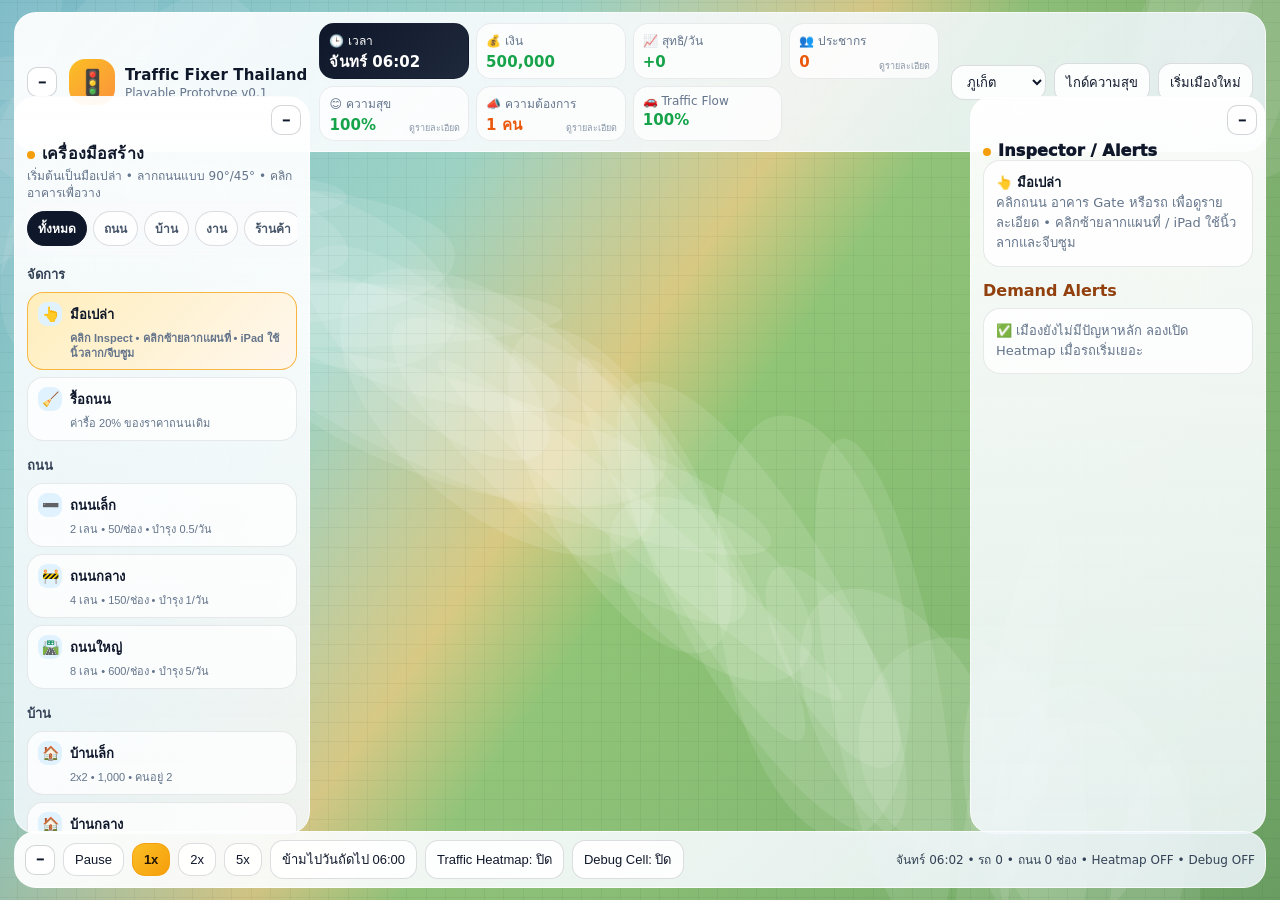
==== commit 1e7743c0: "Update sumogame" ====
--- a/ipad_singlefile.html
+++ b/ipad_singlefile.html
@@ -772,6 +772,8 @@
     suppressClickUntil: 0,
     touchMode: null,
     touchLast: null,
+    touchBuildStart: null,
+    touchBuildCurrent: null,
     lastDailyAbsDay: -1,
     immigrationTick: 0,
     passTick: 0,
@@ -887,6 +889,20 @@
     const pre = idx(px, py);
     return hasRoadLink(pre, b.entrance) ? pre : null;
   }
+  function allBuildingApproachPredecessors(b) {
+    if (!b || b.entrance == null) return [];
+    const out = [];
+    const links = roadLinks.get(b.entrance);
+    if (links) {
+      for (const ni of links) if (road[ni] && hasRoadLink(ni, b.entrance)) out.push(ni);
+    }
+    const preferred = approachPredecessorForBuilding(b);
+    if (preferred != null && out.includes(preferred)) {
+      out.splice(out.indexOf(preferred), 1);
+      out.unshift(preferred);
+    }
+    return out;
+  }
   function exitSuccessorForBuilding(b) {
     if (!b || b.entrance == null || !b.entryDirKey) return null;
     const post = neighborByDir(b.entrance, b.entryDirKey);
@@ -904,16 +920,23 @@
       if (post != null && post !== start) { prefix = [start]; start = post; }
     }
     const destB = opts.destBuildingId ? buildingById(opts.destBuildingId) : null;
-    if (destB && destB.entrance === goal && destB.entryDirKey) {
-      const pre = approachPredecessorForBuilding(destB);
-      if (pre == null) {
-        addAlert('ทางเข้าอาคารไม่ถูกฝั่ง', `${destB.name} #${destB.id} ต้องเข้าจากเลนฝั่งอาคาร กรุณาต่อถนนให้มีทางเข้าถึงเลนนั้น`, 1, 'warn');
-        return [];
-      }
-      goal = pre;
-      appendGoal = true;
-    }
-    const mid = findPath(start, goal, false);
+    if (destB && destB.entrance === goal) {
+      // อาคารใช้ entrance บนถนนเป็น drop-off node: รถถึงช่องถนนที่ติดอาคารแล้วถือว่าเข้าอาคารสำเร็จ
+      // ไม่บังคับให้ต้องวน/กลับรถเพื่อเข้าจากทิศเดียว เพราะบน iPad และถนนปลายตันทำให้รถค้างหน้าอาคารได้ง่าย
+      const direct = findPath(start, goal, true, { allowDeadEndUTurn: true });
+      if (direct.length) return prefix.length ? prefix.concat(direct) : direct;
+      const candidates = allBuildingApproachPredecessors(destB);
+      for (const pre of candidates) {
+        const midTry = findPath(start, pre, true, { allowDeadEndUTurn: true });
+        if (midTry.length) {
+          const path = prefix.length ? prefix.concat(midTry) : midTry;
+          if (path[path.length - 1] !== opts.toIdx && hasRoadLink(path[path.length - 1], opts.toIdx)) path.push(opts.toIdx);
+          return path;
+        }
+      }
+      appendGoal = false;
+    }
+    const mid = findPath(start, goal, false, { allowDeadEndUTurn: true });
     if (!mid.length) return [];
     let path = prefix.length ? prefix.concat(mid) : mid;
     if (appendGoal && path[path.length - 1] !== opts.toIdx) path.push(opts.toIdx);
@@ -1853,10 +1876,12 @@
   const gScore = new Float32Array(MAP_SIZE);
   let searchToken = 1;
 
-  function findPath(start, goal, quiet = false) {
+  function findPath(start, goal, quiet = false, opts = {}) {
     if (start === goal) return [start];
     if (!road[start] || !road[goal]) return [];
-    const cacheKey = `${roadVersion}:${start}:${goal}`;
+    const initialPrev = Number.isInteger(opts.initialPrev) ? opts.initialPrev : null;
+    const enforceNoUTurn = opts.enforceNoUTurn !== false;
+    const cacheKey = `${roadVersion}:${start}:${goal}:${enforceNoUTurn ? (initialPrev ?? 'noPrev') : 'free'}`;
     const cached = pathCache.get(cacheKey);
     if (cached) return cached;
 
@@ -1877,6 +1902,9 @@
       for (const ni of linkedNeighbors(cur)) {
         if (!road[ni]) continue;
         if (closedMark[ni] === searchToken) continue;
+        const prevForTurn = cur === start ? initialPrev : cameFrom[cur];
+        // ห้ามกลับรถกลางถนน/สามแยก/ทางโค้ง: กลับรถได้เฉพาะ 4 แยกเท่านั้น
+        if (enforceNoUTurn && wouldUTurn(prevForTurn, cur, ni) && !canUTurnAtForPath(cur, prevForTurn, opts)) continue;
         const cx = cur % MAP_W, cy = Math.floor(cur / MAP_W);
         const nx = ni % MAP_W, ny = Math.floor(ni / MAP_W);
         const dx = nx - cx, dy = ny - cy;
@@ -1913,6 +1941,49 @@
     const ax = a % MAP_W, ay = Math.floor(a / MAP_W);
     const bx = b % MAP_W, by = Math.floor(b / MAP_W);
     return Math.max(Math.abs(ax - bx), Math.abs(ay - by)) * 0.8;
+  }
+
+  function isAtBuildingDropoff(v) {
+    if (!v || !v.destBuildingId) return false;
+    const b = buildingById(v.destBuildingId);
+    if (!b || b.entrance == null) return false;
+    return v.currentIdx === b.entrance;
+  }
+
+  function rerouteVehicleHomeOrExit(v, reason = 'ทางขาด') {
+    clearNextCell(v);
+    const initialPrev = v.pathPos > 0 ? v.path[v.pathPos - 1] : null;
+    const c = v.citizenId ? citizens.find(x => x.id === v.citizenId) : null;
+    if (c && !c.removed) {
+      const home = buildingById(c.homeId);
+      if (home && home.entrance != null && road[home.entrance]) {
+        const path = findPath(v.currentIdx, home.entrance, true, { initialPrev, enforceNoUTurn: false, allowDeadEndUTurn: true });
+        if (path.length) {
+          v.type = 'ReturnHomeTrip';
+          v.destBuildingId = home.id;
+          v.targetGateId = null;
+          v.path = path;
+          v.pathPos = 0;
+          v.t = 0;
+          v.nextIdx = null;
+          v.deadline = game.worldMin + 720;
+          v.rerouted = true;
+          c.state = 'กำลังกลับบ้าน (ทางขาด/กลับรถปลายถนน)';
+          addAlert('กลับรถที่ปลายถนน', `Citizen ${c.id} เจอทางขาด จึงกลับรถจากปลายถนนและกลับบ้าน`, 1, 'warn');
+          return true;
+        }
+      }
+      c.satisfaction -= 4;
+    }
+    // รถผ่านเมืองหรือรถที่ไม่มีเจ้าของ ถ้าหลุดเส้นทางและไม่มีทางแก้ ให้ลบออกจาก simulation แทนการค้างถาวร
+    if (!c || v.type === 'PassThroughTrip') {
+      releaseCell(v.currentIdx, v.id);
+      clearNextCell(v);
+      const vi = vehicles.indexOf(v);
+      if (vi >= 0) vehicles.splice(vi, 1);
+      return true;
+    }
+    return false;
   }
 
   function updateVehicles(realDt, gameMinDt) {
@@ -1940,7 +2011,8 @@
   function handleBlockedVehicle(v) {
     const dest = v.path[v.path.length - 1];
     clearNextCell(v);
-    const path = findPath(v.currentIdx, dest, true);
+    const initialPrev = v.pathPos > 0 ? v.path[v.pathPos - 1] : null;
+    const path = findPath(v.currentIdx, dest, true, { initialPrev });
     if (path.length) {
       v.path = path;
       v.pathPos = 0;
@@ -1949,6 +2021,7 @@
       v.rerouted = true;
       return true;
     }
+    if (rerouteVehicleHomeOrExit(v, 'ถนนขาด')) return true;
     const c = v.citizenId ? citizens.find(x => x.id === v.citizenId) : null;
     if (c && !c.removed && game.worldMin - (v.lastBlockedAlert || 0) > 60) {
       v.lastBlockedAlert = game.worldMin;
@@ -1962,11 +2035,25 @@
   function moveVehicle(v, realDt, gameMinDt) {
     const rd = roadDataById(road[v.currentIdx]);
     if (rd) flowLoad[v.currentIdx] += realDt * 5;
+    // Drop-off node หน้าอาคาร: ถึงช่องถนนที่เชื่อมอาคารแล้วให้เข้าอาคารทันที ไม่ต้องพยายามกลับรถ/เปลี่ยนเลนหน้าอาคาร
+    if (isAtBuildingDropoff(v)) { arriveVehicle(v); return; }
     if (v.pathPos >= v.path.length - 1) { arriveVehicle(v); return; }
 
     if (v.nextIdx == null) {
       const ni = v.path[v.pathPos + 1];
       if (!road[ni]) { handleBlockedVehicle(v); return; }
+      const prevIdx = v.pathPos > 0 ? v.path[v.pathPos - 1] : null;
+      if (wouldUTurn(prevIdx, v.currentIdx, ni) && !canUTurnAtForVehicle(v, v.currentIdx, prevIdx)) {
+        waitLoad[v.currentIdx] += realDt * 4;
+        v.waitingGameMin += gameMinDt;
+        if (!v.uTurnBlockedAlerted || game.worldMin - v.uTurnBlockedAlerted > 60) {
+          v.uTurnBlockedAlerted = game.worldMin;
+          addAlert('กลับรถไม่ได้', 'รถจะกลับรถได้เฉพาะ 4 แยก หรือปลายถนนที่ขาด/ตันเท่านั้น', 1, 'warn');
+        }
+        tryReroute(v);
+        if (v.waitingGameMin > 12) rerouteVehicleHomeOrExit(v, 'กลับรถไม่ได้');
+        return;
+      }
       const dirKey = moveDirKey(v.currentIdx, ni);
       if (!canEnterCell(ni, v.id, dirKey)) {
         waitLoad[v.currentIdx] += realDt * 4;
@@ -2016,7 +2103,8 @@
     if (v.rerouteCooldown && game.worldMin < v.rerouteCooldown) return;
     const dest = v.path[v.path.length - 1];
     clearNextCell(v);
-    const path = findPath(v.currentIdx, dest, true);
+    const initialPrev = v.pathPos > 0 ? v.path[v.pathPos - 1] : null;
+    const path = findPath(v.currentIdx, dest, true, { initialPrev });
     if (path.length && path.length < Math.max(2, v.path.length - v.pathPos + 6)) {
       v.path = path;
       v.pathPos = 0;
@@ -2301,7 +2389,9 @@
       <div class="breakdown-list">${rows.map(([name,pct,detail]) => `<div class="breakdown-row"><b><span>${name}</span><span>${Math.round(pct)}%</span></b><div class="bar-track"><div class="bar-fill" style="width:${clamp(pct,0,100)}%"></div></div><div class="muted" style="margin-top:5px">${escapeHtml(detail)}</div></div>`).join('')}</div>
       <div class="muted" style="margin-top:8px">สิ่งที่มักทำให้ความสุขลด: ไม่มีงาน, ไม่มีปลายทางกิจกรรม, เดินทางล่าช้า, ถนนติดจนกลับบ้าน/ไปทำงานช้า</div>`;
   }
-\n\n  function inspectHappinessGuide() {
+
+
+  function inspectHappinessGuide() {
     selectionEl.innerHTML = `<div class="inspector-title">📘 ไกด์เงื่อนไขความสุข</div>
       <div class="muted">ระบบนี้ไม่มี Trip Fail แล้ว ถ้าไปสายหรือรถค้างจะไม่เด้งกลับบ้านทันที แต่จะลดความสุขแทน</div>
       <div class="breakdown-list">
@@ -2635,6 +2725,39 @@
   function isJunctionCell(i) {
     return road[i] && connCache[i] >= 3;
   }
+  function isFourWayJunctionCell(i) {
+    // อนุญาตกลับรถที่ 4 แยกจริง
+    return !!(road[i] && connCache[i] === 4);
+  }
+  function isRoadEndCell(i) {
+    // ถ้าทางขาดหรือสุดปลายถนน รถสามารถกลับรถที่ปลายถนนได้เพื่อไม่ให้ค้างบัค
+    return !!(road[i] && connCache[i] <= 1);
+  }
+  function canUTurnAt(i) {
+    return isFourWayJunctionCell(i) || isRoadEndCell(i);
+  }
+  function canUTurnAtForPath(cur, prev, opts = {}) {
+    if (canUTurnAt(cur)) return true;
+    // กรณีถนนถูกตัดจนเหลือทางย้อนกลับทางเดียว ให้กลับรถที่ปลายถนนใหม่ได้เพื่อกันรถค้าง
+    if (opts.allowDeadEndUTurn && prev != null) {
+      const choices = linkedNeighbors(cur).filter(n => n !== prev && road[n]);
+      if (choices.length === 0) return true;
+    }
+    return false;
+  }
+  function canUTurnAtForVehicle(v, cur, prev) {
+    if (canUTurnAt(cur)) return true;
+    if (prev != null) {
+      const choices = linkedNeighbors(cur).filter(n => n !== prev && road[n]);
+      if (choices.length === 0) return true;
+      const planned = v && v.path ? v.path[v.pathPos + 1] : null;
+      if (planned != null && !road[planned]) return true;
+    }
+    return false;
+  }
+  function wouldUTurn(prev, cur, next) {
+    return prev != null && next === prev;
+  }
   function signalPhase(i) {
     // Each junction has a deterministic offset so every red light does not switch at the exact same moment.
     const offset = (i * 7) % 11;
@@ -3190,7 +3313,7 @@
         ${toolMetric('ผู้ใช้บริการ', `${b.visitors}/${t.service}${b.reservedService ? ` (+จอง ${b.reservedService})` : ''}`)}
         ${toolMetric('วันนี้', `ถึง ${b.arrivals} • ล่าช้า ${b.delayed || 0}`)}
       </div>
-      <div class="muted" style="margin-top:8px">Entrance: ${xy(b.entrance).x}, ${xy(b.entrance).y} • ต้องเข้าเลนฝั่งอาคาร (${b.entrySideKey || '-'}) • อาคารนี้ถูกใช้โดย Trip/Capacity จริง</div>`;
+      <div class="muted" style="margin-top:8px">Entrance: ${xy(b.entrance).x}, ${xy(b.entrance).y} • เข้าอาคารจากถนนที่เชื่อมอยู่ (${b.entrySideKey || '-'}) • ถ้าฝั่งหลักติดบัค ระบบจะใช้ทางเชื่อมที่ใกล้สุด • อาคารนี้ถูกใช้โดย Trip/Capacity จริง</div>`;
   }
   function inspectRoad(x, y) {
     const i = idx(x,y);
@@ -3272,6 +3395,30 @@
     e.preventDefault();
     if (e.touches.length === 1) {
       const p = touchPoint(e.touches[0]);
+      const g = screenToGrid(p.x, p.y);
+      game.lastMouse = p;
+      game.hover = inBounds(g.x, g.y) ? g : null;
+      const tool = game.selectedTool;
+      if (tool && (tool.type === 'road' || tool.type === 'demolishRoad')) {
+        game.touchMode = 'buildLine';
+        game.touchLast = p;
+        game.touchBuildStart = game.hover;
+        game.touchBuildCurrent = game.hover;
+        game.roadStart = game.hover;
+        game.panMoved = false;
+        setStatus(tool.type === 'road' ? 'iPad: ลากนิ้วเพื่อวางถนน แล้วปล่อยนิ้วเพื่อสร้าง' : 'iPad: ลากนิ้วเพื่อเลือกรื้อถนน แล้วปล่อยนิ้วเพื่อรื้อ');
+        canvas.classList.add('dragging');
+        return;
+      }
+      if (tool && tool.type === 'building') {
+        game.touchMode = 'buildTap';
+        game.touchLast = p;
+        game.touchBuildStart = game.hover;
+        game.touchBuildCurrent = game.hover;
+        game.panMoved = false;
+        setStatus('iPad: แตะตำแหน่งบนแผนที่เพื่อวางอาคาร');
+        return;
+      }
       game.touchMode = 'pan';
       game.touchLast = p;
       game.panStart = p;
@@ -3285,6 +3432,8 @@
       game.touchDist = touchDist(a, b);
       game.touchZoom = game.zoom;
       game.panMoved = true;
+      game.roadStart = null;
+      game.touchBuildStart = null;
       canvas.classList.add('dragging');
     }
   }, { passive:false });
@@ -3292,6 +3441,15 @@
   canvas.addEventListener('touchmove', (e) => {
     if (!game.touchMode) return;
     e.preventDefault();
+    if ((game.touchMode === 'buildLine' || game.touchMode === 'buildTap') && e.touches.length === 1) {
+      const p = touchPoint(e.touches[0]);
+      game.touchLast = p;
+      game.lastMouse = p;
+      const g = screenToGrid(p.x, p.y);
+      game.hover = inBounds(g.x, g.y) ? g : null;
+      game.touchBuildCurrent = game.hover;
+      return;
+    }
     if (game.touchMode === 'pan' && e.touches.length === 1) {
       const p = touchPoint(e.touches[0]);
       const dx = p.x - game.touchLast.x;
@@ -3322,9 +3480,39 @@
   canvas.addEventListener('touchend', (e) => {
     e.preventDefault();
     if (e.touches.length === 0) {
-      if (game.panMoved) game.suppressClickUntil = performance.now() + 350;
+      const mode = game.touchMode;
+      const tool = game.selectedTool;
+      if (mode === 'buildLine' && tool && game.touchBuildStart && game.touchBuildCurrent) {
+        const start = game.touchBuildStart;
+        const end = game.touchBuildCurrent;
+        const cells = getLineCells(start.x, start.y, end.x, end.y);
+        if (tool.type === 'road') {
+          const valid = canAddRoadCells(cells);
+          const cost = estimateRoadCost(cells, tool.key);
+          if (!valid.ok) setStatus(`สร้างไม่ได้: ${valid.reason}`);
+          else if (!canSpend(cost)) setStatus('สร้างไม่ได้: เงินไม่พอหรือกำลังติดลบ');
+          else { placeRoadCells(cells, tool.key, true); setStatus(`สร้าง/อัปเกรดถนน ${cells.length} ช่อง ราคา ${formatMoney(cost)} บาท`); }
+        } else if (tool.type === 'demolishRoad') {
+          let removed = 0;
+          for (const i of cells) { const p2 = xy(i); if (removeRoadCell(p2.x, p2.y, true)) removed++; }
+          setStatus(`รื้อถนน ${removed} ช่อง`);
+        }
+        updateToolButtons();
+        game.suppressClickUntil = performance.now() + 450;
+      } else if (mode === 'buildTap' && tool && tool.type === 'building' && game.touchBuildCurrent) {
+        const g = game.touchBuildCurrent;
+        const res = addBuilding(tool.key, g.x, g.y, true);
+        if (!res.ok) setStatus(`วางไม่ได้: ${res.reason}`);
+        updateToolButtons();
+        game.suppressClickUntil = performance.now() + 450;
+      } else if (game.panMoved) {
+        game.suppressClickUntil = performance.now() + 350;
+      }
       game.touchMode = null;
       game.touchLast = null;
+      game.touchBuildStart = null;
+      game.touchBuildCurrent = null;
+      game.roadStart = null;
       game.panMoved = false;
       canvas.classList.remove('dragging');
     } else if (e.touches.length === 1) {
@@ -3332,6 +3520,8 @@
       game.touchMode = 'pan';
       game.touchLast = p;
       game.panStart = p;
+      game.roadStart = null;
+      game.touchBuildStart = null;
     }
   }, { passive:false });
 
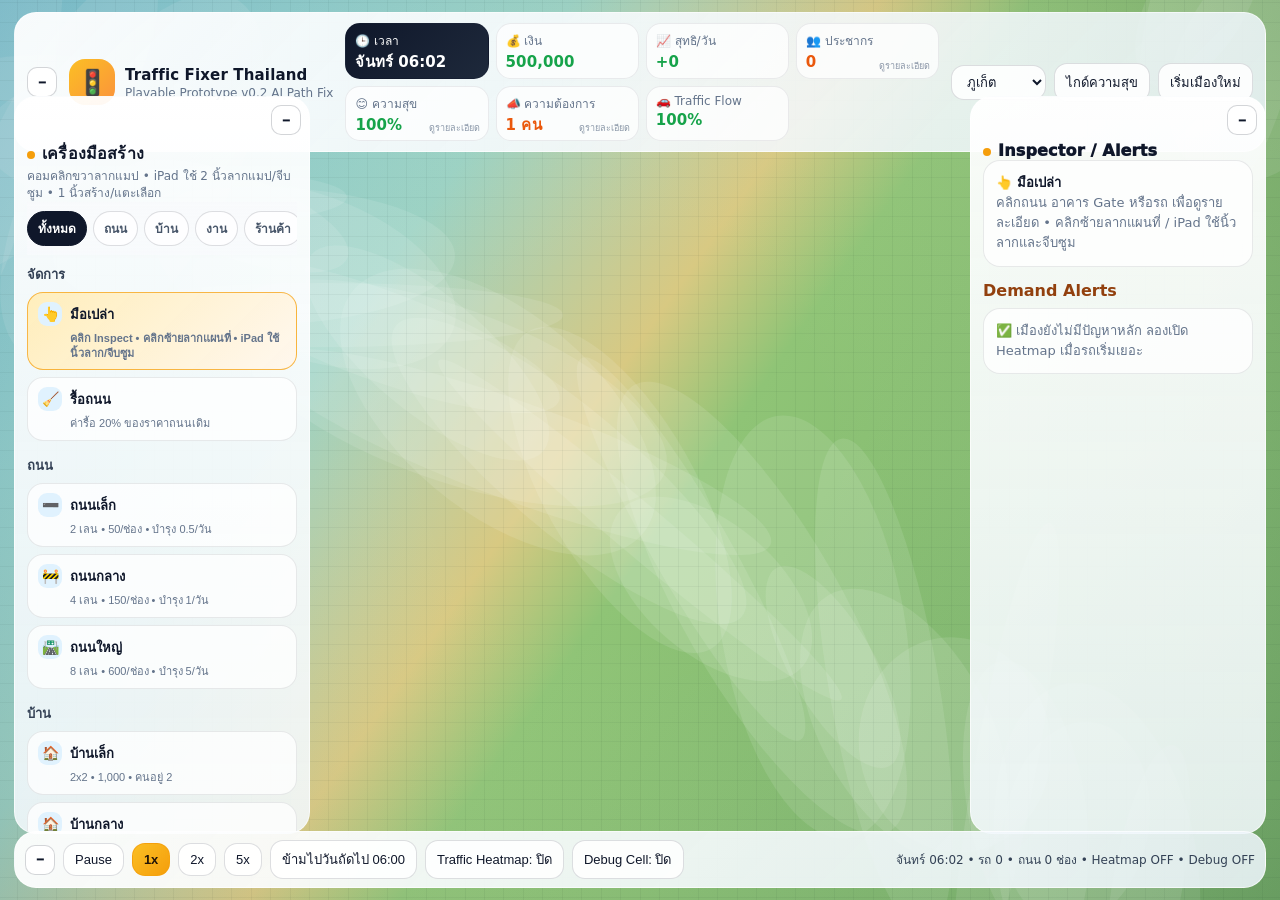
==== commit 6f792de6: "Update sumogame" ====
--- a/ipad_singlefile.html
+++ b/ipad_singlefile.html
@@ -424,7 +424,7 @@
   }
 }
 
-/* iPad navigation + collapsible HUD pass */
+/* iPad two-finger navigation + collapsible HUD pass */
 canvas { touch-action: none; }
 .collapse-btn {
   flex: 0 0 auto;
@@ -516,6 +516,17 @@
   filter: none !important;
 }
 
+
+/* iPad portrait fix: allow the collapsed tool panels to open.
+   Earlier mobile CSS hid .panel.left at <=820px; when tapping + to expand,
+   the panel lost .collapsed and became display:none, so users could not select tools. */
+@media (pointer: coarse), (max-width: 820px) {
+  .panel.left:not(.collapsed),
+  .panel.right:not(.collapsed) {
+    display: block !important;
+  }
+}
+
 </style>
 </head>
 <body>
@@ -528,7 +539,7 @@
         <span class="logo">🚦</span>
         <div>
           <strong>Traffic Fixer Thailand</strong>
-          <small>Playable Prototype v0.1</small>
+          <small>Playable Prototype v0.2 AI Path Fix</small>
         </div>
       </div>
       <div id="stats" class="stats"></div>
@@ -547,7 +558,7 @@
     <aside id="leftPanel" class="panel left">
       <button class="collapse-btn" data-collapse-target="leftPanel" aria-label="ย่อ/ขยายเครื่องมือ">−</button>
       <div class="panel-title">เครื่องมือสร้าง</div>
-      <div class="hint">เริ่มต้นเป็นมือเปล่า • ลากถนนแบบ 90°/45° • คลิกอาคารเพื่อวาง</div>
+      <div class="hint">คอมคลิกขวาลากแมป • iPad ใช้ 2 นิ้วลากแมป/จีบซูม • 1 นิ้วสร้าง/แตะเลือก</div>
       <div id="toolList"></div>
     </aside>
 
@@ -1879,68 +1890,135 @@
   function findPath(start, goal, quiet = false, opts = {}) {
     if (start === goal) return [start];
     if (!road[start] || !road[goal]) return [];
-    const initialPrev = Number.isInteger(opts.initialPrev) ? opts.initialPrev : null;
+
+    // Direction-aware A*: สถานะของเส้นทางต้องจำทั้ง "ช่องปัจจุบัน" และ "ช่องก่อนหน้า"
+    // เพราะกฎกลับรถขึ้นกับทิศที่รถวิ่งเข้ามา ถ้าจำแค่ช่องเดียว AI จะเลือกทางผิด/วน/ติดทางตันได้ง่าย
+    const initialPrev = Number.isInteger(opts.initialPrev) ? opts.initialPrev : -1;
     const enforceNoUTurn = opts.enforceNoUTurn !== false;
-    const cacheKey = `${roadVersion}:${start}:${goal}:${enforceNoUTurn ? (initialPrev ?? 'noPrev') : 'free'}`;
-    const cached = pathCache.get(cacheKey);
-    if (cached) return cached;
-
-    searchToken++;
-    if (searchToken > 2000000000) { searchMark.fill(0); closedMark.fill(0); searchToken = 1; }
+    const allowDeadEndUTurn = !!opts.allowDeadEndUTurn;
+    const trafficAware = opts.trafficAware !== false;
+    const useCache = opts.cache === true && !trafficAware;
+    const cacheKey = `${roadVersion}:${start}:${goal}:${initialPrev}:${enforceNoUTurn ? 1 : 0}:${allowDeadEndUTurn ? 1 : 0}:dir`;
+    if (useCache) {
+      const cached = pathCache.get(cacheKey);
+      if (cached) return cached;
+    }
+
+    const keyOf = (cur, prev) => `${cur}|${prev == null ? -1 : prev}`;
+    const curOf = (key) => Number(String(key).split('|')[0]);
     const heap = new MinHeap();
-    searchMark[start] = searchToken;
-    gScore[start] = 0;
-    cameFrom[start] = -1;
-    heap.push(start, heuristic(start, goal));
-    let found = false;
+    const startKey = keyOf(start, initialPrev);
+    const gMap = new Map([[startKey, 0]]);
+    const came = new Map();
+    const closed = new Set();
+
+    heap.push({ cur: start, prev: initialPrev, key: startKey }, heuristic(start, goal));
+    let foundKey = null;
     let iter = 0;
-    while (heap.length && iter++ < 32000) {
-      const cur = heap.pop();
-      if (closedMark[cur] === searchToken) continue;
-      if (cur === goal) { found = true; break; }
-      closedMark[cur] = searchToken;
-      for (const ni of linkedNeighbors(cur)) {
+    const maxIter = 90000;
+
+    while (heap.length && iter++ < maxIter) {
+      const state = heap.pop();
+      if (!state || closed.has(state.key)) continue;
+      if (state.cur === goal) { foundKey = state.key; break; }
+      closed.add(state.key);
+
+      const neighbors = linkedNeighbors(state.cur);
+      for (const ni of neighbors) {
         if (!road[ni]) continue;
-        if (closedMark[ni] === searchToken) continue;
-        const prevForTurn = cur === start ? initialPrev : cameFrom[cur];
-        // ห้ามกลับรถกลางถนน/สามแยก/ทางโค้ง: กลับรถได้เฉพาะ 4 แยกเท่านั้น
-        if (enforceNoUTurn && wouldUTurn(prevForTurn, cur, ni) && !canUTurnAtForPath(cur, prevForTurn, opts)) continue;
-        const cx = cur % MAP_W, cy = Math.floor(cur / MAP_W);
+        if (enforceNoUTurn && state.prev >= 0 && wouldUTurn(state.prev, state.cur, ni) && !canUTurnAtForPath(state.cur, state.prev, opts)) {
+          continue;
+        }
+
+        const nk = keyOf(ni, state.cur);
+        if (closed.has(nk)) continue;
+
+        const cx = state.cur % MAP_W, cy = Math.floor(state.cur / MAP_W);
         const nx = ni % MAP_W, ny = Math.floor(ni / MAP_W);
         const dx = nx - cx, dy = ny - cy;
         const step = (dx && dy) ? 1.414 : 1;
-        const rd = roadDataById(road[ni]);
-        const ratio = getRoadRatio(ni);
-        const interPenalty = connCache[ni] >= 3 ? 0.35 : 0;
-        const tentative = gScore[cur] + step * (5 / rd.speed) * (1 + Math.max(0, ratio - 0.55) * 1.5) + interPenalty;
-        if (searchMark[ni] !== searchToken || tentative < gScore[ni]) {
-          searchMark[ni] = searchToken;
-          cameFrom[ni] = cur;
-          gScore[ni] = tentative;
-          heap.push(ni, tentative + heuristic(ni, goal));
+        const rd = roadDataById(road[ni]) || DATA.roads.small;
+        const ratio = trafficAware ? getRoadRatio(ni) : 0;
+        const trafficPenalty = Math.max(0, ratio - 0.35) * 2.15;
+        const junctionPenalty = roadDegree(ni) >= 3 ? 0.16 : 0;
+        const turnPenalty = pathTurnPenalty(state.prev, state.cur, ni);
+        const tentative = (gMap.get(state.key) || 0)
+          + step * (5 / rd.speed)
+          + trafficPenalty
+          + junctionPenalty
+          + turnPenalty;
+
+        if (tentative < (gMap.get(nk) ?? Infinity)) {
+          gMap.set(nk, tentative);
+          came.set(nk, state.key);
+          heap.push({ cur: ni, prev: state.cur, key: nk }, tentative + heuristic(ni, goal));
         }
       }
     }
-    if (!found) {
-      if (!quiet) addAlert('หาเส้นทางไม่ได้', 'ถนนยังไม่เชื่อมต่อจากต้นทางถึงปลายทาง', 1);
+
+    if (!foundKey) {
+      if (!quiet) addAlert('หาเส้นทางไม่ได้', 'ถนนยังไม่เชื่อมต่อจากต้นทางถึงปลายทาง หรือเส้นทางที่เหลือต้องกลับรถผิดจุด', 1);
       return [];
     }
+
     const path = [];
-    let cur = goal;
-    while (cur >= 0) {
-      path.push(cur);
-      if (cur === start) break;
-      cur = cameFrom[cur];
+    let k = foundKey;
+    while (k) {
+      path.push(curOf(k));
+      k = came.get(k);
     }
     path.reverse();
-    if (path.length > 1 && pathCache.size < 4000) pathCache.set(cacheKey, path);
+
+    if (useCache && path.length > 1 && pathCache.size < 3000) pathCache.set(cacheKey, path);
     return path;
   }
 
   function heuristic(a, b) {
     const ax = a % MAP_W, ay = Math.floor(a / MAP_W);
     const bx = b % MAP_W, by = Math.floor(b / MAP_W);
-    return Math.max(Math.abs(ax - bx), Math.abs(ay - by)) * 0.8;
+    // Chebyshev เหมาะกับถนนที่ลากได้ทั้ง 90° และ 45° ช่วยให้ A* เลือกเส้นทางนิ่งกว่า Manhattan
+    return Math.max(Math.abs(ax - bx), Math.abs(ay - by)) * 0.72;
+  }
+
+  function roadDegree(i) {
+    return road[i] ? linkedNeighbors(i).length : 0;
+  }
+
+  function pathTurnPenalty(prev, cur, next) {
+    if (prev == null || prev < 0 || cur == null || next == null) return 0;
+    const a = xy(prev), b = xy(cur), c = xy(next);
+    const dx1 = sign(b.x - a.x), dy1 = sign(b.y - a.y);
+    const dx2 = sign(c.x - b.x), dy2 = sign(c.y - b.y);
+    if (dx1 === -dx2 && dy1 === -dy2) return 2.2; // U-turn ถูกกฎหมายก็ยังควรเป็นทางเลือกสุดท้าย
+    if (dx1 === dx2 && dy1 === dy2) return 0;
+    const dot = dx1 * dx2 + dy1 * dy2;
+    return dot <= 0 ? 0.34 : 0.12;
+  }
+
+  function samePathFromCurrent(v, path) {
+    if (!v || !path || !path.length) return false;
+    const remaining = v.path.slice(v.pathPos);
+    if (remaining.length !== path.length) return false;
+    for (let i = 0; i < path.length; i++) if (path[i] !== remaining[i]) return false;
+    return true;
+  }
+
+  function applyVehiclePath(v, path, note = '') {
+    if (!path || path.length === 0) return false;
+    clearNextCell(v);
+    v.path = path;
+    v.pathPos = 0;
+    v.t = 0;
+    v.nextIdx = null;
+    v.rerouted = true;
+    v.waitingGameMin = 0;
+    v.rerouteCooldown = game.worldMin + 5;
+    if (note) v.lastRouteNote = note;
+    return true;
+  }
+
+  function currentLegalInitialPrev(v) {
+    return v && v.pathPos > 0 ? v.path[v.pathPos - 1] : -1;
   }
 
   function isAtBuildingDropoff(v) {
@@ -1952,29 +2030,31 @@
 
   function rerouteVehicleHomeOrExit(v, reason = 'ทางขาด') {
     clearNextCell(v);
-    const initialPrev = v.pathPos > 0 ? v.path[v.pathPos - 1] : null;
+    const initialPrev = currentLegalInitialPrev(v);
     const c = v.citizenId ? citizens.find(x => x.id === v.citizenId) : null;
+
     if (c && !c.removed) {
       const home = buildingById(c.homeId);
       if (home && home.entrance != null && road[home.entrance]) {
-        const path = findPath(v.currentIdx, home.entrance, true, { initialPrev, enforceNoUTurn: false, allowDeadEndUTurn: true });
+        // ใช้กฎกลับรถจริงก่อนเสมอ: กลับได้ที่ 4 แยก/ปลายถนนเท่านั้น ไม่ปล่อยให้กลับรถกลางถนนจน AI ดูมั่ว
+        let path = findPath(v.currentIdx, home.entrance, true, { initialPrev, allowDeadEndUTurn: true });
+        // fallback เฉพาะเคสติดปลายถนนจริง ๆ เพื่อกันรถค้างถาวรหลังผู้เล่นตัดถนน
+        if (!path.length && canUTurnAtForVehicle(v, v.currentIdx, initialPrev)) {
+          path = findPath(v.currentIdx, home.entrance, true, { initialPrev, enforceNoUTurn: false, allowDeadEndUTurn: true });
+        }
         if (path.length) {
           v.type = 'ReturnHomeTrip';
           v.destBuildingId = home.id;
           v.targetGateId = null;
-          v.path = path;
-          v.pathPos = 0;
-          v.t = 0;
-          v.nextIdx = null;
           v.deadline = game.worldMin + 720;
-          v.rerouted = true;
-          c.state = 'กำลังกลับบ้าน (ทางขาด/กลับรถปลายถนน)';
-          addAlert('กลับรถที่ปลายถนน', `Citizen ${c.id} เจอทางขาด จึงกลับรถจากปลายถนนและกลับบ้าน`, 1, 'warn');
-          return true;
+          c.state = `กำลังกลับบ้าน (${reason})`;
+          addAlert('รถหาเส้นทางใหม่', `Citizen ${c.id} ${reason} จึงเปลี่ยนเส้นทางกลับบ้าน`, 1, 'warn');
+          return applyVehiclePath(v, path, reason);
         }
       }
       c.satisfaction -= 4;
     }
+
     // รถผ่านเมืองหรือรถที่ไม่มีเจ้าของ ถ้าหลุดเส้นทางและไม่มีทางแก้ ให้ลบออกจาก simulation แทนการค้างถาวร
     if (!c || v.type === 'PassThroughTrip') {
       releaseCell(v.currentIdx, v.id);
@@ -2011,22 +2091,17 @@
   function handleBlockedVehicle(v) {
     const dest = v.path[v.path.length - 1];
     clearNextCell(v);
-    const initialPrev = v.pathPos > 0 ? v.path[v.pathPos - 1] : null;
-    const path = findPath(v.currentIdx, dest, true, { initialPrev });
+    const initialPrev = currentLegalInitialPrev(v);
+    const path = findPath(v.currentIdx, dest, true, { initialPrev, allowDeadEndUTurn: true });
     if (path.length) {
-      v.path = path;
-      v.pathPos = 0;
-      v.t = 0;
-      v.nextIdx = null;
-      v.rerouted = true;
-      return true;
+      return applyVehiclePath(v, path, 'เส้นทางเดิมขาด');
     }
     if (rerouteVehicleHomeOrExit(v, 'ถนนขาด')) return true;
     const c = v.citizenId ? citizens.find(x => x.id === v.citizenId) : null;
     if (c && !c.removed && game.worldMin - (v.lastBlockedAlert || 0) > 60) {
       v.lastBlockedAlert = game.worldMin;
       c.satisfaction -= 5;
-      addAlert('รถค้างเพราะถนนขาด', `Citizen ${c.id} ไปต่อไม่ได้เพราะเส้นทางถูกตัด ระบบไม่ทำ Trip Fail แต่ความสุขลดลง`, 1, 'warn');
+      addAlert('รถค้างเพราะถนนขาด', `Citizen ${c.id} ไปต่อไม่ได้เพราะเส้นทางถูกตัด ระบบจะพยายามหาเส้นทางใหม่ต่อ`, 1, 'warn');
     }
     waitLoad[v.currentIdx] += 1;
     return false;
@@ -2046,11 +2121,11 @@
       if (wouldUTurn(prevIdx, v.currentIdx, ni) && !canUTurnAtForVehicle(v, v.currentIdx, prevIdx)) {
         waitLoad[v.currentIdx] += realDt * 4;
         v.waitingGameMin += gameMinDt;
+        if (tryReroute(v, true)) return;
         if (!v.uTurnBlockedAlerted || game.worldMin - v.uTurnBlockedAlerted > 60) {
           v.uTurnBlockedAlerted = game.worldMin;
-          addAlert('กลับรถไม่ได้', 'รถจะกลับรถได้เฉพาะ 4 แยก หรือปลายถนนที่ขาด/ตันเท่านั้น', 1, 'warn');
+          addAlert('กลับรถไม่ได้', 'รถจะไม่กลับรถกลางถนน ระบบกำลังหาเส้นทางไป 4 แยก/ปลายถนนแทน', 1, 'warn');
         }
-        tryReroute(v);
         if (v.waitingGameMin > 12) rerouteVehicleHomeOrExit(v, 'กลับรถไม่ได้');
         return;
       }
@@ -2086,10 +2161,8 @@
       v.pathPos++;
       v.nextIdx = null;
       v.t = 0;
-      if (v.waitingGameMin > 30 && !v.rerouteCooldown) {
-        tryReroute(v);
-        v.rerouteCooldown = game.worldMin + 10;
-        v.waitingGameMin = 0;
+      if (v.waitingGameMin > 18) {
+        tryReroute(v, false);
       }
     }
   }
@@ -2099,19 +2172,23 @@
     return moveAxis(from, to) !== signalPhase(to);
   }
 
-  function tryReroute(v) {
-    if (v.rerouteCooldown && game.worldMin < v.rerouteCooldown) return;
+  function tryReroute(v, force = false) {
+    if (!force && v.rerouteCooldown && game.worldMin < v.rerouteCooldown) return false;
     const dest = v.path[v.path.length - 1];
     clearNextCell(v);
-    const initialPrev = v.pathPos > 0 ? v.path[v.pathPos - 1] : null;
-    const path = findPath(v.currentIdx, dest, true, { initialPrev });
-    if (path.length && path.length < Math.max(2, v.path.length - v.pathPos + 6)) {
-      v.path = path;
-      v.pathPos = 0;
-      v.t = 0;
-      v.nextIdx = null;
-      v.rerouted = true;
-    }
+    const initialPrev = currentLegalInitialPrev(v);
+    const oldRemaining = Math.max(1, v.path.length - v.pathPos);
+    const oldNext = v.path[v.pathPos + 1];
+    const oldNextBlocked = oldNext != null && !road[oldNext];
+    const oldNextIllegalUTurn = oldNext != null && wouldUTurn(initialPrev, v.currentIdx, oldNext) && !canUTurnAtForVehicle(v, v.currentIdx, initialPrev);
+    const path = findPath(v.currentIdx, dest, true, { initialPrev, allowDeadEndUTurn: true });
+    if (!path.length || samePathFromCurrent(v, path)) return false;
+
+    // ถ้าเส้นทางเดิมตัน/ต้องกลับรถผิดจุด ให้รับเส้นทางใหม่ทันที แม้จะยาวกว่าเล็กน้อย
+    // ถ้าเป็น reroute จากรถติด ให้รับเฉพาะเส้นทางที่ไม่ยาวเกินไป เพื่อไม่ให้รถวิ่งอ้อมมั่ว
+    const acceptable = force || oldNextBlocked || oldNextIllegalUTurn || path.length <= oldRemaining + 14 || (v.waitingGameMin > 10 && path.length <= oldRemaining + 28);
+    if (!acceptable) return false;
+    return applyVehiclePath(v, path, 'reroute');
   }
 
   function arriveVehicle(v) {
@@ -2726,32 +2803,33 @@
     return road[i] && connCache[i] >= 3;
   }
   function isFourWayJunctionCell(i) {
-    // อนุญาตกลับรถที่ 4 แยกจริง
-    return !!(road[i] && connCache[i] === 4);
+    // ใช้จำนวนทางเชื่อมจริงจาก roadLinks แทน connCache เพื่อกัน cache เพี้ยนหลังแก้/ลบถนน
+    return !!(road[i] && roadDegree(i) >= 4);
   }
   function isRoadEndCell(i) {
-    // ถ้าทางขาดหรือสุดปลายถนน รถสามารถกลับรถที่ปลายถนนได้เพื่อไม่ให้ค้างบัค
-    return !!(road[i] && connCache[i] <= 1);
+    // ปลายถนน/ทางตัน ให้กลับรถได้ เพื่อไม่ให้รถค้างถาวรเมื่อผู้เล่นสร้างทางตันหรือเพิ่งตัดถนน
+    return !!(road[i] && roadDegree(i) <= 1);
   }
   function canUTurnAt(i) {
     return isFourWayJunctionCell(i) || isRoadEndCell(i);
   }
   function canUTurnAtForPath(cur, prev, opts = {}) {
+    if (!road[cur]) return false;
     if (canUTurnAt(cur)) return true;
-    // กรณีถนนถูกตัดจนเหลือทางย้อนกลับทางเดียว ให้กลับรถที่ปลายถนนใหม่ได้เพื่อกันรถค้าง
-    if (opts.allowDeadEndUTurn && prev != null) {
+    if (opts.allowDeadEndUTurn && prev != null && prev >= 0) {
       const choices = linkedNeighbors(cur).filter(n => n !== prev && road[n]);
       if (choices.length === 0) return true;
     }
     return false;
   }
   function canUTurnAtForVehicle(v, cur, prev) {
+    if (!road[cur]) return false;
     if (canUTurnAt(cur)) return true;
-    if (prev != null) {
+    if (prev != null && prev >= 0) {
       const choices = linkedNeighbors(cur).filter(n => n !== prev && road[n]);
       if (choices.length === 0) return true;
       const planned = v && v.path ? v.path[v.pathPos + 1] : null;
-      if (planned != null && !road[planned]) return true;
+      if (planned != null && !road[planned] && choices.length === 0) return true;
     }
     return false;
   }
@@ -3367,9 +3445,9 @@
 
   canvas.addEventListener('mousedown', (e) => {
     const p = pointerPos(e);
-    // มือเปล่า: คลิกซ้ายค้างแล้วลากเพื่อเลื่อนแผนที่ แทนคลิกขวา
-    // ตอนเลือกเครื่องมือก่อสร้างยังใช้คลิกซ้ายวางของได้ตามเดิม ส่วนล้อกลาง/คลิกขวายังลากได้เป็นทางเลือก
-    if ((e.button === 0 && !game.selectedTool) || e.button === 1 || e.button === 2) {
+    // คอม: เลื่อนแมปด้วยคลิกขวาค้างแล้วลากเท่านั้น
+    // คลิกซ้ายใช้เลือก/วาง/ตรวจสอบ เพื่อไม่ให้ลากแมปชนกับการสร้างถนนหรือวางอาคาร
+    if (e.button === 2) {
       game.draggingPan = true;
       game.panMoved = false;
       game.panStart = p;
@@ -3419,11 +3497,15 @@
         setStatus('iPad: แตะตำแหน่งบนแผนที่เพื่อวางอาคาร');
         return;
       }
-      game.touchMode = 'pan';
+      // iPad/มือถือ: 1 นิ้วใช้แตะตรวจสอบเท่านั้น ไม่ลากแมป
+      // การเลื่อนแมปให้ใช้ 2 นิ้วลาก ส่วนจีบ 2 นิ้วยังใช้ซูมเหมือนเดิม
+      game.touchMode = 'inspectTap';
       game.touchLast = p;
+      game.touchStart = p;
+      game.touchBuildCurrent = game.hover;
       game.panStart = p;
       game.panMoved = false;
-      canvas.classList.add('dragging');
+      setStatus('iPad: แตะเพื่อดูข้อมูล • ใช้ 2 นิ้วลากเพื่อเลื่อนแมป / จีบเพื่อซูม');
     } else {
       const a = touchPoint(e.touches[0]);
       const b = touchPoint(e.touches[1]);
@@ -3450,17 +3532,17 @@
       game.touchBuildCurrent = game.hover;
       return;
     }
-    if (game.touchMode === 'pan' && e.touches.length === 1) {
+    if ((game.touchMode === 'inspectTap' || game.touchMode === 'postGesture') && e.touches.length === 1) {
       const p = touchPoint(e.touches[0]);
-      const dx = p.x - game.touchLast.x;
-      const dy = p.y - game.touchLast.y;
-      game.pan.x += dx;
-      game.pan.y += dy;
-      if (Math.hypot(p.x - game.panStart.x, p.y - game.panStart.y) > 5) game.panMoved = true;
+      if (game.panStart && Math.hypot(p.x - game.panStart.x, p.y - game.panStart.y) > 8) game.panMoved = true;
       game.touchLast = p;
+      game.lastMouse = p;
       const g = screenToGrid(p.x, p.y);
       game.hover = inBounds(g.x, g.y) ? g : null;
-    } else if (e.touches.length >= 2) {
+      game.touchBuildCurrent = game.hover;
+      return;
+    }
+    if (e.touches.length >= 2) {
       const a = touchPoint(e.touches[0]);
       const b = touchPoint(e.touches[1]);
       const mid = touchMid(a, b);
@@ -3505,7 +3587,11 @@
         if (!res.ok) setStatus(`วางไม่ได้: ${res.reason}`);
         updateToolButtons();
         game.suppressClickUntil = performance.now() + 450;
-      } else if (game.panMoved) {
+      } else if (mode === 'inspectTap' && !game.panMoved && game.touchBuildCurrent) {
+        const g = game.touchBuildCurrent;
+        inspectAt(g.x, g.y);
+        game.suppressClickUntil = performance.now() + 450;
+      } else if (game.panMoved || mode === 'postGesture' || mode === 'pinch') {
         game.suppressClickUntil = performance.now() + 350;
       }
       game.touchMode = null;
@@ -3516,13 +3602,29 @@
       game.panMoved = false;
       canvas.classList.remove('dragging');
     } else if (e.touches.length === 1) {
+      // หลังปล่อยจาก gesture 2 นิ้ว ไม่ให้กลายเป็นลากแมปด้วยนิ้วเดียวต่อ
       const p = touchPoint(e.touches[0]);
-      game.touchMode = 'pan';
+      game.touchMode = 'postGesture';
       game.touchLast = p;
       game.panStart = p;
+      game.panMoved = true;
       game.roadStart = null;
       game.touchBuildStart = null;
-    }
+      game.touchBuildCurrent = null;
+    }
+  }, { passive:false });
+
+
+
+  canvas.addEventListener('touchcancel', () => {
+    game.touchMode = null;
+    game.touchLast = null;
+    game.touchBuildStart = null;
+    game.touchBuildCurrent = null;
+    game.roadStart = null;
+    game.panMoved = false;
+    canvas.classList.remove('dragging');
+    setStatus('iPad: การแตะถูกยกเลิก ลองแตะ/ลากใหม่อีกครั้ง');
   }, { passive:false });
 
   canvas.addEventListener('click', (e) => {
@@ -3593,7 +3695,10 @@
     setPanelCollapsed(el, !el.classList.contains('collapsed'));
   }));
   const coarseUi = window.matchMedia && window.matchMedia('(pointer: coarse)').matches;
-  if (coarseUi || /iPad|iPhone|Android/.test(navigator.userAgent)) {
+  const iPadLike = /iPad|iPhone|Android/.test(navigator.userAgent) ||
+    (navigator.platform === 'MacIntel' && navigator.maxTouchPoints > 1);
+  const touchDevice = ('ontouchstart' in window) || navigator.maxTouchPoints > 0;
+  if (coarseUi || iPadLike || touchDevice) {
     setPanelCollapsed(document.getElementById('leftPanel'), true);
     setPanelCollapsed(document.getElementById('rightPanel'), true);
   }
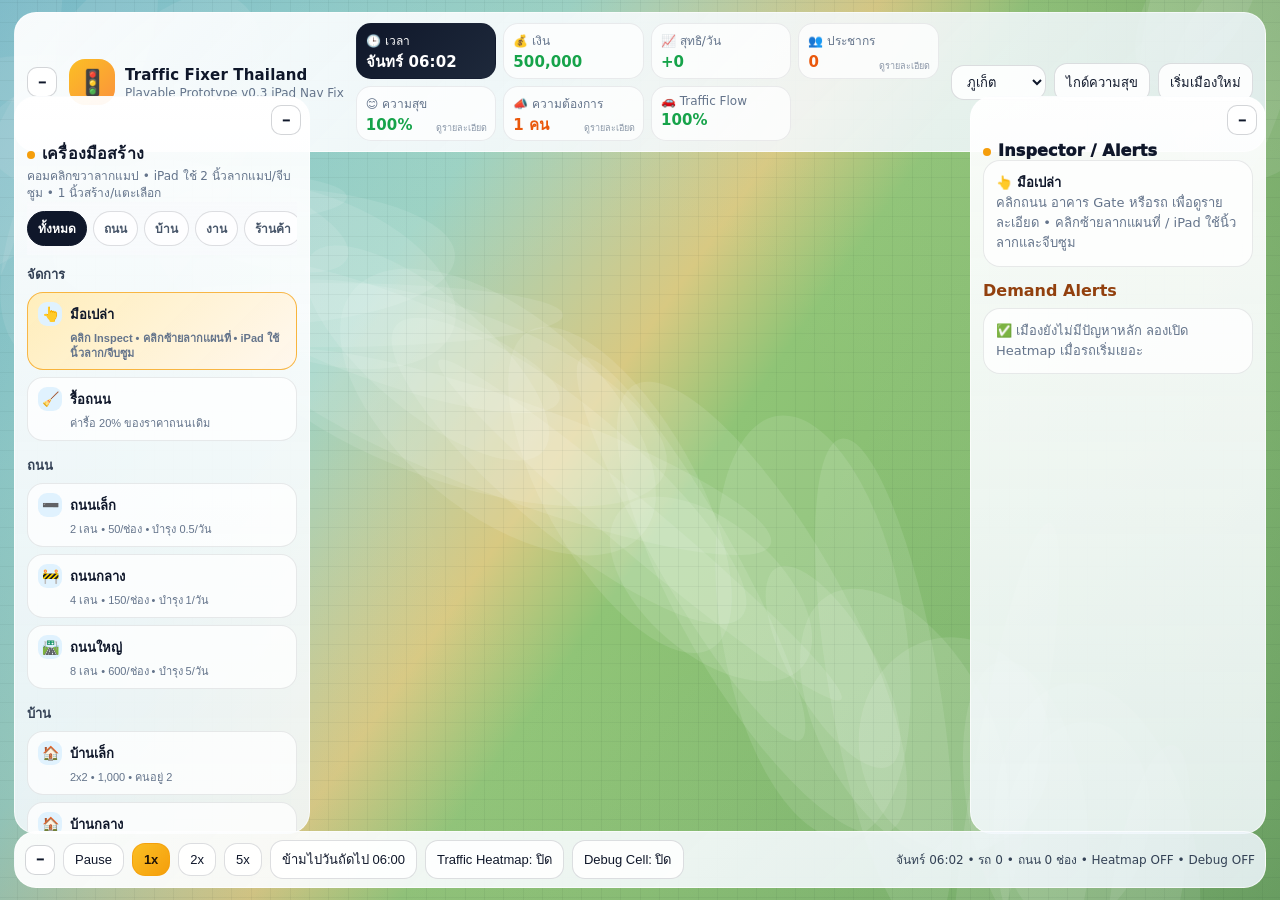
==== commit 73774204: "Update sumogame" ====
--- a/ipad_singlefile.html
+++ b/ipad_singlefile.html
@@ -527,11 +527,84 @@
   }
 }
 
+
+
+/* iPad Safari navigation lock + small map joystick */
+html, body {
+  position: fixed;
+  overflow: hidden !important;
+  overscroll-behavior: none;
+  width: 100%;
+  height: 100%;
+}
+body, #app, canvas {
+  touch-action: none !important;
+  -webkit-user-select: none;
+  user-select: none;
+  -webkit-tap-highlight-color: transparent;
+}
+#mapJoy {
+  position: absolute;
+  z-index: 20;
+  left: 50%;
+  bottom: calc(max(8px, env(safe-area-inset-bottom)) + 58px);
+  transform: translateX(-50%);
+  display: none;
+  grid-template-columns: 34px 34px 34px;
+  grid-template-rows: 34px 34px 34px;
+  gap: 3px;
+  padding: 5px;
+  border-radius: 18px;
+  background: rgba(255,255,255,.78);
+  border: 1px solid rgba(15,23,42,.12);
+  pointer-events: auto;
+  touch-action: none !important;
+}
+#mapJoy button {
+  width: 34px;
+  height: 34px;
+  min-width: 34px;
+  padding: 0 !important;
+  border-radius: 12px;
+  display: grid;
+  place-items: center;
+  font-size: 16px;
+  font-weight: 950;
+  background: rgba(255,255,255,.96);
+  border: 1px solid rgba(15,23,42,.16);
+  touch-action: none !important;
+  -webkit-user-select: none;
+  user-select: none;
+}
+#mapJoy .joy-up { grid-column: 2; grid-row: 1; }
+#mapJoy .joy-left { grid-column: 1; grid-row: 2; }
+#mapJoy .joy-mid { grid-column: 2; grid-row: 2; opacity: .55; font-size: 13px; }
+#mapJoy .joy-right { grid-column: 3; grid-row: 2; }
+#mapJoy .joy-down { grid-column: 2; grid-row: 3; }
+@media (pointer: coarse), (max-width: 1180px) {
+  #mapJoy { display: grid; }
+}
+@media (pointer: coarse) and (max-width: 680px) {
+  #mapJoy {
+    bottom: calc(max(8px, env(safe-area-inset-bottom)) + 52px);
+    transform: translateX(-50%) scale(.92);
+  }
+}
+
 </style>
 </head>
 <body>
   <div id="app">
     <canvas id="game"></canvas>
+
+    <div id="mapJoy" aria-label="ปุ่มเลื่อนแผนที่">
+      <button class="joy-up" data-pan="up" aria-label="เลื่อนขึ้น">▲</button>
+      <button class="joy-left" data-pan="left" aria-label="เลื่อนซ้าย">◀</button>
+      <button class="joy-mid" aria-label="เลื่อนแผนที่" disabled>✥</button>
+      <button class="joy-right" data-pan="right" aria-label="เลื่อนขวา">▶</button>
+      <button class="joy-down" data-pan="down" aria-label="เลื่อนลง">▼</button>
+    </div>
+
 
     <header id="topbar">
       <button class="collapse-btn" data-collapse-target="topbar" aria-label="ย่อ/ขยายแถบบน">−</button>
@@ -539,7 +612,7 @@
         <span class="logo">🚦</span>
         <div>
           <strong>Traffic Fixer Thailand</strong>
-          <small>Playable Prototype v0.2 AI Path Fix</small>
+          <small>Playable Prototype v0.3 iPad Nav Fix</small>
         </div>
       </div>
       <div id="stats" class="stats"></div>
@@ -3689,11 +3762,30 @@
     const btn = el.querySelector(':scope > .collapse-btn');
     if (btn) btn.textContent = collapsed ? '+' : '−';
   }
-  document.querySelectorAll('.collapse-btn').forEach(btn => btn.addEventListener('click', (e) => {
-    e.stopPropagation();
+  function handleCollapseButton(btn, e) {
+    if (e) {
+      e.preventDefault();
+      e.stopPropagation();
+    }
+    btn._lastCollapseToggle = performance.now();
     const el = document.getElementById(btn.dataset.collapseTarget);
     setPanelCollapsed(el, !el.classList.contains('collapsed'));
-  }));
+  }
+  document.querySelectorAll('.collapse-btn').forEach(btn => {
+    if (window.PointerEvent) {
+      btn.addEventListener('pointerup', (e) => handleCollapseButton(btn, e));
+    } else {
+      btn.addEventListener('touchend', (e) => handleCollapseButton(btn, e), { passive:false });
+    }
+    btn.addEventListener('click', (e) => {
+      if (btn._lastCollapseToggle && performance.now() - btn._lastCollapseToggle < 450) {
+        e.preventDefault();
+        e.stopPropagation();
+        return;
+      }
+      handleCollapseButton(btn, e);
+    });
+  });
   const coarseUi = window.matchMedia && window.matchMedia('(pointer: coarse)').matches;
   const iPadLike = /iPad|iPhone|Android/.test(navigator.userAgent) ||
     (navigator.platform === 'MacIntel' && navigator.maxTouchPoints > 1);
@@ -3701,6 +3793,59 @@
   if (coarseUi || iPadLike || touchDevice) {
     setPanelCollapsed(document.getElementById('leftPanel'), true);
     setPanelCollapsed(document.getElementById('rightPanel'), true);
+  }
+
+
+
+  // iPad Safari sometimes scrolls/zooms the page before canvas receives a 2-finger move.
+  // Lock browser-level gestures on the game surface; panels/buttons still receive their own taps.
+  function preventBrowserPanZoom(e) {
+    const target = e.target;
+    if (target && target.closest && target.closest('.panel')) return;
+    if (e.cancelable) e.preventDefault();
+  }
+  ['gesturestart','gesturechange','gestureend'].forEach(type => {
+    document.addEventListener(type, preventBrowserPanZoom, { passive:false });
+  });
+  document.addEventListener('touchmove', preventBrowserPanZoom, { passive:false });
+
+  function panMap(dir, amount = 42) {
+    // Same camera behavior as keyboard arrows: pressing left shows more left-side map.
+    if (dir === 'left') game.pan.x += amount;
+    else if (dir === 'right') game.pan.x -= amount;
+    else if (dir === 'up') game.pan.y += amount;
+    else if (dir === 'down') game.pan.y -= amount;
+  }
+  const mapJoy = document.getElementById('mapJoy');
+  let joyTimer = null;
+  function stopJoyPan() {
+    if (joyTimer) clearInterval(joyTimer);
+    joyTimer = null;
+  }
+  function startJoyPan(dir, e) {
+    if (e) {
+      e.preventDefault();
+      e.stopPropagation();
+    }
+    stopJoyPan();
+    panMap(dir, 50);
+    joyTimer = setInterval(() => panMap(dir, 34), 45);
+    setStatus('ใช้ปุ่มจอยเลื่อนแมปได้ • 1 นิ้วสร้าง/แตะ • 2 นิ้วลาก/ซูม');
+  }
+  if (mapJoy) {
+    mapJoy.addEventListener('touchmove', (e) => { if (e.cancelable) e.preventDefault(); }, { passive:false });
+    mapJoy.querySelectorAll('button[data-pan]').forEach(btn => {
+      const dir = btn.dataset.pan;
+      if (window.PointerEvent) btn.addEventListener('pointerdown', (e) => startJoyPan(dir, e));
+      else {
+        btn.addEventListener('touchstart', (e) => startJoyPan(dir, e), { passive:false });
+        btn.addEventListener('mousedown', (e) => startJoyPan(dir, e));
+      }
+      btn.addEventListener('click', (e) => { e.preventDefault(); e.stopPropagation(); });
+    });
+    ['pointerup','pointercancel','mouseup','mouseleave','touchend','touchcancel','blur'].forEach(type => {
+      window.addEventListener(type, stopJoyPan, { passive:false });
+    });
   }
 
   document.querySelectorAll('.speedBtn').forEach(btn => btn.addEventListener('click', () => {
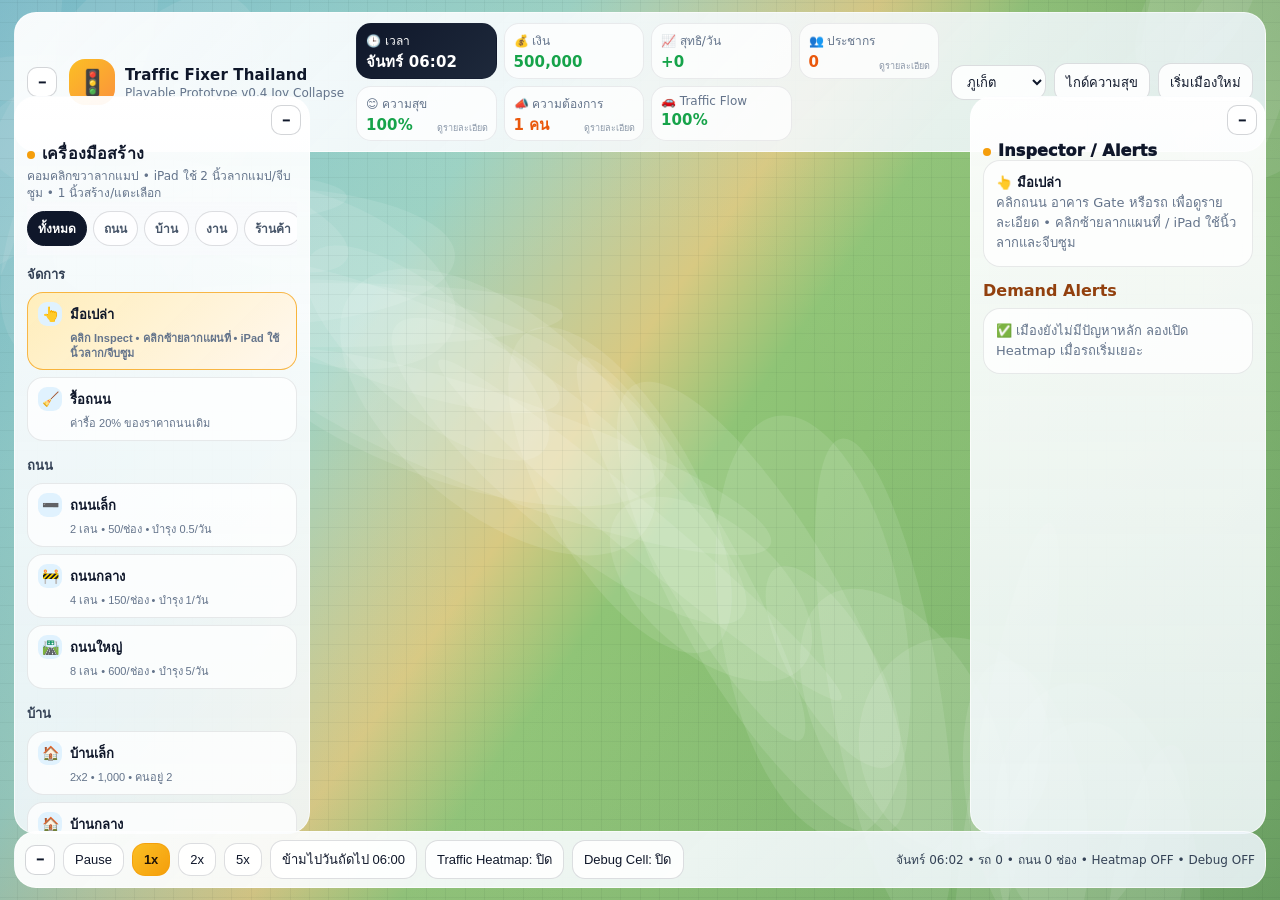
==== commit d6f3752c: "Update sumogame" ====
--- a/ipad_singlefile.html
+++ b/ipad_singlefile.html
@@ -578,9 +578,37 @@
 }
 #mapJoy .joy-up { grid-column: 2; grid-row: 1; }
 #mapJoy .joy-left { grid-column: 1; grid-row: 2; }
-#mapJoy .joy-mid { grid-column: 2; grid-row: 2; opacity: .55; font-size: 13px; }
+#mapJoy .joy-mid { grid-column: 2; grid-row: 2; opacity: .72; font-size: 13px; }
 #mapJoy .joy-right { grid-column: 3; grid-row: 2; }
 #mapJoy .joy-down { grid-column: 2; grid-row: 3; }
+#mapJoy.joy-collapsed {
+  grid-template-columns: 28px;
+  grid-template-rows: 28px;
+  gap: 0;
+  padding: 4px;
+  border-radius: 999px;
+  background: rgba(255,255,255,.72);
+}
+#mapJoy.joy-collapsed button[data-pan] {
+  display: none !important;
+}
+#mapJoy.joy-collapsed .joy-mid {
+  grid-column: 1;
+  grid-row: 1;
+  width: 28px;
+  height: 28px;
+  min-width: 28px;
+  border-radius: 999px;
+  opacity: .95;
+  font-size: 0;
+  background: rgba(255,255,255,.96);
+}
+#mapJoy.joy-collapsed .joy-mid::before {
+  content: "•";
+  font-size: 25px;
+  line-height: 1;
+  transform: translateY(-1px);
+}
 @media (pointer: coarse), (max-width: 1180px) {
   #mapJoy { display: grid; }
 }
@@ -600,7 +628,7 @@
     <div id="mapJoy" aria-label="ปุ่มเลื่อนแผนที่">
       <button class="joy-up" data-pan="up" aria-label="เลื่อนขึ้น">▲</button>
       <button class="joy-left" data-pan="left" aria-label="เลื่อนซ้าย">◀</button>
-      <button class="joy-mid" aria-label="เลื่อนแผนที่" disabled>✥</button>
+      <button class="joy-mid" aria-label="ย่อปุ่มจอย" title="ย่อ/ขยายปุ่มจอย">✥</button>
       <button class="joy-right" data-pan="right" aria-label="เลื่อนขวา">▶</button>
       <button class="joy-down" data-pan="down" aria-label="เลื่อนลง">▼</button>
     </div>
@@ -612,7 +640,7 @@
         <span class="logo">🚦</span>
         <div>
           <strong>Traffic Fixer Thailand</strong>
-          <small>Playable Prototype v0.3 iPad Nav Fix</small>
+          <small>Playable Prototype v0.4 Joy Collapse</small>
         </div>
       </div>
       <div id="stats" class="stats"></div>
@@ -964,67 +992,232 @@
     const set = roadLinks.get(a);
     return !!(set && set.has(b) && road[a] && road[b]);
   }
-  function approachPredecessorForBuilding(b) {
-    if (!b || b.entrance == null || !b.entryDirKey) return null;
-    const { dx, dy } = parseDirKey(b.entryDirKey);
-    const p = xy(b.entrance);
-    const px = p.x - dx, py = p.y - dy;
-    if (!inBounds(px, py)) return null;
-    const pre = idx(px, py);
-    return hasRoadLink(pre, b.entrance) ? pre : null;
-  }
-  function allBuildingApproachPredecessors(b) {
-    if (!b || b.entrance == null) return [];
+  // ================================================================
+  // New traffic AI core: building access + lane-correct routing
+  // ================================================================
+  function dirKeyFromDelta(dx, dy) { return `${sign(dx)},${sign(dy)}`; }
+  function oppositeDirKey(dirKey) {
+    const d = parseDirKey(dirKey);
+    return `${-d.dx},${-d.dy}`;
+  }
+  function idxStep(i, dirKey) {
+    const d = parseDirKey(dirKey);
+    const p = xy(i);
+    const nx = p.x + d.dx, ny = p.y + d.dy;
+    return inBounds(nx, ny) ? idx(nx, ny) : null;
+  }
+  function previousForApproach(entrance, entryDirKey) {
+    return idxStep(entrance, oppositeDirKey(entryDirKey));
+  }
+  function nextForExit(entrance, entryDirKey) {
+    return idxStep(entrance, entryDirKey);
+  }
+
+  function buildingAccessCandidatesFromRect(x, y, w, h) {
     const out = [];
-    const links = roadLinks.get(b.entrance);
-    if (links) {
-      for (const ni of links) if (road[ni] && hasRoadLink(ni, b.entrance)) out.push(ni);
-    }
-    const preferred = approachPredecessorForBuilding(b);
-    if (preferred != null && out.includes(preferred)) {
-      out.splice(out.indexOf(preferred), 1);
-      out.unshift(preferred);
-    }
+    const seen = new Set();
+    for (let yy = y - 1; yy <= y + h; yy++) for (let xx = x - 1; xx <= x + w; xx++) {
+      if (!inBounds(xx, yy)) continue;
+      const outside = xx < x || xx >= x + w || yy < y || yy >= y + h;
+      if (!outside) continue;
+      const entrance = idx(xx, yy);
+      if (!road[entrance] || seen.has(entrance)) continue;
+      seen.add(entrance);
+
+      const dxToBuilding = (x + w / 2 - 0.5) - xx;
+      const dyToBuilding = (y + h / 2 - 0.5) - yy;
+      let sideX = 0, sideY = 0;
+      if (Math.abs(dxToBuilding) >= Math.abs(dyToBuilding)) sideX = sign(dxToBuilding);
+      else sideY = sign(dyToBuilding);
+      if (!sideX && !sideY) sideY = 1;
+
+      // รถไทยขับชิดซ้าย: อาคารต้องอยู่ด้านซ้ายของทิศทางรถ
+      // left-normal ของทิศทาง (dx,dy) คือ (-dy, dx)
+      // จึงได้ entry direction = (sideY, -sideX)
+      const entryDirKey = `${sideY},${-sideX}`;
+      const entrySideKey = `${sideX},${sideY}`;
+      const approachPrev = previousForApproach(entrance, entryDirKey);
+      const exitNext = nextForExit(entrance, entryDirKey);
+      const entryOk = approachPrev != null && hasRoadLink(approachPrev, entrance);
+      const exitOk = exitNext != null && hasRoadLink(entrance, exitNext);
+      const centerScore = Math.abs(xx - (x + w / 2)) + Math.abs(yy - (y + h / 2));
+      const roadScore = roadDegree(entrance) >= 3 ? -0.4 : 0;
+      out.push({ entrance, entryDirKey, entrySideKey, approachPrev, exitNext, entryOk, exitOk, score: centerScore + roadScore });
+    }
+    out.sort((a, b) => {
+      const ak = (a.entryOk ? 0 : 10) + (a.exitOk ? 0 : 2) + a.score;
+      const bk = (b.entryOk ? 0 : 10) + (b.exitOk ? 0 : 2) + b.score;
+      return ak - bk;
+    });
     return out;
   }
-  function exitSuccessorForBuilding(b) {
-    if (!b || b.entrance == null || !b.entryDirKey) return null;
-    const post = neighborByDir(b.entrance, b.entryDirKey);
-    return post != null && hasRoadLink(b.entrance, post) ? post : null;
-  }
+
+  function refreshBuildingAccess(b) {
+    if (!b) return false;
+    const candidates = buildingAccessCandidatesFromRect(b.x, b.y, b.w, b.h);
+    b.accessPoints = candidates;
+    if (!candidates.length) {
+      b.entrance = null;
+      b.entryDirKey = null;
+      b.entrySideKey = null;
+      return false;
+    }
+    const best = candidates[0];
+    b.entrance = best.entrance;
+    b.entryDirKey = best.entryDirKey;
+    b.entrySideKey = best.entrySideKey;
+    return true;
+  }
+
+  function refreshAllBuildingAccesses() {
+    for (const b of buildings) refreshBuildingAccess(b);
+  }
+
+  function validAccessPointsForBuilding(b) {
+    if (!b) return [];
+    if (!b.accessPoints || !b.accessPoints.length) refreshBuildingAccess(b);
+    return (b.accessPoints || []).filter(a => a && a.entrance != null && road[a.entrance]);
+  }
+
+  function findAdjacentRoadForRect(x, y, w, h) {
+    const candidates = buildingAccessCandidatesFromRect(x, y, w, h);
+    return candidates.length ? candidates[0] : null;
+  }
+
+  function appendUniquePath(a, b) {
+    if (!a || !a.length) return b ? b.slice() : [];
+    if (!b || !b.length) return a.slice();
+    const out = a.slice();
+    const start = (out[out.length - 1] === b[0]) ? 1 : 0;
+    for (let i = start; i < b.length; i++) out.push(b[i]);
+    return out;
+  }
+
+  function scoreCandidatePath(path, access) {
+    if (!path || !path.length) return Infinity;
+    const turns = countPathTurns(path);
+    const legalBonus = access && access.entryOk ? -4 : 0;
+    const exitBonus = access && access.exitOk ? -1 : 0;
+    return path.length + turns * 0.65 + legalBonus + exitBonus + (access ? access.score * 0.05 : 0);
+  }
+
+  function countPathTurns(path) {
+    let turns = 0;
+    for (let i = 2; i < path.length; i++) {
+      const a = path[i - 2], b = path[i - 1], c = path[i];
+      if (moveDirKey(a, b) !== moveDirKey(b, c)) turns++;
+    }
+    return turns;
+  }
+
+  function pathToBuildingAccess(start, destB, opts = {}) {
+    const accesses = validAccessPointsForBuilding(destB);
+    if (!accesses.length) return [];
+    let bestPath = [];
+    let bestScore = Infinity;
+
+    // Strict lane mode: รถต้องมาจาก predecessor ที่ทำให้ตัวรถอยู่เลนฝั่งอาคารเท่านั้น
+    for (const access of accesses) {
+      if (!access.entryOk || access.approachPrev == null) continue;
+      let path;
+      if (start === access.entrance) {
+        // ถ้าอยู่หน้าอาคารอยู่แล้ว ให้ใช้ได้เฉพาะกรณีไม่มีทิศเข้ามาขัดกฎ
+        if (opts.initialPrev != null && opts.initialPrev >= 0 && opts.initialPrev !== access.approachPrev) continue;
+        path = [access.entrance];
+      } else {
+        const p = findPath(start, access.approachPrev, true, { ...opts, goalBias: access.entrance });
+        if (!p.length) continue;
+        const last = p[p.length - 1];
+        if (!hasRoadLink(last, access.entrance)) continue;
+        if (wouldUTurn(p.length > 1 ? p[p.length - 2] : opts.initialPrev, last, access.entrance) && !canUTurnAtForPath(last, p.length > 1 ? p[p.length - 2] : opts.initialPrev, opts)) continue;
+        path = p.concat([access.entrance]);
+      }
+      const score = scoreCandidatePath(path, access);
+      if (score < bestScore) { bestScore = score; bestPath = path; }
+    }
+
+    if (bestPath.length) return bestPath;
+
+    // Fallback แบบปลอดภัย: ถ้าอาคารวางริมถนนสั้นมากจนไม่มี predecessor ที่ถูกเลน ให้หาทางเข้าใกล้สุด
+    // แต่ยังไม่ยอมกลับรถกลางถนน
+    for (const access of accesses) {
+      const p = findPath(start, access.entrance, true, opts);
+      if (!p.length) continue;
+      const score = scoreCandidatePath(p, access) + 30;
+      if (score < bestScore) { bestScore = score; bestPath = p; }
+    }
+    return bestPath;
+  }
+
+  function pathFromBuildingAccess(fromB, goal, opts = {}) {
+    const accesses = validAccessPointsForBuilding(fromB);
+    if (!accesses.length) return [];
+    let bestPath = [];
+    let bestScore = Infinity;
+
+    // รถออกจากอาคารต้องออกไปตามเลนเดียวกับทิศเข้าอาคาร ไม่ถอยย้อนเลนสวน
+    for (const access of accesses) {
+      if (!access.exitOk || access.exitNext == null) continue;
+      const p = findPath(access.exitNext, goal, true, { ...opts, initialPrev: access.entrance });
+      if (!p.length) continue;
+      const path = [access.entrance].concat(p);
+      const score = scoreCandidatePath(path, access);
+      if (score < bestScore) { bestScore = score; bestPath = path; }
+    }
+
+    if (bestPath.length) return bestPath;
+
+    // Fallback สำหรับปลายถนน/อาคารที่ติดถนนด้านเดียว: ให้เริ่มจาก entrance แต่ยังคุมกฎกลับรถใน findPath
+    for (const access of accesses) {
+      const p = findPath(access.entrance, goal, true, { ...opts, initialPrev: -1 });
+      if (!p.length) continue;
+      const score = scoreCandidatePath(p, access) + 20;
+      if (score < bestScore) { bestScore = score; bestPath = p; }
+    }
+    return bestPath;
+  }
+
   function constrainedPathForTrip(opts) {
     if (opts.prePath) return opts.prePath;
     let start = opts.fromIdx;
     let goal = opts.toIdx;
-    let prefix = [];
-    let appendGoal = false;
+    if (start == null || goal == null || !road[start] || !road[goal]) return [];
+
+    const baseOpts = {
+      initialPrev: Number.isInteger(opts.initialPrev) ? opts.initialPrev : -1,
+      allowDeadEndUTurn: !!opts.allowDeadEndUTurn,
+      enforceNoUTurn: opts.enforceNoUTurn !== false,
+      trafficAware: opts.trafficAware === true
+    };
+
     const fromB = opts.fromBuildingId ? buildingById(opts.fromBuildingId) : null;
-    if (fromB && fromB.entrance === start && fromB.entryDirKey) {
-      const post = exitSuccessorForBuilding(fromB);
-      if (post != null && post !== start) { prefix = [start]; start = post; }
-    }
     const destB = opts.destBuildingId ? buildingById(opts.destBuildingId) : null;
-    if (destB && destB.entrance === goal) {
-      // อาคารใช้ entrance บนถนนเป็น drop-off node: รถถึงช่องถนนที่ติดอาคารแล้วถือว่าเข้าอาคารสำเร็จ
-      // ไม่บังคับให้ต้องวน/กลับรถเพื่อเข้าจากทิศเดียว เพราะบน iPad และถนนปลายตันทำให้รถค้างหน้าอาคารได้ง่าย
-      const direct = findPath(start, goal, true, { allowDeadEndUTurn: true });
-      if (direct.length) return prefix.length ? prefix.concat(direct) : direct;
-      const candidates = allBuildingApproachPredecessors(destB);
-      for (const pre of candidates) {
-        const midTry = findPath(start, pre, true, { allowDeadEndUTurn: true });
-        if (midTry.length) {
-          const path = prefix.length ? prefix.concat(midTry) : midTry;
-          if (path[path.length - 1] !== opts.toIdx && hasRoadLink(path[path.length - 1], opts.toIdx)) path.push(opts.toIdx);
-          return path;
-        }
-      }
-      appendGoal = false;
-    }
-    const mid = findPath(start, goal, false, { allowDeadEndUTurn: true });
-    if (!mid.length) return [];
-    let path = prefix.length ? prefix.concat(mid) : mid;
-    if (appendGoal && path[path.length - 1] !== opts.toIdx) path.push(opts.toIdx);
-    return path;
+
+    if (fromB && destB) {
+      const exits = validAccessPointsForBuilding(fromB).filter(a => a.exitOk && a.exitNext != null);
+      let bestPath = [];
+      let bestScore = Infinity;
+      for (const access of exits.length ? exits : validAccessPointsForBuilding(fromB)) {
+        const startNode = access.exitOk && access.exitNext != null ? access.exitNext : access.entrance;
+        const prefix = access.exitOk && access.exitNext != null ? [access.entrance] : [];
+        const p = pathToBuildingAccess(startNode, destB, { ...baseOpts, initialPrev: access.entrance });
+        if (!p.length) continue;
+        const full = appendUniquePath(prefix.length ? prefix : [access.entrance], p);
+        const score = scoreCandidatePath(full, access);
+        if (score < bestScore) { bestScore = score; bestPath = full; }
+      }
+      return bestPath;
+    }
+
+    if (fromB) {
+      return pathFromBuildingAccess(fromB, goal, baseOpts);
+    }
+
+    if (destB) {
+      return pathToBuildingAccess(start, destB, baseOpts);
+    }
+
+    return findPath(start, goal, false, baseOpts);
   }
   function laneBucketMap(i, create = false) {
     let buckets = laneMap.get(i);
@@ -1337,6 +1530,7 @@
     pathCache.clear();
     roadVersion++;
     updateGateEntrances();
+    refreshAllBuildingAccesses();
     return true;
   }
 
@@ -1355,6 +1549,7 @@
     pathCache.clear();
     roadVersion++;
     updateGateEntrances();
+    refreshAllBuildingAccesses();
     return true;
   }
 
@@ -1396,6 +1591,7 @@
       entrance: check.entrance,
       entryDirKey: check.entryDirKey,
       entrySideKey: check.entrySideKey,
+      accessPoints: check.accessPoints || [],
       builtAt: game.worldMin,
       arrivals: 0, fails: 0, delayed: 0
     };
@@ -1418,34 +1614,9 @@
     }
     const access = findAdjacentRoadForRect(x, y, t.w, t.h);
     if (!access) return { ok:false, reason:'อาคารต้องติดถนนและมีทางเข้าออก' };
-    return { ok:true, entrance: access.entrance, entryDirKey: access.entryDirKey, entrySideKey: access.entrySideKey };
-  }
-
-  function findAdjacentRoadForRect(x, y, w, h) {
-    let best = null;
-    let bestScore = Infinity;
-    for (let yy = y - 1; yy <= y + h; yy++) for (let xx = x - 1; xx <= x + w; xx++) {
-      if (!inBounds(xx, yy)) continue;
-      const outside = xx < x || xx >= x + w || yy < y || yy >= y + h;
-      if (!outside) continue;
-      const i = idx(xx, yy);
-      if (road[i]) {
-        const dxToBuilding = (x + w / 2 - 0.5) - xx;
-        const dyToBuilding = (y + h / 2 - 0.5) - yy;
-        let sideX = 0, sideY = 0;
-        if (Math.abs(dxToBuilding) >= Math.abs(dyToBuilding)) sideX = sign(dxToBuilding);
-        else sideY = sign(dyToBuilding);
-        if (!sideX && !sideY) sideY = 1;
-        // รถไทยขับชิดซ้าย: อาคารจะรับรถจากเลนฝั่งที่ติดอาคารเท่านั้น
-        // left-normal ของทิศทางวิ่ง (dx,dy) คือ (-dy,dx) จึงย้อนกลับเป็น dir=(sideY,-sideX)
-        const entryDirKey = `${sideY},${-sideX}`;
-        const entrySideKey = `${sideX},${sideY}`;
-        const score = Math.abs(xx - (x + w / 2)) + Math.abs(yy - (y + h / 2));
-        if (score < bestScore) { bestScore = score; best = { entrance: i, entryDirKey, entrySideKey }; }
-      }
-    }
-    return best;
-  }
+    return { ok:true, entrance: access.entrance, entryDirKey: access.entryDirKey, entrySideKey: access.entrySideKey, accessPoints: buildingAccessCandidatesFromRect(x, y, t.w, t.h) };
+  }
+
 
   function buildingType(b) { return DATA.buildings[b.typeKey]; }
   function buildingById(id) { return buildings.find(b => b.id === id); }
@@ -2011,15 +2182,9 @@
         const dx = nx - cx, dy = ny - cy;
         const step = (dx && dy) ? 1.414 : 1;
         const rd = roadDataById(road[ni]) || DATA.roads.small;
-        const ratio = trafficAware ? getRoadRatio(ni) : 0;
-        const trafficPenalty = Math.max(0, ratio - 0.35) * 2.15;
-        const junctionPenalty = roadDegree(ni) >= 3 ? 0.16 : 0;
-        const turnPenalty = pathTurnPenalty(state.prev, state.cur, ni);
         const tentative = (gMap.get(state.key) || 0)
-          + step * (5 / rd.speed)
-          + trafficPenalty
-          + junctionPenalty
-          + turnPenalty;
+          + roadTravelCost(ni, step, trafficAware)
+          + pathTurnPenalty(state.prev, state.cur, ni);
 
         if (tentative < (gMap.get(nk) ?? Infinity)) {
           gMap.set(nk, tentative);
@@ -2050,11 +2215,21 @@
     const ax = a % MAP_W, ay = Math.floor(a / MAP_W);
     const bx = b % MAP_W, by = Math.floor(b / MAP_W);
     // Chebyshev เหมาะกับถนนที่ลากได้ทั้ง 90° และ 45° ช่วยให้ A* เลือกเส้นทางนิ่งกว่า Manhattan
-    return Math.max(Math.abs(ax - bx), Math.abs(ay - by)) * 0.72;
+    return Math.max(Math.abs(ax - bx), Math.abs(ay - by)) * 0.82;
   }
 
   function roadDegree(i) {
     return road[i] ? linkedNeighbors(i).length : 0;
+  }
+
+  function roadTravelCost(i, step, trafficAware = false) {
+    const rd = roadDataById(road[i]) || DATA.roads.small;
+    // ระยะทางจริงมาก่อนเสมอ: ป้องกัน AI วิ่งอ้อมไปหาแต่ถนนใหญ่
+    // ถนนใหญ่ยังได้เปรียบเล็กน้อย แต่ไม่ถึงขั้นยอมอ้อมครึ่งเมือง
+    const laneFactor = rd.lanes >= 8 ? 0.86 : rd.lanes >= 4 ? 0.93 : 1.0;
+    const trafficPenalty = trafficAware ? Math.max(0, getRoadRatio(i) - 0.75) * 0.55 : 0;
+    const junctionPenalty = roadDegree(i) >= 3 ? 0.05 : 0;
+    return step * laneFactor + trafficPenalty + junctionPenalty;
   }
 
   function pathTurnPenalty(prev, cur, next) {
@@ -2062,10 +2237,10 @@
     const a = xy(prev), b = xy(cur), c = xy(next);
     const dx1 = sign(b.x - a.x), dy1 = sign(b.y - a.y);
     const dx2 = sign(c.x - b.x), dy2 = sign(c.y - b.y);
-    if (dx1 === -dx2 && dy1 === -dy2) return 2.2; // U-turn ถูกกฎหมายก็ยังควรเป็นทางเลือกสุดท้าย
+    if (dx1 === -dx2 && dy1 === -dy2) return 6.0; // U-turn ถูกกฎหมายก็ยังเป็นตัวเลือกสุดท้ายจริง ๆ
     if (dx1 === dx2 && dy1 === dy2) return 0;
     const dot = dx1 * dx2 + dy1 * dy2;
-    return dot <= 0 ? 0.34 : 0.12;
+    return dot <= 0 ? 0.22 : 0.08;
   }
 
   function samePathFromCurrent(v, path) {
@@ -2094,11 +2269,42 @@
     return v && v.pathPos > 0 ? v.path[v.pathPos - 1] : -1;
   }
 
+  function pathForVehicleCurrentDestination(v) {
+    const initialPrev = currentLegalInitialPrev(v);
+    if (v.destBuildingId) {
+      const b = buildingById(v.destBuildingId);
+      if (b && b.entrance != null && road[b.entrance]) {
+        return constrainedPathForTrip({
+          fromIdx: v.currentIdx,
+          toIdx: b.entrance,
+          destBuildingId: b.id,
+          initialPrev,
+          allowDeadEndUTurn: true,
+          trafficAware: false
+        });
+      }
+    }
+    if (v.targetGateId) {
+      const g = gates.find(x => x.id === v.targetGateId);
+      if (g && g.entrance != null && road[g.entrance]) {
+        return findPath(v.currentIdx, g.entrance, true, { initialPrev, allowDeadEndUTurn: true, trafficAware: false });
+      }
+    }
+    const dest = v.path && v.path.length ? v.path[v.path.length - 1] : null;
+    if (dest != null && road[dest]) return findPath(v.currentIdx, dest, true, { initialPrev, allowDeadEndUTurn: true, trafficAware: false });
+    return [];
+  }
+
   function isAtBuildingDropoff(v) {
     if (!v || !v.destBuildingId) return false;
     const b = buildingById(v.destBuildingId);
-    if (!b || b.entrance == null) return false;
-    return v.currentIdx === b.entrance;
+    if (!b || b.entrance == null || v.currentIdx !== b.entrance) return false;
+    const accesses = validAccessPointsForBuilding(b).filter(a => a.entrance === v.currentIdx);
+    if (!accesses.length) return true;
+    const prev = v.pathPos > 0 ? v.path[v.pathPos - 1] : currentLegalInitialPrev(v);
+    // ถ้ารถไม่มี prev แปลว่าเกิดบนหน้าอาคาร/เคสย้ายเข้าใกล้มาก ให้ปล่อยเข้าได้
+    if (prev == null || prev < 0) return true;
+    return accesses.some(a => a.entryOk && a.approachPrev === prev) || accesses.every(a => !a.entryOk);
   }
 
   function rerouteVehicleHomeOrExit(v, reason = 'ทางขาด') {
@@ -2110,10 +2316,10 @@
       const home = buildingById(c.homeId);
       if (home && home.entrance != null && road[home.entrance]) {
         // ใช้กฎกลับรถจริงก่อนเสมอ: กลับได้ที่ 4 แยก/ปลายถนนเท่านั้น ไม่ปล่อยให้กลับรถกลางถนนจน AI ดูมั่ว
-        let path = findPath(v.currentIdx, home.entrance, true, { initialPrev, allowDeadEndUTurn: true });
+        let path = constrainedPathForTrip({ fromIdx: v.currentIdx, toIdx: home.entrance, destBuildingId: home.id, initialPrev, allowDeadEndUTurn: true, trafficAware: false });
         // fallback เฉพาะเคสติดปลายถนนจริง ๆ เพื่อกันรถค้างถาวรหลังผู้เล่นตัดถนน
         if (!path.length && canUTurnAtForVehicle(v, v.currentIdx, initialPrev)) {
-          path = findPath(v.currentIdx, home.entrance, true, { initialPrev, enforceNoUTurn: false, allowDeadEndUTurn: true });
+          path = constrainedPathForTrip({ fromIdx: v.currentIdx, toIdx: home.entrance, destBuildingId: home.id, initialPrev, enforceNoUTurn: false, allowDeadEndUTurn: true, trafficAware: false });
         }
         if (path.length) {
           v.type = 'ReturnHomeTrip';
@@ -2162,10 +2368,8 @@
   }
 
   function handleBlockedVehicle(v) {
-    const dest = v.path[v.path.length - 1];
     clearNextCell(v);
-    const initialPrev = currentLegalInitialPrev(v);
-    const path = findPath(v.currentIdx, dest, true, { initialPrev, allowDeadEndUTurn: true });
+    const path = pathForVehicleCurrentDestination(v);
     if (path.length) {
       return applyVehiclePath(v, path, 'เส้นทางเดิมขาด');
     }
@@ -2247,14 +2451,13 @@
 
   function tryReroute(v, force = false) {
     if (!force && v.rerouteCooldown && game.worldMin < v.rerouteCooldown) return false;
-    const dest = v.path[v.path.length - 1];
     clearNextCell(v);
     const initialPrev = currentLegalInitialPrev(v);
     const oldRemaining = Math.max(1, v.path.length - v.pathPos);
     const oldNext = v.path[v.pathPos + 1];
     const oldNextBlocked = oldNext != null && !road[oldNext];
     const oldNextIllegalUTurn = oldNext != null && wouldUTurn(initialPrev, v.currentIdx, oldNext) && !canUTurnAtForVehicle(v, v.currentIdx, initialPrev);
-    const path = findPath(v.currentIdx, dest, true, { initialPrev, allowDeadEndUTurn: true });
+    const path = pathForVehicleCurrentDestination(v);
     if (!path.length || samePathFromCurrent(v, path)) return false;
 
     // ถ้าเส้นทางเดิมตัน/ต้องกลับรถผิดจุด ให้รับเส้นทางใหม่ทันที แม้จะยาวกว่าเล็กน้อย
@@ -3464,7 +3667,7 @@
         ${toolMetric('ผู้ใช้บริการ', `${b.visitors}/${t.service}${b.reservedService ? ` (+จอง ${b.reservedService})` : ''}`)}
         ${toolMetric('วันนี้', `ถึง ${b.arrivals} • ล่าช้า ${b.delayed || 0}`)}
       </div>
-      <div class="muted" style="margin-top:8px">Entrance: ${xy(b.entrance).x}, ${xy(b.entrance).y} • เข้าอาคารจากถนนที่เชื่อมอยู่ (${b.entrySideKey || '-'}) • ถ้าฝั่งหลักติดบัค ระบบจะใช้ทางเชื่อมที่ใกล้สุด • อาคารนี้ถูกใช้โดย Trip/Capacity จริง</div>`;
+      <div class="muted" style="margin-top:8px">Entrance: ${b.entrance != null ? `${xy(b.entrance).x}, ${xy(b.entrance).y}` : '-'} • Access ${validAccessPointsForBuilding(b).length} จุด • เข้าตามเลนซ้ายมือจริง (${b.entrySideKey || '-'}) • ระบบไม่ให้รถตัดเลนสวนเข้าอาคารแล้ว</div>`;
   }
   function inspectRoad(x, y) {
     const i = idx(x,y);
@@ -3818,22 +4021,57 @@
   }
   const mapJoy = document.getElementById('mapJoy');
   let joyTimer = null;
+  let joyCollapsed = false;
   function stopJoyPan() {
     if (joyTimer) clearInterval(joyTimer);
     joyTimer = null;
+  }
+  function setJoyCollapsed(collapsed) {
+    if (!mapJoy) return;
+    joyCollapsed = !!collapsed;
+    stopJoyPan();
+    mapJoy.classList.toggle('joy-collapsed', joyCollapsed);
+    const mid = mapJoy.querySelector('.joy-mid');
+    if (mid) {
+      mid.textContent = joyCollapsed ? '•' : '✥';
+      mid.setAttribute('aria-label', joyCollapsed ? 'ขยายปุ่มจอย' : 'ย่อปุ่มจอย');
+      mid.setAttribute('title', joyCollapsed ? 'ขยายปุ่มจอย' : 'ย่อปุ่มจอย');
+    }
+    setStatus(joyCollapsed ? 'ย่อปุ่มจอยแล้ว • กดจุดกลางเพื่อเปิดอีกครั้ง' : 'เปิดปุ่มจอยแล้ว • กดปุ่มกลางเพื่อย่อ');
+  }
+  function toggleJoyCollapsed(e) {
+    if (e) {
+      if (e.cancelable) e.preventDefault();
+      e.stopPropagation();
+    }
+    const now = performance.now();
+    if (mapJoy && mapJoy._lastToggle && now - mapJoy._lastToggle < 260) return;
+    if (mapJoy) mapJoy._lastToggle = now;
+    setJoyCollapsed(!joyCollapsed);
   }
   function startJoyPan(dir, e) {
     if (e) {
       e.preventDefault();
       e.stopPropagation();
     }
+    if (joyCollapsed) return;
     stopJoyPan();
     panMap(dir, 50);
     joyTimer = setInterval(() => panMap(dir, 34), 45);
-    setStatus('ใช้ปุ่มจอยเลื่อนแมปได้ • 1 นิ้วสร้าง/แตะ • 2 นิ้วลาก/ซูม');
+    setStatus('ใช้ปุ่มจอยเลื่อนแมปได้ • กดปุ่มกลางเพื่อย่อจอย • 1 นิ้วสร้าง/แตะ');
   }
   if (mapJoy) {
     mapJoy.addEventListener('touchmove', (e) => { if (e.cancelable) e.preventDefault(); }, { passive:false });
+    const joyMid = mapJoy.querySelector('.joy-mid');
+    if (joyMid) {
+      joyMid.disabled = false;
+      if (window.PointerEvent) joyMid.addEventListener('pointerdown', toggleJoyCollapsed);
+      else {
+        joyMid.addEventListener('touchstart', toggleJoyCollapsed, { passive:false });
+        joyMid.addEventListener('mousedown', toggleJoyCollapsed);
+      }
+      joyMid.addEventListener('click', (e) => { e.preventDefault(); e.stopPropagation(); });
+    }
     mapJoy.querySelectorAll('button[data-pan]').forEach(btn => {
       const dir = btn.dataset.pan;
       if (window.PointerEvent) btn.addEventListener('pointerdown', (e) => startJoyPan(dir, e));
